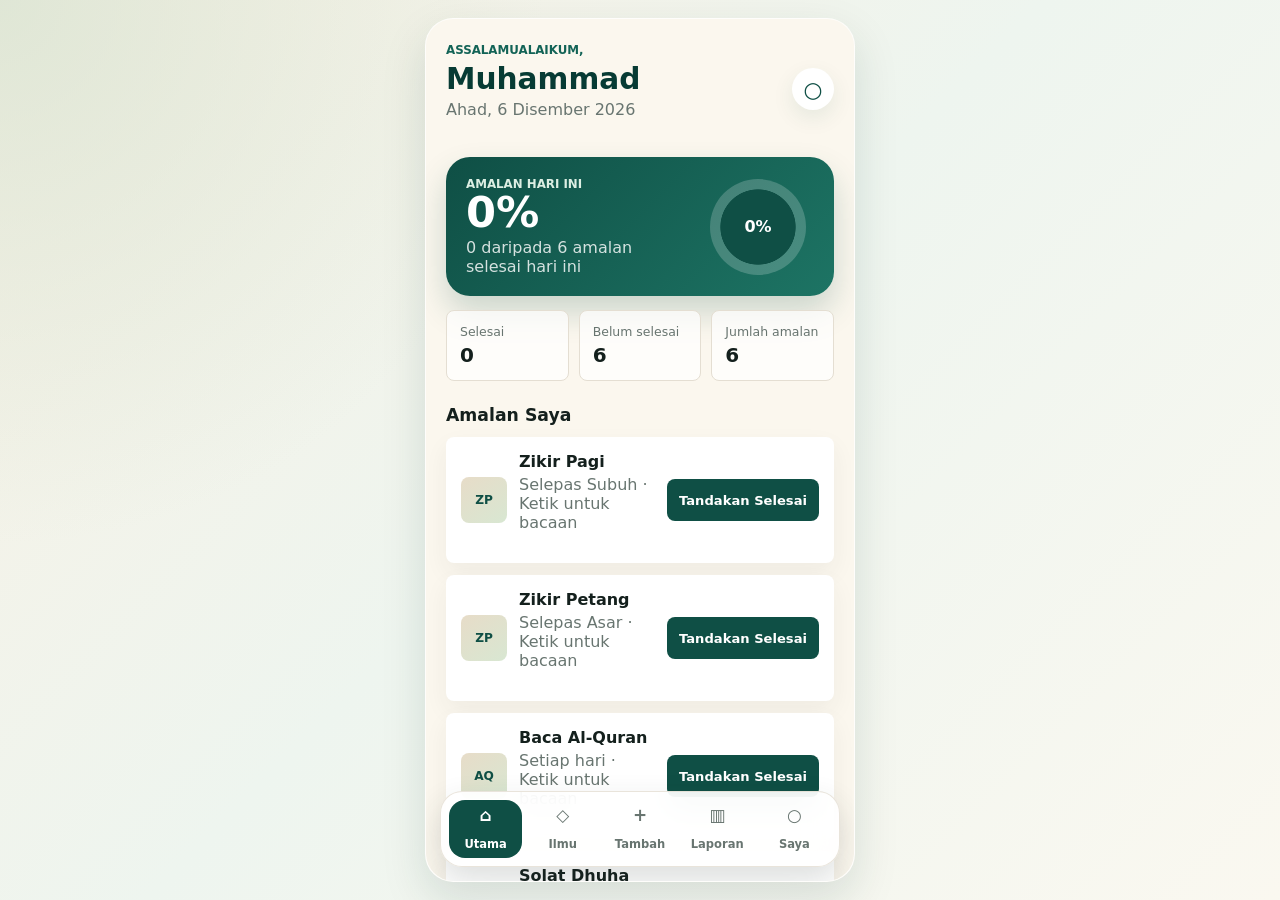
==== index.html @ bf1bd0c9 "Update index.html" ====
<!doctype html>
<html lang="ms">
  <head>
    <meta charset="UTF-8" />
    <meta name="viewport" content="width=device-width, initial-scale=1.0" />
    <meta name="theme-color" content="#0f4f45" />
    <title>Aplikasi Pusat Kajian</title>
    <style>
:root {
  color-scheme: light;
  --teal-950: #073b34;
  --teal-800: #0f4f45;
  --teal-700: #126356;
  --green-600: #6f8f63;
  --sage-200: #d7e3d1;
  --cream-100: #fbf7ee;
  --warm-100: #f3eadb;
  --white: #ffffff;
  --ink: #14201d;
  --muted: #687570;
  --line: #e4ded2;
  --shadow: 0 18px 45px rgba(12, 57, 50, 0.13);
  --radius: 8px;
  font-family:
    Inter, ui-sans-serif, system-ui, -apple-system, BlinkMacSystemFont, "Segoe UI", sans-serif;
}

* {
  box-sizing: border-box;
}

body {
  margin: 0;
  min-height: 100vh;
  background:
    radial-gradient(circle at top left, rgba(215, 227, 209, 0.75), transparent 34rem),
    linear-gradient(135deg, #f8f1e4 0%, #eef5ef 48%, #faf8f0 100%);
  color: var(--ink);
}

button {
  border: 0;
  font: inherit;
  color: inherit;
  cursor: pointer;
}

button:disabled {
  cursor: default;
}

.shell {
  min-height: 100vh;
  display: grid;
  place-items: center;
  padding: 18px;
}

.phone-frame {
  width: min(100%, 430px);
  min-height: min(880px, calc(100vh - 36px));
  max-height: calc(100vh - 36px);
  overflow: hidden;
  position: relative;
  background: var(--cream-100);
  border: 1px solid rgba(255, 255, 255, 0.75);
  border-radius: 28px;
  box-shadow: var(--shadow);
}

.screen {
  height: min(880px, calc(100vh - 36px));
  overflow-y: auto;
  padding: 24px 20px;
}

.screen.with-nav {
  padding-bottom: 104px;
}

.home-header,
.top-bar,
.back-bar,
.section-heading,
.profile-card,
.related-practice,
.manage-row,
.report-row,
.chart-row {
  display: flex;
  align-items: center;
}

.home-header {
  justify-content: space-between;
  gap: 16px;
  margin-bottom: 22px;
}

.eyebrow,
.section-kicker,
.category-label {
  margin: 0 0 6px;
  color: var(--teal-700);
  font-size: 0.74rem;
  font-weight: 800;
  letter-spacing: 0;
  text-transform: uppercase;
}

h1,
h2,
h3,
p {
  margin-top: 0;
}

h1 {
  margin-bottom: 4px;
  color: var(--teal-950);
  font-size: 1.85rem;
  line-height: 1.12;
}

h2 {
  margin-bottom: 0;
  font-size: 1.08rem;
}

h3 {
  margin-bottom: 4px;
  font-size: 1rem;
}

.muted,
.top-bar p,
.screen-copy,
.profile-card p,
.practice-row p,
.library-card p,
.article-preview small,
.article p,
.related-practice span {
  color: var(--muted);
}

.icon-button {
  width: 42px;
  height: 42px;
  flex: 0 0 auto;
  display: grid;
  place-items: center;
  border-radius: 999px;
  background: var(--white);
  color: var(--teal-800);
  box-shadow: 0 8px 22px rgba(15, 79, 69, 0.09);
  font-size: 1.35rem;
}

.progress-panel {
  display: grid;
  grid-template-columns: 1fr 104px;
  align-items: center;
  gap: 18px;
  padding: 20px;
  background: linear-gradient(135deg, var(--teal-800), #1d7464);
  color: var(--white);
  border-radius: 24px;
  box-shadow: 0 16px 32px rgba(15, 79, 69, 0.2);
}

.progress-panel p {
  margin-bottom: 0;
  color: rgba(255, 255, 255, 0.82);
}

.progress-panel strong {
  display: block;
  margin-bottom: 4px;
  font-size: 2.7rem;
  line-height: 1;
}

.progress-panel .section-kicker {
  color: #dceee3;
}

.progress-ring {
  width: 96px;
  aspect-ratio: 1;
  display: grid;
  place-items: center;
  border-radius: 50%;
  background:
    radial-gradient(circle, var(--teal-800) 0 55%, transparent 56%),
    conic-gradient(#e5d8ab calc(var(--value) * 1%), rgba(255, 255, 255, 0.2) 0);
}

.progress-ring span {
  font-weight: 800;
}

.count-grid {
  display: grid;
  grid-template-columns: repeat(3, 1fr);
  gap: 10px;
  margin: 14px 0 24px;
}

.count-grid div {
  padding: 13px;
  border: 1px solid var(--line);
  border-radius: var(--radius);
  background: rgba(255, 255, 255, 0.72);
}

.count-grid span {
  display: block;
  color: var(--muted);
  font-size: 0.78rem;
}

.count-grid strong {
  display: block;
  margin-top: 4px;
  font-size: 1.25rem;
}

.section-block {
  margin-top: 22px;
}

.section-heading {
  justify-content: space-between;
  margin-bottom: 12px;
}

.section-heading span {
  color: var(--muted);
  font-size: 0.85rem;
}

.practice-stack,
.card-list,
.article-list,
.settings-list,
.manage-list,
.report-list,
.chart-list {
  display: grid;
  gap: 12px;
}

.practice-row {
  display: grid;
  grid-template-columns: 46px 1fr auto;
  align-items: center;
  gap: 12px;
  padding: 14px;
  background: var(--white);
  border: 1px solid transparent;
  border-radius: var(--radius);
  box-shadow: 0 10px 24px rgba(44, 54, 49, 0.06);
  cursor: pointer;
}

.practice-row.is-complete {
  border-color: rgba(111, 143, 99, 0.36);
  background: #f7fbf5;
}

.practice-icon,
.visual-tile,
.knowledge-card span,
.avatar {
  display: grid;
  place-items: center;
  background: linear-gradient(145deg, #e7dcc8, #d8e7d2);
  color: var(--teal-800);
  font-weight: 900;
}

.practice-icon {
  width: 46px;
  height: 46px;
  border-radius: var(--radius);
  font-size: 0.76rem;
}

.practice-icon.large {
  width: 64px;
  height: 64px;
  font-size: 0.95rem;
}

.complete-button,
.primary-button,
.secondary-button,
.add-practice-button {
  min-height: 42px;
  border-radius: var(--radius);
  font-weight: 800;
}

.complete-button {
  padding: 0 12px;
  background: var(--teal-800);
  color: var(--white);
  font-size: 0.82rem;
  white-space: nowrap;
}

.complete-button.done,
.secondary-button.added {
  background: #eaf3e6;
  color: var(--green-600);
}

.add-practice-button {
  width: 100%;
  margin-top: 16px;
  display: flex;
  align-items: center;
  justify-content: center;
  gap: 9px;
  background: var(--ink);
  color: var(--white);
}

.add-practice-button span {
  font-size: 1.2rem;
  line-height: 1;
}

.top-bar {
  min-height: 92px;
  align-items: flex-end;
  margin-bottom: 18px;
}

.top-bar p {
  margin-bottom: 0;
}

.back-bar {
  gap: 12px;
  margin-bottom: 18px;
}

.back-bar h1 {
  margin: 0;
  font-size: 1.38rem;
}

.chip-row,
.tab-row {
  display: flex;
  gap: 8px;
  margin-bottom: 18px;
  overflow-x: auto;
  scrollbar-width: none;
}

.chip,
.tab {
  flex: 0 0 auto;
  min-height: 38px;
  padding: 0 14px;
  border: 1px solid var(--line);
  border-radius: 999px;
  background: rgba(255, 255, 255, 0.74);
  color: var(--muted);
  font-weight: 700;
}

.chip.active,
.tab.active {
  border-color: var(--teal-800);
  background: var(--teal-800);
  color: var(--white);
}

.library-card {
  display: grid;
  grid-template-columns: 88px 1fr;
  gap: 14px;
  padding: 12px;
  background: var(--white);
  border-radius: var(--radius);
  box-shadow: 0 12px 28px rgba(44, 54, 49, 0.06);
  cursor: pointer;
}

.visual-tile {
  min-height: 112px;
  border-radius: var(--radius);
  background:
    linear-gradient(145deg, rgba(15, 79, 69, 0.08), rgba(229, 216, 171, 0.5)),
    repeating-linear-gradient(45deg, rgba(15, 79, 69, 0.09) 0 1px, transparent 1px 9px);
}

.visual-tile span {
  width: 46px;
  height: 46px;
  display: grid;
  place-items: center;
  border-radius: 50%;
  background: rgba(255, 255, 255, 0.76);
}

.library-body {
  display: grid;
  gap: 12px;
}

.time-pill {
  display: inline-flex;
  margin-top: 8px;
  padding: 5px 9px;
  border-radius: 999px;
  background: var(--warm-100);
  color: var(--teal-800);
  font-size: 0.76rem;
  font-weight: 700;
}

.primary-button,
.secondary-button {
  width: 100%;
  padding: 0 14px;
  background: var(--teal-800);
  color: var(--white);
}

.primary-button.compact {
  width: fit-content;
}

.knowledge-grid {
  display: grid;
  grid-template-columns: repeat(2, minmax(0, 1fr));
  gap: 12px;
}

.knowledge-card {
  min-height: 158px;
  display: flex;
  flex-direction: column;
  align-items: flex-start;
  gap: 8px;
  padding: 15px;
  text-align: left;
  background: var(--white);
  border-radius: var(--radius);
  box-shadow: 0 10px 24px rgba(44, 54, 49, 0.06);
}

.knowledge-card span {
  width: 42px;
  height: 42px;
  border-radius: var(--radius);
  font-size: 0.78rem;
}

.knowledge-card small {
  color: var(--muted);
  line-height: 1.45;
}

.article-preview {
  display: grid;
  gap: 7px;
  padding: 16px;
  text-align: left;
  background: var(--white);
  border-radius: var(--radius);
  box-shadow: 0 10px 24px rgba(44, 54, 49, 0.06);
}

.article-preview span {
  color: var(--teal-700);
  font-size: 0.78rem;
  font-weight: 800;
}

.article {
  padding: 18px;
  background: var(--white);
  border-radius: var(--radius);
}

.article h1 {
  font-size: 1.8rem;
}

.article .lead {
  color: var(--teal-800);
  font-size: 1.02rem;
}

.article section {
  padding-top: 8px;
}

.article h2 {
  margin: 14px 0 6px;
  font-size: 1rem;
}

.article p {
  line-height: 1.68;
}

.related-practice {
  margin-top: 14px;
  padding: 16px;
  align-items: stretch;
  flex-direction: column;
  gap: 12px;
  background: #edf6ea;
  border: 1px solid rgba(111, 143, 99, 0.24);
  border-radius: var(--radius);
}

.practice-detail {
  display: grid;
  gap: 14px;
}

.guide-list {
  display: grid;
  gap: 14px;
}

.guide-step {
  display: grid;
  grid-template-columns: 34px 1fr;
  gap: 12px;
  padding: 16px;
  background: var(--white);
  border-radius: var(--radius);
  box-shadow: 0 12px 28px rgba(44, 54, 49, 0.06);
}

.step-number {
  width: 34px;
  height: 34px;
  display: grid;
  place-items: center;
  border-radius: 50%;
  background: var(--teal-800);
  color: var(--white);
  font-weight: 900;
}

.step-content h2 {
  margin-bottom: 8px;
  font-size: 1.02rem;
}

.step-instruction,
.meaning-text,
.step-evidence {
  color: var(--muted);
  line-height: 1.62;
}

.step-instruction {
  margin-bottom: 10px;
}

.meaning-text {
  margin: 12px 0 0;
}

.step-evidence {
  margin: 12px 0 0;
  padding-top: 10px;
  border-top: 1px solid var(--line);
  font-size: 0.92rem;
}

.practice-detail-header,
.recitation-card,
.meaning-card,
.evidence-card,
.note-card {
  padding: 18px;
  background: var(--white);
  border-radius: var(--radius);
  box-shadow: 0 12px 28px rgba(44, 54, 49, 0.06);
}

.practice-detail-header {
  display: grid;
  grid-template-columns: 64px 1fr;
  gap: 14px;
  align-items: start;
}

.practice-detail-header h1 {
  margin-bottom: 8px;
  font-size: 1.65rem;
}

.practice-detail-header p {
  margin-bottom: 8px;
  color: var(--muted);
}

.recitation-card {
  background: linear-gradient(145deg, #fffdf7, #eef7ec);
}

.arabic-text {
  margin: 14px 0 0;
  color: var(--teal-950);
  font-family: "Geeza Pro", "Noto Naskh Arabic", "Amiri", serif;
  font-size: 1.55rem;
  font-weight: 700;
  line-height: 2.1;
  text-align: right;
}

.meaning-card h2,
.evidence-card h2,
.note-card h2 {
  margin-bottom: 8px;
}

.meaning-card p,
.evidence-card p,
.note-card p {
  margin-bottom: 10px;
  color: var(--muted);
  line-height: 1.65;
}

.meaning-card p:last-child,
.evidence-card p:last-child,
.note-card p:last-child {
  margin-bottom: 0;
}

.note-card {
  background: #f8f1e4;
  border: 1px solid var(--line);
  box-shadow: none;
}

.detail-actions {
  padding: 4px 0 18px;
}

.report-panel {
  padding: 20px;
  margin-bottom: 14px;
  background: var(--white);
  border-radius: var(--radius);
  box-shadow: 0 12px 28px rgba(44, 54, 49, 0.06);
}

.report-panel strong {
  display: block;
  margin-bottom: 3px;
  color: var(--teal-800);
  font-size: 2.45rem;
  line-height: 1;
}

.report-panel p:last-child {
  margin-bottom: 0;
  color: var(--muted);
}

.report-row {
  gap: 10px;
  padding: 13px 14px;
  background: var(--white);
  border-radius: var(--radius);
}

.status {
  width: 26px;
  height: 26px;
  display: grid;
  place-items: center;
  border-radius: 50%;
  background: var(--warm-100);
  color: var(--muted);
  font-weight: 800;
}

.status.done {
  background: #eaf3e6;
  color: var(--green-600);
}

.chart-row {
  grid-template-columns: 64px 1fr 42px;
  gap: 10px;
  padding: 12px;
  background: var(--white);
  border-radius: var(--radius);
}

.bar {
  height: 10px;
  overflow: hidden;
  border-radius: 999px;
  background: var(--warm-100);
}

.bar i {
  display: block;
  height: 100%;
  border-radius: inherit;
  background: var(--teal-700);
}

.calendar-grid {
  display: grid;
  grid-template-columns: repeat(7, 1fr);
  gap: 7px;
  padding: 12px;
  background: var(--white);
  border-radius: var(--radius);
}

.calendar-day {
  min-height: 43px;
  display: grid;
  place-items: center;
  gap: 1px;
  border: 1px solid var(--line);
  border-radius: 6px;
  color: var(--muted);
  font-size: 0.74rem;
}

.calendar-day.consistent {
  border-color: rgba(111, 143, 99, 0.4);
  background: #edf6ea;
  color: var(--green-600);
}

.calendar-day.future {
  opacity: 0.35;
}

.profile-card {
  gap: 14px;
  padding: 18px;
  background: var(--white);
  border-radius: var(--radius);
  box-shadow: 0 12px 28px rgba(44, 54, 49, 0.06);
}

.avatar {
  width: 58px;
  height: 58px;
  border-radius: 50%;
  font-size: 1.4rem;
}

.profile-card h2,
.profile-card p {
  margin-bottom: 3px;
}

.manage-row {
  justify-content: space-between;
  gap: 12px;
  padding: 13px 14px;
  background: var(--white);
  border-radius: var(--radius);
}

.manage-row button,
.settings-list button {
  min-height: 38px;
  padding: 0 12px;
  border-radius: var(--radius);
  background: var(--warm-100);
  color: var(--teal-800);
  font-weight: 800;
}

.settings-list {
  margin-top: 16px;
}

.settings-list button {
  width: 100%;
  text-align: left;
  background: var(--white);
}

.empty-state {
  padding: 20px;
  text-align: center;
  background: var(--white);
  border-radius: var(--radius);
}

.bottom-nav {
  position: absolute;
  right: 14px;
  bottom: 14px;
  left: 14px;
  display: grid;
  grid-template-columns: repeat(5, 1fr);
  gap: 4px;
  padding: 8px;
  border: 1px solid rgba(228, 222, 210, 0.8);
  border-radius: 22px;
  background: rgba(255, 255, 255, 0.88);
  backdrop-filter: blur(16px);
  box-shadow: 0 14px 32px rgba(44, 54, 49, 0.16);
}

.bottom-nav button {
  min-width: 0;
  min-height: 58px;
  display: grid;
  place-items: center;
  gap: 2px;
  border-radius: 16px;
  background: transparent;
  color: var(--muted);
  font-size: 0.72rem;
  font-weight: 800;
}

.bottom-nav span {
  font-size: 1.06rem;
  line-height: 1;
}

.bottom-nav button.active {
  background: var(--teal-800);
  color: var(--white);
}

@media (max-width: 460px) {
  .shell {
    padding: 0;
  }

  .phone-frame {
    width: 100%;
    min-height: 100vh;
    max-height: 100vh;
    border: 0;
    border-radius: 0;
  }

  .screen {
    height: 100vh;
  }
}

@media (max-width: 365px) {
  .practice-row {
    grid-template-columns: 42px 1fr;
  }

  .complete-button {
    grid-column: 2;
    width: fit-content;
  }

  .library-card {
    grid-template-columns: 1fr;
  }

  .visual-tile {
    min-height: 86px;
  }
}

    </style>
  </head>
  <body>
    <div id="app"></div>
    <script>
const user = {
  id: "user_demo_001",
  name: "Muhammad",
  email: "muhammad@example.com",
  createdAt: "2026-09-27T00:00:00.000Z"
};

const practiceCategories = [
  { id: "zikir", name: "Zikir", icon: "Z", sortOrder: 1 },
  { id: "quran", name: "Al-Quran", icon: "Q", sortOrder: 2 },
  { id: "solat", name: "Solat", icon: "S", sortOrder: 3 },
  { id: "doa", name: "Doa", icon: "D", sortOrder: 4 },
  { id: "sedekah", name: "Sedekah", icon: "$", sortOrder: 5 },
  { id: "puasa", name: "Puasa", icon: "P", sortOrder: 6 },
  { id: "ibadah", name: "Ibadah lain", icon: "I", sortOrder: 7 }
];

const practices = [
  {
    id: "zikir-pagi",
    title: "Zikir Pagi",
    slug: "zikir-pagi",
    description: "Zikir dan doa pembuka hari untuk menguatkan hati.",
    categoryId: "zikir",
    icon: "ZP",
    recommendedTime: "Selepas Subuh",
    practiceGuide: {
      arabicTitle: "Bacaan zikir pagi",
      steps: [
        {
          title: "Ayat al-Kursi",
          instruction: "Bacaan: 1 kali pagi.",
          arabic: ["اللَّهُ لَا إِلَٰهَ إِلَّا هُوَ الْحَيُّ الْقَيُّومُ ۚ لَا تَأْخُذُهُ سِنَةٌ وَلَا نَوْمٌ ۚ لَهُ مَا فِي السَّمَاوَاتِ وَمَا فِي الْأَرْضِ ۗ مَنْ ذَا الَّذِي يَشْفَعُ عِنْدَهُ إِلَّا بِإِذْنِهِ ۚ يَعْلَمُ مَا بَيْنَ أَيْدِيهِمْ وَمَا خَلْفَهُمْ ۖ وَلَا يُحِيطُونَ بِشَيْءٍ مِنْ عِلْمِهِ إِلَّا بِمَا شَاءَ ۚ وَسِعَ كُرْسِيُّهُ السَّمَاوَاتِ وَالْأَرْضَ ۖ وَلَا يَئُودُهُ حِفْظُهُمَا ۚ وَهُوَ الْعَلِيُّ الْعَظِيمُ"],
          meaning: ["Allah, tiada Tuhan yang layak disembah melainkan Dia. Dialah Yang Maha Hidup, yang sentiasa mengurus seluruh makhluk-Nya. Dia tidak pernah mengantuk dan tidak pernah tidur. Milik-Nya segala yang ada di langit dan di bumi. Kursi-Nya meliputi langit dan bumi, dan Dia Maha Tinggi lagi Maha Agung."]
        },
        {
          title: "Surah al-Ikhlas",
          instruction: "Bacaan: 3 kali pagi.",
          arabic: ["قُلْ هُوَ اللَّهُ أَحَدٌ ۝ اللَّهُ الصَّمَدُ ۝ لَمْ يَلِدْ وَلَمْ يُولَدْ ۝ وَلَمْ يَكُنْ لَهُ كُفُوًا أَحَدٌ ۝"],
          meaning: ["Katakanlah: Dialah Allah Yang Maha Esa. Allah tempat seluruh makhluk bergantung dan berhajat kepada-Nya. Dia tidak beranak dan tidak diperanakkan. Tidak ada sesuatu pun yang setara dengan-Nya."]
        },
        {
          title: "Surah al-Falaq",
          instruction: "Bacaan: 3 kali pagi.",
          arabic: ["قُلْ أَعُوذُ بِرَبِّ الْفَلَقِ ۝ مِنْ شَرِّ مَا خَلَقَ ۝ وَمِنْ شَرِّ غَاسِقٍ إِذَا وَقَبَ ۝ وَمِنْ شَرِّ النَّفَّاثَاتِ فِي الْعُقَدِ ۝ وَمِنْ شَرِّ حَاسِدٍ إِذَا حَسَدَ ۝"],
          meaning: ["Katakanlah: Aku berlindung kepada Tuhan yang menguasai waktu Subuh, daripada kejahatan makhluk yang Dia ciptakan, daripada kejahatan malam apabila gelapnya datang, daripada kejahatan tukang sihir, dan daripada kejahatan orang yang dengki apabila dia dengki."]
        },
        {
          title: "Surah an-Nas",
          instruction: "Bacaan: 3 kali pagi.",
          arabic: ["قُلْ أَعُوذُ بِرَبِّ النَّاسِ ۝ مَلِكِ النَّاسِ ۝ إِلَٰهِ النَّاسِ ۝ مِنْ شَرِّ الْوَسْوَاسِ الْخَنَّاسِ ۝ الَّذِي يُوَسْوِسُ فِي صُدُورِ النَّاسِ ۝ مِنَ الْجِنَّةِ وَالنَّاسِ ۝"],
          meaning: ["Katakanlah: Aku berlindung kepada Tuhan manusia, Raja manusia, Tuhan yang disembah oleh manusia, daripada kejahatan pembisik yang datang menggoda lalu bersembunyi, sama ada daripada kalangan jin mahupun manusia."]
        },
        {
          title: "Sayyidul Istighfar",
          instruction: "Bacaan: 1 kali pagi.",
          arabic: ["اللَّهُمَّ أَنْتَ رَبِّي لَا إِلَٰهَ إِلَّا أَنْتَ، خَلَقْتَنِي وَأَنَا عَبْدُكَ، وَأَنَا عَلَى عَهْدِكَ وَوَعْدِكَ مَا اسْتَطَعْتُ، أَعُوذُ بِكَ مِنْ شَرِّ مَا صَنَعْتُ، أَبُوءُ لَكَ بِنِعْمَتِكَ عَلَيَّ، وَأَبُوءُ بِذَنْبِي، فَاغْفِرْ لِي، فَإِنَّهُ لَا يَغْفِرُ الذُّنُوبَ إِلَّا أَنْتَ"],
          meaning: ["Ya Allah, Engkaulah Tuhanku. Tiada Tuhan yang layak disembah melainkan Engkau. Engkau menciptakan aku dan aku hamba-Mu. Aku berlindung kepada-Mu daripada kejahatan perbuatanku, mengakui nikmat-Mu dan dosaku. Ampunilah aku, kerana tiada yang mengampunkan dosa melainkan Engkau."]
        },
        {
          title: "Reda Allah sebagai Tuhan",
          instruction: "Bacaan: 3 kali pagi.",
          arabic: ["رَضِيتُ بِاللَّهِ رَبًّا، وَبِالْإِسْلَامِ دِينًا، وَبِمُحَمَّدٍ ﷺ نَبِيًّا"],
          meaning: ["Aku reda Allah sebagai Tuhanku, Islam sebagai agamaku, dan Muhammad SAW sebagai Nabiku."]
        },
        {
          title: "Doa memohon kesihatan dan perlindungan",
          instruction: "Bacaan: 3 kali pagi.",
          arabic: ["اللَّهُمَّ عَافِنِي فِي بَدَنِي، اللَّهُمَّ عَافِنِي فِي سَمْعِي، اللَّهُمَّ عَافِنِي فِي بَصَرِي، لَا إِلَٰهَ إِلَّا أَنْتَ. اللَّهُمَّ إِنِّي أَعُوذُ بِكَ مِنَ الْكُفْرِ وَالْفَقْرِ، وَأَعُوذُ بِكَ مِنْ عَذَابِ الْقَبْرِ، لَا إِلَٰهَ إِلَّا أَنْتَ"],
          meaning: ["Ya Allah, peliharalah tubuhku, pendengaranku dan penglihatanku dengan keselamatan. Aku berlindung kepada-Mu daripada kekufuran, kefakiran dan azab kubur. Tiada Tuhan yang layak disembah melainkan Engkau."]
        },
        {
          title: "Doa memohon afiyah",
          instruction: "Bacaan: 1 kali pagi.",
          arabic: ["اللَّهُمَّ إِنِّي أَسْأَلُكَ الْعَفْوَ وَالْعَافِيَةَ فِي الدُّنْيَا وَالْآخِرَةِ، اللَّهُمَّ إِنِّي أَسْأَلُكَ الْعَفْوَ وَالْعَافِيَةَ فِي دِينِي وَدُنْيَايَ وَأَهْلِي وَمَالِي، اللَّهُمَّ اسْتُرْ عَوْرَاتِي وَآمِنْ رَوْعَاتِي، اللَّهُمَّ احْفَظْنِي مِنْ بَيْنِ يَدَيَّ وَمِنْ خَلْفِي وَعَنْ يَمِينِي وَعَنْ شِمَالِي وَمِنْ فَوْقِي، وَأَعُوذُ بِعَظَمَتِكَ أَنْ أُغْتَالَ مِنْ تَحْتِي"],
          meaning: ["Ya Allah, aku memohon keampunan, perlindungan dan kesejahteraan di dunia dan akhirat, pada agamaku, duniaku, keluargaku dan hartaku. Tutuplah keaibanku, tenangkan ketakutanku dan peliharalah aku dari semua arah."]
        },
        {
          title: "Perlindungan daripada diri, syaitan dan syirik",
          instruction: "Bacaan: 1 kali pagi.",
          arabic: ["اللَّهُمَّ عَالِمَ الْغَيْبِ وَالشَّهَادَةِ، فَاطِرَ السَّمَاوَاتِ وَالْأَرْضِ، رَبَّ كُلِّ شَيْءٍ وَمَلِيكَهُ، أَشْهَدُ أَنْ لَا إِلَٰهَ إِلَّا أَنْتَ، أَعُوذُ بِكَ مِنْ شَرِّ نَفْسِي، وَمِنْ شَرِّ الشَّيْطَانِ وَشِرْكِهِ، وَأَنْ أَقْتَرِفَ عَلَى نَفْسِي سُوءًا أَوْ أَجُرَّهُ إِلَى مُسْلِمٍ"],
          meaning: ["Ya Allah, Tuhan yang mengetahui yang ghaib dan nyata, Pencipta langit dan bumi, Tuhan dan Pemilik segala sesuatu. Aku berlindung kepada-Mu daripada kejahatan diriku, syaitan dan perangkap syiriknya, serta daripada melakukan keburukan terhadap diriku atau Muslim lain."]
        },
        {
          title: "Bismillahilladhi la yadurru",
          instruction: "Bacaan: 3 kali pagi.",
          arabic: ["بِسْمِ اللَّهِ الَّذِي لَا يَضُرُّ مَعَ اسْمِهِ شَيْءٌ فِي الْأَرْضِ وَلَا فِي السَّمَاءِ، وَهُوَ السَّمِيعُ الْعَلِيمُ"],
          meaning: ["Dengan nama Allah, yang dengan nama-Nya tidak ada sesuatu pun di bumi dan di langit mampu memberi mudarat. Dialah Yang Maha Mendengar lagi Maha Mengetahui."]
        },
        {
          title: "Hasbiyallahu la ilaha illa huwa",
          instruction: "Bacaan: 7 kali pagi.",
          arabic: ["حَسْبِيَ اللَّهُ لَا إِلَٰهَ إِلَّا هُوَ، عَلَيْهِ تَوَكَّلْتُ، وَهُوَ رَبُّ الْعَرْشِ الْعَظِيمِ"],
          meaning: ["Cukuplah Allah bagiku. Tiada Tuhan yang layak disembah melainkan Dia. Kepada-Nya aku bertawakal, dan Dialah Tuhan yang memiliki Arasy yang agung."]
        },
        {
          title: "Kami memasuki pagi atas fitrah Islam",
          instruction: "Bacaan: 1 kali pagi.",
          arabic: ["أَصْبَحْنَا عَلَى فِطْرَةِ الْإِسْلَامِ، وَعَلَى كَلِمَةِ الْإِخْلَاصِ، وَعَلَى دِينِ نَبِيِّنَا مُحَمَّدٍ ﷺ، وَعَلَى مِلَّةِ أَبِينَا إِبْرَاهِيمَ، حَنِيفًا مُسْلِمًا، وَمَا كَانَ مِنَ الْمُشْرِكِينَ"],
          meaning: ["Kami memasuki waktu pagi di atas fitrah Islam, kalimah tauhid, agama Nabi Muhammad SAW, dan ajaran Nabi Ibrahim yang lurus dan berserah diri kepada Allah."]
        },
        {
          title: "Dengan-Mu kami memasuki pagi",
          instruction: "Bacaan: 1 kali pagi.",
          arabic: ["اللَّهُمَّ بِكَ أَصْبَحْنَا، وَبِكَ أَمْسَيْنَا، وَبِكَ نَحْيَا، وَبِكَ نَمُوتُ، وَإِلَيْكَ النُّشُورُ"],
          meaning: ["Ya Allah, dengan pertolongan-Mu kami memasuki pagi dan petang. Dengan izin-Mu kami hidup dan mati, dan kepada-Mu kami akan dibangkitkan."]
        },
        {
          title: "Kami memasuki pagi dan kerajaan milik Allah",
          instruction: "Bacaan: 1 kali pagi.",
          arabic: ["أَصْبَحْنَا وَأَصْبَحَ الْمُلْكُ لِلَّهِ، وَالْحَمْدُ لِلَّهِ، لَا إِلَٰهَ إِلَّا اللَّهُ وَحْدَهُ لَا شَرِيكَ لَهُ، لَهُ الْمُلْكُ وَلَهُ الْحَمْدُ وَهُوَ عَلَى كُلِّ شَيْءٍ قَدِيرٌ، رَبِّ أَسْأَلُكَ خَيْرَ مَا فِي هَذَا الْيَوْمِ وَخَيْرَ مَا بَعْدَهُ، وَأَعُوذُ بِكَ مِنْ شَرِّ مَا فِي هَذَا الْيَوْمِ وَشَرِّ مَا بَعْدَهُ، رَبِّ أَعُوذُ بِكَ مِنَ الْكَسَلِ وَسُوءِ الْكِبَرِ، رَبِّ أَعُوذُ بِكَ مِنْ عَذَابٍ فِي النَّارِ وَعَذَابٍ فِي الْقَبْرِ"],
          meaning: ["Kami memasuki pagi dan seluruh kerajaan milik Allah. Aku memohon kebaikan hari ini dan selepasnya, serta berlindung daripada kejahatannya, sifat malas, kelemahan usia tua, azab neraka dan azab kubur."]
        },
        {
          title: "Perlindungan daripada resah dan tekanan",
          instruction: "Bacaan: 1 kali pagi.",
          arabic: ["اللَّهُمَّ إِنِّي أَعُوذُ بِكَ مِنَ الْهَمِّ وَالْحَزَنِ، وَالْعَجْزِ وَالْكَسَلِ، وَالْبُخْلِ وَالْجُبْنِ، وَضَلَعِ الدَّيْنِ وَغَلَبَةِ الرِّجَالِ"],
          meaning: ["Ya Allah, aku berlindung kepada-Mu daripada keresahan, kesedihan, kelemahan, kemalasan, bakhil, pengecut, beban hutang dan tekanan manusia."]
        },
        {
          title: "Nikmat daripada Allah semata-mata",
          instruction: "Bacaan: 1 kali pagi.",
          arabic: ["اللَّهُمَّ مَا أَصْبَحَ بِي مِنْ نِعْمَةٍ، أَوْ بِأَحَدٍ مِنْ خَلْقِكَ، فَمِنْكَ وَحْدَكَ لَا شَرِيكَ لَكَ، فَلَكَ الْحَمْدُ وَلَكَ الشُّكْرُ"],
          meaning: ["Ya Allah, apa sahaja nikmat yang ada padaku pada pagi ini atau pada makhluk-Mu, semuanya datang daripada-Mu semata-mata. Bagi-Mu segala pujian dan kesyukuran."]
        },
        {
          title: "Tasbih dan tahmid",
          instruction: "Bacaan: 100 kali pagi.",
          arabic: ["سُبْحَانَ اللَّهِ وَبِحَمْدِهِ"],
          meaning: ["Maha Suci Allah daripada segala kekurangan, dan segala pujian hanya layak bagi-Nya."]
        },
        {
          title: "Tahlil 100 kali",
          instruction: "Bacaan: 100 kali sehari; boleh dibaca pada waktu pagi.",
          arabic: ["لَا إِلَٰهَ إِلَّا اللَّهُ وَحْدَهُ لَا شَرِيكَ لَهُ، لَهُ الْمُلْكُ وَلَهُ الْحَمْدُ، وَهُوَ عَلَى كُلِّ شَيْءٍ قَدِيرٌ"],
          meaning: ["Tiada Tuhan yang layak disembah melainkan Allah semata-mata. Tiada sekutu bagi-Nya. Milik-Nya seluruh kerajaan, bagi-Nya segala pujian, dan Dia Maha Berkuasa atas segala sesuatu."]
        },
        {
          title: "Tahlil 10 kali",
          instruction: "Bacaan: 10 kali pagi.",
          arabic: ["لَا إِلَٰهَ إِلَّا اللَّهُ وَحْدَهُ لَا شَرِيكَ لَهُ، لَهُ الْمُلْكُ وَلَهُ الْحَمْدُ، يُحْيِي وَيُمِيتُ، وَهُوَ عَلَى كُلِّ شَيْءٍ قَدِيرٌ"],
          meaning: ["Tiada Tuhan yang layak disembah melainkan Allah semata-mata. Milik-Nya kerajaan dan pujian. Dia menghidupkan dan mematikan, dan Dia Maha Berkuasa atas segala sesuatu."]
        },
        {
          title: "Perlindungan daripada syirik",
          instruction: "Bacaan: sekurang-kurangnya 1 kali pagi.",
          arabic: ["اللَّهُمَّ إِنِّي أَعُوذُ بِكَ أَنْ أُشْرِكَ بِكَ وَأَنَا أَعْلَمُ، وَأَسْتَغْفِرُكَ لِمَا لَا أَعْلَمُ"],
          meaning: ["Ya Allah, aku berlindung kepada-Mu daripada mensyirikkan-Mu dalam keadaan aku sedar, dan aku memohon keampunan-Mu daripada syirik yang tidak aku sedari."]
        },
        {
          title: "Selawat ke atas Nabi SAW",
          instruction: "Bacaan: 10 kali pagi.",
          arabic: ["اللَّهُمَّ صَلِّ وَسَلِّمْ عَلَى نَبِيِّنَا مُحَمَّدٍ"],
          meaning: ["Ya Allah, limpahkanlah selawat, rahmat dan salam ke atas Nabi kami Muhammad SAW."]
        },
        {
          title: "Doa memohon ilmu, rezeki dan amalan diterima",
          instruction: "Bacaan: 1 kali pagi.",
          arabic: ["اللَّهُمَّ إِنِّي أَسْأَلُكَ عِلْمًا نَافِعًا، وَرِزْقًا طَيِّبًا، وَعَمَلًا مُتَقَبَّلًا"],
          meaning: ["Ya Allah, aku memohon kepada-Mu ilmu yang bermanfaat, rezeki yang baik lagi halal, dan amalan yang diterima di sisi-Mu."]
        }
      ],
      evidence: "Disusun daripada kandungan Zikir Nabi SAW Pagi dan Petang 2 yang diberikan. Waktu zikir pagi: selepas masuk Subuh hingga sebelum tergelincir matahari; waktu utama selepas Subuh hingga terbit matahari.",
      note: "Kandungan tambahan/pelengkap yang tidak diklasifikasikan sebagai zikir pagi utama tidak dicampurkan di sini."
    },
    knowledgeArticleId: "kepentingan-zikir-pagi",
    isActive: true,
    sortOrder: 1,
    createdAt: "2026-09-27T00:00:00.000Z",
    updatedAt: "2026-09-27T00:00:00.000Z"
  },
  {
    id: "zikir-petang",
    title: "Zikir Petang",
    slug: "zikir-petang",
    description: "Amalan zikir penutup hari sebelum malam tiba.",
    categoryId: "zikir",
    icon: "ZP",
    recommendedTime: "Selepas Asar",
    practiceGuide: {
      arabicTitle: "Bacaan zikir petang",
      steps: [
        {
          title: "Ayat al-Kursi",
          instruction: "Bacaan: 1 kali petang.",
          arabic: ["اللَّهُ لَا إِلَٰهَ إِلَّا هُوَ الْحَيُّ الْقَيُّومُ ۚ لَا تَأْخُذُهُ سِنَةٌ وَلَا نَوْمٌ ۚ لَهُ مَا فِي السَّمَاوَاتِ وَمَا فِي الْأَرْضِ ۗ مَنْ ذَا الَّذِي يَشْفَعُ عِنْدَهُ إِلَّا بِإِذْنِهِ ۚ يَعْلَمُ مَا بَيْنَ أَيْدِيهِمْ وَمَا خَلْفَهُمْ ۖ وَلَا يُحِيطُونَ بِشَيْءٍ مِنْ عِلْمِهِ إِلَّا بِمَا شَاءَ ۚ وَسِعَ كُرْسِيُّهُ السَّمَاوَاتِ وَالْأَرْضَ ۖ وَلَا يَئُودُهُ حِفْظُهُمَا ۚ وَهُوَ الْعَلِيُّ الْعَظِيمُ"],
          meaning: ["Allah, tiada Tuhan yang layak disembah melainkan Dia. Dialah Yang Maha Hidup dan sentiasa mengurus makhluk-Nya. Milik-Nya segala yang ada di langit dan bumi. Kursi-Nya meliputi langit dan bumi, dan Dia Maha Tinggi lagi Maha Agung."]
        },
        {
          title: "Surah al-Ikhlas",
          instruction: "Bacaan: 3 kali petang.",
          arabic: ["قُلْ هُوَ اللَّهُ أَحَدٌ ۝ اللَّهُ الصَّمَدُ ۝ لَمْ يَلِدْ وَلَمْ يُولَدْ ۝ وَلَمْ يَكُنْ لَهُ كُفُوًا أَحَدٌ ۝"],
          meaning: ["Katakanlah: Dialah Allah Yang Maha Esa. Allah tempat seluruh makhluk bergantung. Dia tidak beranak dan tidak diperanakkan. Tidak ada sesuatu pun yang setara dengan-Nya."]
        },
        {
          title: "Surah al-Falaq",
          instruction: "Bacaan: 3 kali petang.",
          arabic: ["قُلْ أَعُوذُ بِرَبِّ الْفَلَقِ ۝ مِنْ شَرِّ مَا خَلَقَ ۝ وَمِنْ شَرِّ غَاسِقٍ إِذَا وَقَبَ ۝ وَمِنْ شَرِّ النَّفَّاثَاتِ فِي الْعُقَدِ ۝ وَمِنْ شَرِّ حَاسِدٍ إِذَا حَسَدَ ۝"],
          meaning: ["Katakanlah: Aku berlindung kepada Tuhan yang menguasai waktu Subuh, daripada kejahatan makhluk, malam apabila gelap, tukang sihir, dan orang yang dengki apabila dia dengki."]
        },
        {
          title: "Surah an-Nas",
          instruction: "Bacaan: 3 kali petang.",
          arabic: ["قُلْ أَعُوذُ بِرَبِّ النَّاسِ ۝ مَلِكِ النَّاسِ ۝ إِلَٰهِ النَّاسِ ۝ مِنْ شَرِّ الْوَسْوَاسِ الْخَنَّاسِ ۝ الَّذِي يُوَسْوِسُ فِي صُدُورِ النَّاسِ ۝ مِنَ الْجِنَّةِ وَالنَّاسِ ۝"],
          meaning: ["Katakanlah: Aku berlindung kepada Tuhan manusia, Raja manusia dan Tuhan yang disembah oleh manusia, daripada kejahatan pembisik yang tersembunyi daripada kalangan jin dan manusia."]
        },
        {
          title: "Sayyidul Istighfar",
          instruction: "Bacaan: 1 kali petang.",
          arabic: ["اللَّهُمَّ أَنْتَ رَبِّي لَا إِلَٰهَ إِلَّا أَنْتَ، خَلَقْتَنِي وَأَنَا عَبْدُكَ، وَأَنَا عَلَى عَهْدِكَ وَوَعْدِكَ مَا اسْتَطَعْتُ، أَعُوذُ بِكَ مِنْ شَرِّ مَا صَنَعْتُ، أَبُوءُ لَكَ بِنِعْمَتِكَ عَلَيَّ، وَأَبُوءُ بِذَنْبِي، فَاغْفِرْ لِي، فَإِنَّهُ لَا يَغْفِرُ الذُّنُوبَ إِلَّا أَنْتَ"],
          meaning: ["Ya Allah, Engkaulah Tuhanku. Tiada Tuhan yang layak disembah melainkan Engkau. Aku berlindung kepada-Mu daripada kejahatan perbuatanku, mengakui nikmat-Mu dan dosaku. Ampunilah aku."]
        },
        {
          title: "Reda Allah sebagai Tuhan",
          instruction: "Bacaan: 3 kali petang.",
          arabic: ["رَضِيتُ بِاللَّهِ رَبًّا، وَبِالْإِسْلَامِ دِينًا، وَبِمُحَمَّدٍ ﷺ نَبِيًّا"],
          meaning: ["Aku reda Allah sebagai Tuhanku, Islam sebagai agamaku, dan Muhammad SAW sebagai Nabiku."]
        },
        {
          title: "Doa memohon kesihatan dan perlindungan",
          instruction: "Bacaan: 3 kali petang.",
          arabic: ["اللَّهُمَّ عَافِنِي فِي بَدَنِي، اللَّهُمَّ عَافِنِي فِي سَمْعِي، اللَّهُمَّ عَافِنِي فِي بَصَرِي، لَا إِلَٰهَ إِلَّا أَنْتَ. اللَّهُمَّ إِنِّي أَعُوذُ بِكَ مِنَ الْكُفْرِ وَالْفَقْرِ، وَأَعُوذُ بِكَ مِنْ عَذَابِ الْقَبْرِ، لَا إِلَٰهَ إِلَّا أَنْتَ"],
          meaning: ["Ya Allah, peliharalah tubuhku, pendengaranku dan penglihatanku. Aku berlindung kepada-Mu daripada kekufuran, kefakiran dan azab kubur."]
        },
        {
          title: "Doa memohon afiyah",
          instruction: "Bacaan: 1 kali petang.",
          arabic: ["اللَّهُمَّ إِنِّي أَسْأَلُكَ الْعَفْوَ وَالْعَافِيَةَ فِي الدُّنْيَا وَالْآخِرَةِ، اللَّهُمَّ إِنِّي أَسْأَلُكَ الْعَفْوَ وَالْعَافِيَةَ فِي دِينِي وَدُنْيَايَ وَأَهْلِي وَمَالِي، اللَّهُمَّ اسْتُرْ عَوْرَاتِي وَآمِنْ رَوْعَاتِي، اللَّهُمَّ احْفَظْنِي مِنْ بَيْنِ يَدَيَّ وَمِنْ خَلْفِي وَعَنْ يَمِينِي وَعَنْ شِمَالِي وَمِنْ فَوْقِي، وَأَعُوذُ بِعَظَمَتِكَ أَنْ أُغْتَالَ مِنْ تَحْتِي"],
          meaning: ["Ya Allah, aku memohon keampunan, perlindungan dan kesejahteraan di dunia dan akhirat, pada agamaku, duniaku, keluargaku dan hartaku. Peliharalah aku dari semua arah."]
        },
        {
          title: "Perlindungan daripada diri, syaitan dan syirik",
          instruction: "Bacaan: 1 kali petang.",
          arabic: ["اللَّهُمَّ عَالِمَ الْغَيْبِ وَالشَّهَادَةِ، فَاطِرَ السَّمَاوَاتِ وَالْأَرْضِ، رَبَّ كُلِّ شَيْءٍ وَمَلِيكَهُ، أَشْهَدُ أَنْ لَا إِلَٰهَ إِلَّا أَنْتَ، أَعُوذُ بِكَ مِنْ شَرِّ نَفْسِي، وَمِنْ شَرِّ الشَّيْطَانِ وَشِرْكِهِ، وَأَنْ أَقْتَرِفَ عَلَى نَفْسِي سُوءًا أَوْ أَجُرَّهُ إِلَى مُسْلِمٍ"],
          meaning: ["Ya Allah, aku berlindung kepada-Mu daripada kejahatan diriku, daripada kejahatan syaitan dan perangkap syiriknya, serta daripada melakukan keburukan terhadap diriku atau Muslim lain."]
        },
        {
          title: "Bismillahilladhi la yadurru",
          instruction: "Bacaan: 3 kali petang.",
          arabic: ["بِسْمِ اللَّهِ الَّذِي لَا يَضُرُّ مَعَ اسْمِهِ شَيْءٌ فِي الْأَرْضِ وَلَا فِي السَّمَاءِ، وَهُوَ السَّمِيعُ الْعَلِيمُ"],
          meaning: ["Dengan nama Allah, yang dengan nama-Nya tidak ada sesuatu pun di bumi dan di langit mampu memberi mudarat. Dialah Yang Maha Mendengar lagi Maha Mengetahui."]
        },
        {
          title: "Berlindung dengan kalimah Allah yang sempurna",
          instruction: "Bacaan: 3 kali petang.",
          arabic: ["أَعُوذُ بِكَلِمَاتِ اللَّهِ التَّامَّاتِ مِنْ شَرِّ مَا خَلَقَ"],
          meaning: ["Aku berlindung dengan kalimah-kalimah Allah yang sempurna daripada kejahatan segala sesuatu yang Dia ciptakan."]
        },
        {
          title: "Hasbiyallahu la ilaha illa huwa",
          instruction: "Bacaan: 7 kali petang.",
          arabic: ["حَسْبِيَ اللَّهُ لَا إِلَٰهَ إِلَّا هُوَ، عَلَيْهِ تَوَكَّلْتُ، وَهُوَ رَبُّ الْعَرْشِ الْعَظِيمِ"],
          meaning: ["Cukuplah Allah bagiku. Tiada Tuhan yang layak disembah melainkan Dia. Kepada-Nya aku bertawakal, dan Dialah Tuhan yang memiliki Arasy yang agung."]
        },
        {
          title: "Kami memasuki petang atas fitrah Islam",
          instruction: "Bacaan: 1 kali petang.",
          arabic: ["أَمْسَيْنَا عَلَى فِطْرَةِ الْإِسْلَامِ، وَعَلَى كَلِمَةِ الْإِخْلَاصِ، وَعَلَى دِينِ نَبِيِّنَا مُحَمَّدٍ ﷺ، وَعَلَى مِلَّةِ أَبِينَا إِبْرَاهِيمَ، حَنِيفًا مُسْلِمًا، وَمَا كَانَ مِنَ الْمُشْرِكِينَ"],
          meaning: ["Kami memasuki waktu petang di atas fitrah Islam, kalimah tauhid, agama Nabi Muhammad SAW, dan ajaran Nabi Ibrahim yang lurus dan berserah diri kepada Allah."]
        },
        {
          title: "Dengan-Mu kami memasuki petang",
          instruction: "Bacaan: 1 kali petang.",
          arabic: ["اللَّهُمَّ بِكَ أَمْسَيْنَا، وَبِكَ أَصْبَحْنَا، وَبِكَ نَحْيَا، وَبِكَ نَمُوتُ، وَإِلَيْكَ الْمَصِيرُ"],
          meaning: ["Ya Allah, dengan pertolongan-Mu kami memasuki petang dan pagi. Dengan izin-Mu kami hidup dan mati, dan kepada-Mu akhirnya kami kembali."]
        },
        {
          title: "Kami memasuki petang dan kerajaan milik Allah",
          instruction: "Bacaan: 1 kali petang.",
          arabic: ["أَمْسَيْنَا وَأَمْسَى الْمُلْكُ لِلَّهِ، وَالْحَمْدُ لِلَّهِ، لَا إِلَٰهَ إِلَّا اللَّهُ وَحْدَهُ لَا شَرِيكَ لَهُ، لَهُ الْمُلْكُ وَلَهُ الْحَمْدُ وَهُوَ عَلَى كُلِّ شَيْءٍ قَدِيرٌ، رَبِّ أَسْأَلُكَ خَيْرَ مَا فِي هَذِهِ اللَّيْلَةِ وَخَيْرَ مَا بَعْدَهَا، وَأَعُوذُ بِكَ مِنْ شَرِّ مَا فِي هَذِهِ اللَّيْلَةِ وَشَرِّ مَا بَعْدَهَا، رَبِّ أَعُوذُ بِكَ مِنَ الْكَسَلِ وَسُوءِ الْكِبَرِ، رَبِّ أَعُوذُ بِكَ مِنْ عَذَابٍ فِي النَّارِ وَعَذَابٍ فِي الْقَبْرِ"],
          meaning: ["Kami memasuki petang dan seluruh kerajaan milik Allah. Aku memohon kebaikan malam ini dan selepasnya, serta berlindung daripada kejahatannya, sifat malas, kelemahan usia tua, azab neraka dan azab kubur."]
        },
        {
          title: "Perlindungan daripada resah dan tekanan",
          instruction: "Bacaan: 1 kali petang.",
          arabic: ["اللَّهُمَّ إِنِّي أَعُوذُ بِكَ مِنَ الْهَمِّ وَالْحَزَنِ، وَالْعَجْزِ وَالْكَسَلِ، وَالْبُخْلِ وَالْجُبْنِ، وَضَلَعِ الدَّيْنِ وَغَلَبَةِ الرِّجَالِ"],
          meaning: ["Ya Allah, aku berlindung kepada-Mu daripada keresahan, kesedihan, kelemahan, kemalasan, bakhil, pengecut, beban hutang dan tekanan manusia."]
        },
        {
          title: "Nikmat daripada Allah semata-mata",
          instruction: "Bacaan: 1 kali petang.",
          arabic: ["اللَّهُمَّ مَا أَمْسَى بِي مِنْ نِعْمَةٍ، أَوْ بِأَحَدٍ مِنْ خَلْقِكَ، فَمِنْكَ وَحْدَكَ لَا شَرِيكَ لَكَ، فَلَكَ الْحَمْدُ وَلَكَ الشُّكْرُ"],
          meaning: ["Ya Allah, apa sahaja nikmat yang ada padaku pada petang ini atau pada makhluk-Mu, semuanya datang daripada-Mu semata-mata. Bagi-Mu segala pujian dan kesyukuran."]
        },
        {
          title: "Tasbih dan tahmid",
          instruction: "Bacaan: 100 kali petang.",
          arabic: ["سُبْحَانَ اللَّهِ وَبِحَمْدِهِ"],
          meaning: ["Maha Suci Allah dan segala puji bagi-Nya."]
        },
        {
          title: "Tahlil 10 kali",
          instruction: "Bacaan: 10 kali petang.",
          arabic: ["لَا إِلَٰهَ إِلَّا اللَّهُ وَحْدَهُ لَا شَرِيكَ لَهُ، لَهُ الْمُلْكُ وَلَهُ الْحَمْدُ، يُحْيِي وَيُمِيتُ، وَهُوَ عَلَى كُلِّ شَيْءٍ قَدِيرٌ"],
          meaning: ["Tiada Tuhan yang layak disembah melainkan Allah semata-mata. Milik-Nya kerajaan dan pujian. Dia menghidupkan dan mematikan, dan Dia Maha Berkuasa atas segala sesuatu."]
        },
        {
          title: "Perlindungan daripada syirik",
          instruction: "Bacaan: sekurang-kurangnya 1 kali petang.",
          arabic: ["اللَّهُمَّ إِنِّي أَعُوذُ بِكَ أَنْ أُشْرِكَ بِكَ وَأَنَا أَعْلَمُ، وَأَسْتَغْفِرُكَ لِمَا لَا أَعْلَمُ"],
          meaning: ["Ya Allah, aku berlindung kepada-Mu daripada mensyirikkan-Mu dalam keadaan aku sedar, dan aku memohon keampunan-Mu daripada syirik yang tidak aku sedari."]
        },
        {
          title: "Selawat ke atas Nabi SAW",
          instruction: "Bacaan: 10 kali petang.",
          arabic: ["اللَّهُمَّ صَلِّ وَسَلِّمْ عَلَى نَبِيِّنَا مُحَمَّدٍ"],
          meaning: ["Ya Allah, limpahkanlah selawat, rahmat dan salam ke atas Nabi kami Muhammad SAW."]
        }
      ],
      evidence: "Disusun daripada kandungan Zikir Nabi SAW Pagi dan Petang 2 yang diberikan. Waktu zikir petang: selepas Asar hingga malam; waktu utama selepas Asar hingga sebelum Maghrib.",
      note: "Zikir 1-10 ialah bacaan pagi dan petang. Item khusus petang dimasukkan bermula dengan perlindungan menggunakan kalimah Allah yang sempurna."
    },
    knowledgeArticleId: "kepentingan-zikir-pagi",
    isActive: true,
    sortOrder: 2,
    createdAt: "2026-09-27T00:00:00.000Z",
    updatedAt: "2026-09-27T00:00:00.000Z"
  },
  {
    id: "baca-quran",
    title: "Baca Al-Quran",
    slug: "baca-al-quran",
    description: "Membaca Al-Quran walaupun sedikit secara konsisten.",
    categoryId: "quran",
    icon: "AQ",
    recommendedTime: "Setiap hari",
    practiceGuide: {
      arabicTitle: "Contoh bacaan Al-Quran",
      arabicText: [
        "بِسْمِ اللّٰهِ الرَّحْمٰنِ الرَّحِيمِ",
        "الْحَمْدُ لِلّٰهِ رَبِّ الْعَالَمِينَ",
        "الرَّحْمٰنِ الرَّحِيمِ",
        "مَالِكِ يَوْمِ الدِّينِ",
        "إِيَّاكَ نَعْبُدُ وَإِيَّاكَ نَسْتَعِينُ",
        "اهْدِنَا الصِّرَاطَ الْمُسْتَقِيمَ",
        "صِرَاطَ الَّذِينَ أَنْعَمْتَ عَلَيْهِمْ غَيْرِ الْمَغْضُوبِ عَلَيْهِمْ وَلَا الضَّالِّينَ"
      ],
      meaning: [
        "Dengan nama Allah Yang Maha Pemurah lagi Maha Mengasihani.",
        "Segala puji bagi Allah, Tuhan sekalian alam.",
        "Yang Maha Pemurah lagi Maha Mengasihani.",
        "Yang Menguasai hari pembalasan.",
        "Hanya kepada-Mu kami menyembah dan hanya kepada-Mu kami memohon pertolongan.",
        "Tunjukkanlah kami jalan yang lurus.",
        "Iaitu jalan orang yang Engkau kurniakan nikmat kepada mereka, bukan jalan orang yang dimurkai dan bukan pula jalan orang yang sesat."
      ],
      evidence: "Allah memerintahkan supaya membaca apa yang mudah daripada Al-Quran. Rujukan: Surah al-Muzzammil 73:20.",
      note: "Contoh ini menggunakan Surah al-Fatihah. Pengguna boleh membaca mana-mana bahagian Al-Quran mengikut kemampuan."
    },
    knowledgeArticleId: "al-quran-sebagai-panduan",
    isActive: true,
    sortOrder: 3,
    createdAt: "2026-09-27T00:00:00.000Z",
    updatedAt: "2026-09-27T00:00:00.000Z"
  },
  {
    id: "solat-dhuha",
    title: "Solat Dhuha",
    slug: "solat-dhuha",
    description: "Solat sunat pagi sebagai tanda syukur dan pergantungan.",
    categoryId: "solat",
    icon: "SD",
    recommendedTime: "Waktu Dhuha",
    practiceGuide: {
      arabicTitle: "Niat dan bacaan ringkas Solat Dhuha",
      arabicText: [
        "أُصَلِّي سُنَّةَ الضُّحَى رَكْعَتَيْنِ لِلّٰهِ تَعَالَى",
        "اللَّهُمَّ إِنَّ الضُّحَاءَ ضُحَاؤُكَ، وَالْبَهَاءَ بَهَاؤُكَ، وَالْجَمَالَ جَمَالُكَ، وَالْقُوَّةَ قُوَّتُكَ، وَالْقُدْرَةَ قُدْرَتُكَ، وَالْعِصْمَةَ عِصْمَتُكَ"
      ],
      meaning: [
        "Sahaja aku solat sunat Dhuha dua rakaat kerana Allah Taala.",
        "Ya Allah, sesungguhnya waktu Dhuha itu waktu Dhuha-Mu, kemuliaan itu kemuliaan-Mu, keindahan itu keindahan-Mu, kekuatan itu kekuatan-Mu, kekuasaan itu kekuasaan-Mu dan perlindungan itu perlindungan-Mu."
      ],
      evidence: "Rasulullah SAW menyebut bahawa dua rakaat Dhuha mencukupi sebagai sedekah bagi anggota tubuh. Rujukan: Sahih Muslim, hadis berkenaan solat Dhuha.",
      note: "Lafaz niat membantu pengguna baharu, namun tempat niat ialah di dalam hati. Doa selepas Dhuha boleh disesuaikan mengikut panduan Pusat Kajian."
    },
    knowledgeArticleId: "kepentingan-solat-dhuha",
    isActive: true,
    sortOrder: 4,
    createdAt: "2026-09-27T00:00:00.000Z",
    updatedAt: "2026-09-27T00:00:00.000Z"
  },
  {
    id: "solat-tahajjud",
    title: "Solat Tahajjud",
    slug: "solat-tahajjud",
    description: "Bangun malam untuk mendekatkan diri kepada Allah.",
    categoryId: "solat",
    icon: "ST",
    recommendedTime: "Akhir malam",
    practiceGuide: {
      arabicTitle: "Niat dan doa ringkas Tahajjud",
      arabicText: [
        "أُصَلِّي سُنَّةَ التَّهَجُّدِ رَكْعَتَيْنِ لِلّٰهِ تَعَالَى",
        "رَبَّنَا آتِنَا فِي الدُّنْيَا حَسَنَةً وَفِي الْآخِرَةِ حَسَنَةً وَقِنَا عَذَابَ النَّارِ"
      ],
      meaning: [
        "Sahaja aku solat sunat Tahajjud dua rakaat kerana Allah Taala.",
        "Wahai Tuhan kami, berilah kami kebaikan di dunia dan kebaikan di akhirat, serta peliharalah kami daripada azab neraka."
      ],
      evidence: "Allah menyebut kelebihan bangun malam sebagai amalan tambahan yang membawa kepada kedudukan terpuji. Rujukan: Surah al-Isra' 17:79.",
      note: "Doa selepas Tahajjud boleh dibaca dengan doa yang difahami, termasuk doa dalam Bahasa Melayu."
    },
    knowledgeArticleId: "ibadah-dan-konsistensi",
    isActive: true,
    sortOrder: 5,
    createdAt: "2026-09-27T00:00:00.000Z",
    updatedAt: "2026-09-27T00:00:00.000Z"
  },
  {
    id: "sedekah",
    title: "Sedekah",
    slug: "sedekah",
    description: "Memberi dengan ikhlas mengikut kemampuan.",
    categoryId: "sedekah",
    icon: "SK",
    recommendedTime: "Pada bila-bila masa",
    practiceGuide: {
      arabicTitle: "Doa ketika bersedekah",
      arabicText: [
        "اللَّهُمَّ تَقَبَّلْ مِنِّي",
        "رَبَّنَا تَقَبَّلْ مِنَّا إِنَّكَ أَنْتَ السَّمِيعُ الْعَلِيمُ"
      ],
      meaning: [
        "Ya Allah, terimalah amalan ini daripadaku.",
        "Wahai Tuhan kami, terimalah daripada kami. Sesungguhnya Engkau Maha Mendengar lagi Maha Mengetahui."
      ],
      evidence: "Allah mengumpamakan orang yang membelanjakan harta pada jalan-Nya seperti sebutir benih yang menumbuhkan tujuh tangkai. Rujukan: Surah al-Baqarah 2:261.",
      note: "Sedekah tidak terikat dengan satu lafaz khusus. Yang utama ialah niat ikhlas dan manfaat kepada penerima."
    },
    knowledgeArticleId: "akhlak-memberi",
    isActive: true,
    sortOrder: 6,
    createdAt: "2026-09-27T00:00:00.000Z",
    updatedAt: "2026-09-27T00:00:00.000Z"
  },
  {
    id: "istighfar",
    title: "Istighfar",
    slug: "istighfar",
    description: "Memohon keampunan dan membersihkan hati.",
    categoryId: "zikir",
    icon: "IG",
    recommendedTime: "Setiap hari",
    practiceGuide: {
      arabicTitle: "Bacaan istighfar",
      arabicText: [
        "أَسْتَغْفِرُ اللهَ الْعَظِيمَ وَأَتُوبُ إِلَيْهِ",
        "رَبِّ اغْفِرْ لِي وَتُبْ عَلَيَّ إِنَّكَ أَنْتَ التَّوَّابُ الرَّحِيمُ"
      ],
      meaning: [
        "Aku memohon keampunan kepada Allah Yang Maha Agung dan aku bertaubat kepada-Nya.",
        "Wahai Tuhanku, ampunilah aku dan terimalah taubatku. Sesungguhnya Engkau Maha Penerima taubat lagi Maha Mengasihani."
      ],
      evidence: "Allah menyebut bahawa istighfar menjadi sebab turunnya rahmat dan keluasan rezeki. Rujukan: Surah Nuh 71:10-12.",
      note: "Istighfar boleh dibaca pada bila-bila masa, terutama selepas sedar melakukan kesilapan."
    },
    knowledgeArticleId: "hati-yang-kembali",
    isActive: true,
    sortOrder: 7,
    createdAt: "2026-09-27T00:00:00.000Z",
    updatedAt: "2026-09-27T00:00:00.000Z"
  },
  {
    id: "selawat",
    title: "Selawat",
    slug: "selawat",
    description: "Membasahkan lidah dengan selawat ke atas Rasulullah.",
    categoryId: "zikir",
    icon: "SW",
    recommendedTime: "Setiap hari",
    practiceGuide: {
      arabicTitle: "Bacaan selawat",
      arabicText: [
        "اللَّهُمَّ صَلِّ عَلَى مُحَمَّدٍ وَعَلَى آلِ مُحَمَّدٍ",
        "اللَّهُمَّ صَلِّ وَسَلِّمْ عَلَى نَبِيِّنَا مُحَمَّدٍ"
      ],
      meaning: [
        "Ya Allah, limpahkanlah selawat ke atas Nabi Muhammad dan keluarga Nabi Muhammad.",
        "Ya Allah, limpahkanlah selawat dan salam ke atas Nabi kami, Muhammad."
      ],
      evidence: "Allah dan para malaikat berselawat ke atas Nabi, dan orang beriman diperintahkan berselawat serta memberi salam kepada Baginda. Rujukan: Surah al-Ahzab 33:56.",
      note: "Pengguna boleh memilih lafaz selawat yang sahih dan mudah diamalkan secara konsisten."
    },
    knowledgeArticleId: "ibadah-dan-konsistensi",
    isActive: true,
    sortOrder: 8,
    createdAt: "2026-09-27T00:00:00.000Z",
    updatedAt: "2026-09-27T00:00:00.000Z"
  },
  {
    id: "puasa-isnin-khamis",
    title: "Puasa Isnin dan Khamis",
    slug: "puasa-isnin-khamis",
    description: "Latihan rohani mingguan melalui puasa sunat.",
    categoryId: "puasa",
    icon: "PK",
    recommendedTime: "Isnin dan Khamis",
    practiceGuide: {
      arabicTitle: "Niat puasa sunat",
      arabicText: [
        "نَوَيْتُ صَوْمَ غَدٍ لِلّٰهِ تَعَالَى",
        "اللَّهُمَّ لَكَ صُمْتُ وَبِكَ آمَنْتُ وَعَلَى رِزْقِكَ أَفْطَرْتُ"
      ],
      meaning: [
        "Sahaja aku berpuasa esok hari kerana Allah Taala.",
        "Ya Allah, kerana-Mu aku berpuasa, kepada-Mu aku beriman, dan dengan rezeki-Mu aku berbuka."
      ],
      evidence: "Amalan manusia dibentangkan pada hari Isnin dan Khamis, lalu Rasulullah SAW suka amalannya dibentangkan ketika Baginda berpuasa. Rujukan: hadis riwayat al-Tirmizi.",
      note: "Lafaz niat ialah panduan. Niat sebenar ialah kehendak hati untuk berpuasa kerana Allah."
    },
    knowledgeArticleId: "puasa-dan-disiplin",
    isActive: true,
    sortOrder: 9,
    createdAt: "2026-09-27T00:00:00.000Z",
    updatedAt: "2026-09-27T00:00:00.000Z"
  },
  {
    id: "zikir-doa-tidur",
    title: "Zikir dan Doa Tidur",
    slug: "zikir-dan-doa-tidur",
    description: "Amalan sebelum tidur menurut sunnah sebagai penutup hari dengan ingatan kepada Allah.",
    categoryId: "doa",
    icon: "ZT",
    recommendedTime: "Sebelum tidur",
    practiceGuide: {
      arabicTitle: "Bacaan zikir dan doa sebelum tidur",
      steps: [
        {
          title: "Berwuduk sebelum tidur dan mengiring ke kanan",
          instruction: "Apabila hendak tidur, berwuduklah seperti wuduk untuk solat kemudian mengiring ke sebelah kanan.",
          arabic: [
            "إِذَا أَتَيْتَ مَضْجَعَكَ فَتَوَضَّأْ وُضُوءَكَ لِلصَّلَاةِ، ثُمَّ اضْطَجِعْ عَلَى شِقِّكَ الْأَيْمَنِ"
          ],
          meaning: [
            "Apabila engkau datang ke tempat tidurmu, maka berwuduklah seperti wudukmu untuk solat, kemudian berbaringlah di atas sebelah kananmu."
          ],
          evidence: "Daripada al-Bara' bin 'Azib r.a. Rujukan: H.R al-Bukhari dan Muslim."
        },
        {
          title: "Mengibas tempat tidur",
          instruction: "Sebelum berbaring, kibaskan tempat tidur sambil menyebut nama Allah.",
          arabic: [
            "إِذَا أَوَى أَحَدُكُمْ إِلَى فِرَاشِهِ فَلْيَأْخُذْ دَاخِلَةَ إِزَارِهِ فَلْيَنْفُضْ بِهَا فِرَاشَهُ، وَلْيُسَمِّ اللَّهَ، فَإِنَّهُ لَا يَعْلَمُ مَا خَلَفَهُ بَعْدَهُ عَلَى فِرَاشِهِ"
          ],
          meaning: [
            "Apabila seseorang daripada kamu menuju ke tempat tidurnya, hendaklah dia mengambil bahagian dalam kainnya lalu mengibaskan tempat tidurnya dengannya dan menyebut nama Allah, kerana dia tidak mengetahui apa yang berada di tempat tidurnya selepas dia meninggalkannya."
          ],
          evidence: "Daripada Abu Hurairah r.a. Rujukan: H.R al-Bukhari dan Muslim."
        },
        {
          title: "Membaca Surah al-Kafirun",
          arabic: [
            "قُلْ يَا أَيُّهَا الْكَافِرُونَ ۝ لَا أَعْبُدُ مَا تَعْبُدُونَ ۝ وَلَا أَنْتُمْ عَابِدُونَ مَا أَعْبُدُ ۝ وَلَا أَنَا عَابِدٌ مَا عَبَدْتُمْ ۝ وَلَا أَنْتُمْ عَابِدُونَ مَا أَعْبُدُ ۝ لَكُمْ دِينُكُمْ وَلِيَ دِينِ ۝",
            "اقْرَأْ قُلْ يَا أَيُّهَا الْكَافِرُونَ، ثُمَّ نَمْ عَلَى خَاتِمَتِهَا، فَإِنَّهَا بَرَاءَةٌ مِنَ الشِّرْكِ"
          ],
          meaning: [
            "Katakanlah: Wahai orang-orang kafir! Aku tidak menyembah apa yang kamu sembah. Dan kamu bukan penyembah apa yang aku sembah. Dan aku tidak akan menjadi penyembah apa yang kamu sembah. Dan kamu tidak akan menjadi penyembah apa yang aku sembah. Bagi kamu agama kamu, dan bagiku agamaku.",
            "Bacalah Qul ya ayyuhal-kafirun, kemudian tidurlah setelah mengakhirinya, kerana sesungguhnya ia merupakan pelepasan diri daripada syirik."
          ],
          evidence: "Daripada Naufal al-Ashja'i r.a. Rujukan: H.R Abu Dawud dan al-Tirmidhi."
        },
        {
          title: "Membaca al-Ikhlas, al-Falaq dan al-Nas",
          instruction: "Himpunkan kedua-dua tapak tangan, tiup ringan padanya, baca tiga surah ini, kemudian sapukan kedua-dua tangan pada bahagian tubuh yang mampu dicapai. Lakukan sebanyak tiga kali.",
          arabic: [
            "قُلْ هُوَ اللَّهُ أَحَدٌ ۝ اللَّهُ الصَّمَدُ ۝ لَمْ يَلِدْ وَلَمْ يُولَدْ ۝ وَلَمْ يَكُنْ لَهُ كُفُوًا أَحَدٌ ۝",
            "قُلْ أَعُوذُ بِرَبِّ الْفَلَقِ ۝ مِنْ شَرِّ مَا خَلَقَ ۝ وَمِنْ شَرِّ غَاسِقٍ إِذَا وَقَبَ ۝ وَمِنْ شَرِّ النَّفَّاثَاتِ فِي الْعُقَدِ ۝ وَمِنْ شَرِّ حَاسِدٍ إِذَا حَسَدَ ۝",
            "قُلْ أَعُوذُ بِرَبِّ النَّاسِ ۝ مَلِكِ النَّاسِ ۝ إِلَهِ النَّاسِ ۝ مِنْ شَرِّ الْوَسْوَاسِ الْخَنَّاسِ ۝ الَّذِي يُوَسْوِسُ فِي صُدُورِ النَّاسِ ۝ مِنَ الْجِنَّةِ وَالنَّاسِ ۝",
            "كَانَ رَسُولُ اللَّهِ ﷺ إِذَا أَوَى إِلَى فِرَاشِهِ كُلَّ لَيْلَةٍ جَمَعَ كَفَّيْهِ، ثُمَّ نَفَثَ فِيهِمَا فَقَرَأَ فِيهِمَا: قُلْ هُوَ اللَّهُ أَحَدٌ، وَقُلْ أَعُوذُ بِرَبِّ الْفَلَقِ، وَقُلْ أَعُوذُ بِرَبِّ النَّاسِ، ثُمَّ يَمْسَحُ بِهِمَا مَا اسْتَطَاعَ مِنْ جَسَدِهِ، يَبْدَأُ بِهِمَا عَلَى رَأْسِهِ وَوَجْهِهِ وَمَا أَقْبَلَ مِنْ جَسَدِهِ، يَفْعَلُ ذَلِكَ ثَلَاثَ مَرَّاتٍ"
          ],
          meaning: [
            "Surah al-Ikhlas: Katakanlah, Dialah Allah Yang Maha Esa. Allah tempat bergantung segala sesuatu. Dia tidak beranak dan tidak pula diperanakkan. Dan tidak ada sesuatu pun yang setara dengan-Nya.",
            "Rasulullah SAW apabila menuju ke tempat tidurnya setiap malam, Baginda menghimpunkan kedua tapak tangannya, kemudian meniup padanya dan membaca Surah al-Ikhlas, Surah al-Falaq dan Surah al-Nas. Kemudian Baginda menyapu dengan kedua-duanya bahagian tubuh yang mampu dicapai, bermula dengan kepala, wajah dan bahagian hadapan tubuhnya. Baginda melakukannya sebanyak tiga kali."
          ],
          evidence: "Daripada 'Aishah r.a. Rujukan: H.R al-Bukhari."
        },
        {
          title: "Membaca Ayat al-Kursi",
          arabic: [
            "اللَّهُ لَا إِلَهَ إِلَّا هُوَ الْحَيُّ الْقَيُّومُ ۚ لَا تَأْخُذُهُ سِنَةٌ وَلَا نَوْمٌ ۚ لَهُ مَا فِي السَّمَاوَاتِ وَمَا فِي الْأَرْضِ ۗ مَنْ ذَا الَّذِي يَشْفَعُ عِنْدَهُ إِلَّا بِإِذْنِهِ ۚ يَعْلَمُ مَا بَيْنَ أَيْدِيهِمْ وَمَا خَلْفَهُمْ ۖ وَلَا يُحِيطُونَ بِشَيْءٍ مِنْ عِلْمِهِ إِلَّا بِمَا شَاءَ ۚ وَسِعَ كُرْسِيُّهُ السَّمَاوَاتِ وَالْأَرْضَ ۖ وَلَا يَئُودُهُ حِفْظُهُمَا ۚ وَهُوَ الْعَلِيُّ الْعَظِيمُ",
            "إِذَا أَوَيْتَ إِلَى فِرَاشِكَ فَاقْرَأْ آيَةَ الْكُرْسِيِّ: اللَّهُ لَا إِلَهَ إِلَّا هُوَ الْحَيُّ الْقَيُّومُ، حَتَّى تَخْتِمَ الْآيَةَ، فَإِنَّكَ لَنْ يَزَالَ عَلَيْكَ مِنَ اللَّهِ حَافِظٌ، وَلَا يَقْرَبَنَّكَ شَيْطَانٌ حَتَّى تُصْبِحَ"
          ],
          meaning: [
            "Allah, tiada sembahan yang berhak disembah melainkan Dia, Yang Maha Hidup lagi Maha Berdiri Sendiri serta terus-menerus mengurus seluruh makhluk. Dia tidak ditimpa rasa mengantuk dan tidak pula tidur. Milik-Nya segala yang ada di langit dan segala yang ada di bumi. Siapakah yang dapat memberi syafaat di sisi-Nya kecuali dengan izin-Nya? Dia mengetahui apa yang ada di hadapan mereka dan apa yang ada di belakang mereka. Mereka tidak dapat meliputi sesuatu pun daripada ilmu-Nya kecuali apa yang Dia kehendaki. Kursi-Nya meliputi langit dan bumi. Dan tidak memberatkan-Nya memelihara kedua-duanya. Dan Dia Maha Tinggi lagi Maha Agung.",
            "Apabila engkau menuju ke tempat tidurmu, bacalah Ayat al-Kursi sehingga selesai ayat tersebut. Sesungguhnya akan sentiasa ada penjaga daripada Allah untukmu dan syaitan tidak akan mendekatimu sehingga pagi."
          ],
          evidence: "Hadis Abu Hurairah r.a. Rujukan: H.R al-Bukhari."
        },
        {
          title: "Membaca dua ayat terakhir Surah al-Baqarah",
          instruction: "Hadis menyebut bacaan ini pada suatu malam dan tidak mengkhususkan tepat ketika hendak tidur.",
          arabic: [
            "آمَنَ الرَّسُولُ بِمَا أُنْزِلَ إِلَيْهِ مِنْ رَبِّهِ وَالْمُؤْمِنُونَ ۚ كُلٌّ آمَنَ بِاللَّهِ وَمَلَائِكَتِهِ وَكُتُبِهِ وَرُسُلِهِ لَا نُفَرِّقُ بَيْنَ أَحَدٍ مِنْ رُسُلِهِ ۚ وَقَالُوا سَمِعْنَا وَأَطَعْنَا ۖ غُفْرَانَكَ رَبَّنَا وَإِلَيْكَ الْمَصِيرُ ۝",
            "لَا يُكَلِّفُ اللَّهُ نَفْسًا إِلَّا وُسْعَهَا ۚ لَهَا مَا كَسَبَتْ وَعَلَيْهَا مَا اكْتَسَبَتْ ۗ رَبَّنَا لَا تُؤَاخِذْنَا إِنْ نَسِينَا أَوْ أَخْطَأْنَا ۚ رَبَّنَا وَلَا تَحْمِلْ عَلَيْنَا إِصْرًا كَمَا حَمَلْتَهُ عَلَى الَّذِينَ مِنْ قَبْلِنَا ۚ رَبَّنَا وَلَا تُحَمِّلْنَا مَا لَا طَاقَةَ لَنَا بِهِ ۖ وَاعْفُ عَنَّا وَاغْفِرْ لَنَا وَارْحَمْنَا ۚ أَنْتَ مَوْلَانَا فَانْصُرْنَا عَلَى الْقَوْمِ الْكَافِرِينَ ۝",
            "مَنْ قَرَأَ بِالْآيَتَيْنِ مِنْ آخِرِ سُورَةِ الْبَقَرَةِ فِي لَيْلَةٍ كَفَتَاهُ"
          ],
          meaning: [
            "Sesiapa membaca dua ayat daripada penghujung Surah al-Baqarah pada suatu malam, maka kedua-duanya mencukupinya."
          ],
          evidence: "Daripada Abu Mas'ud al-Badri r.a. Rujukan: H.R al-Bukhari dan Muslim."
        },
        {
          title: "Tasbih Fatimah",
          instruction: "Baca Subhanallah 33 kali, Alhamdulillah 33 kali dan Allahu Akbar 34 kali.",
          arabic: [
            "سُبْحَانَ اللَّهِ",
            "الْحَمْدُ لِلَّهِ",
            "اللَّهُ أَكْبَرُ",
            "أَلَا أَدُلُّكُمَا عَلَى خَيْرٍ مِمَّا سَأَلْتُمَا؟ إِذَا أَخَذْتُمَا مَضَاجِعَكُمَا فَكَبِّرَا اللَّهَ أَرْبَعًا وَثَلَاثِينَ، وَاحْمَدَا ثَلَاثًا وَثَلَاثِينَ، وَسَبِّحَا ثَلَاثًا وَثَلَاثِينَ، فَإِنَّ ذَلِكَ خَيْرٌ لَكُمَا مِمَّا سَأَلْتُمَا"
          ],
          meaning: [
            "Mahukah aku tunjukkan kepada kamu berdua sesuatu yang lebih baik daripada apa yang kamu minta? Apabila kamu berdua menuju ke tempat tidur, bertakbirlah kepada Allah 34 kali, bertahmid 33 kali dan bertasbih 33 kali. Sesungguhnya itu lebih baik bagi kamu berdua daripada apa yang kamu minta."
          ],
          evidence: "Diajarkan kepada Fatimah r.a. dan 'Ali r.a. Rujukan: H.R al-Bukhari dan Muslim."
        },
        {
          title: "Doa ketika meletakkan tubuh di pembaringan",
          arabic: [
            "بِاسْمِكَ رَبِّي وَضَعْتُ جَنْبِي، وَبِكَ أَرْفَعُهُ، إِنْ أَمْسَكْتَ نَفْسِي فَارْحَمْهَا، وَإِنْ أَرْسَلْتَهَا فَاحْفَظْهَا بِمَا تَحْفَظُ بِهِ عِبَادَكَ الصَّالِحِينَ"
          ],
          meaning: [
            "Dengan nama-Mu wahai Rabbku, aku meletakkan tubuhku, dan dengan-Mu aku mengangkatnya. Jika Engkau menahan jiwaku, maka rahmatilah ia. Jika Engkau melepaskannya, maka peliharalah ia sebagaimana Engkau memelihara hamba-hamba-Mu yang soleh."
          ],
          evidence: "Daripada Abu Hurairah r.a. Rujukan: H.R al-Bukhari dan Muslim."
        },
        {
          title: "Doa memohon perlindungan daripada azab Allah",
          instruction: "Dibaca tiga kali.",
          arabic: [
            "اللَّهُمَّ قِنِي عَذَابَكَ يَوْمَ تَبْعَثُ عِبَادَكَ"
          ],
          meaning: [
            "Ya Allah, lindungilah aku daripada azab-Mu pada hari Engkau membangkitkan hamba-hamba-Mu."
          ],
          evidence: "Daripada Hafsah r.a. Rujukan: H.R Abu Dawud dan Ahmad."
        },
        {
          title: "Doa ringkas sebelum tidur",
          arabic: [
            "بِاسْمِكَ اللَّهُمَّ أَمُوتُ وَأَحْيَا",
            "الْحَمْدُ لِلَّهِ الَّذِي أَحْيَانَا بَعْدَ مَا أَمَاتَنَا وَإِلَيْهِ النُّشُورُ"
          ],
          meaning: [
            "Dengan nama-Mu ya Allah, aku mati dan aku hidup.",
            "Apabila bangun: Segala puji bagi Allah yang menghidupkan kami setelah mematikan kami, dan kepada-Nya kebangkitan."
          ],
          evidence: "Daripada Hudhayfah r.a. Rujukan: H.R al-Bukhari."
        },
        {
          title: "Doa Rabb langit dan bumi",
          arabic: [
            "اللَّهُمَّ رَبَّ السَّمَاوَاتِ السَّبْعِ، وَرَبَّ الْعَرْشِ الْعَظِيمِ، رَبَّنَا وَرَبَّ كُلِّ شَيْءٍ، فَالِقَ الْحَبِّ وَالنَّوَى، وَمُنْزِلَ التَّوْرَاةِ وَالْإِنْجِيلِ وَالْفُرْقَانِ، أَعُوذُ بِكَ مِنْ شَرِّ كُلِّ شَيْءٍ أَنْتَ آخِذٌ بِنَاصِيَتِهِ، اللَّهُمَّ أَنْتَ الْأَوَّلُ فَلَيْسَ قَبْلَكَ شَيْءٌ، وَأَنْتَ الْآخِرُ فَلَيْسَ بَعْدَكَ شَيْءٌ، وَأَنْتَ الظَّاهِرُ فَلَيْسَ فَوْقَكَ شَيْءٌ، وَأَنْتَ الْبَاطِنُ فَلَيْسَ دُونَكَ شَيْءٌ، اقْضِ عَنَّا الدَّيْنَ، وَأَغْنِنَا مِنَ الْفَقْرِ"
          ],
          meaning: [
            "Ya Allah, Rabb tujuh langit dan Rabb 'Arasy yang agung, Rabb kami dan Rabb segala sesuatu, Yang membelah biji-bijian dan benih, Yang menurunkan Taurat, Injil dan al-Furqan. Aku berlindung dengan-Mu daripada kejahatan segala sesuatu yang ubun-ubunnya berada dalam kekuasaan-Mu. Ya Allah, Engkaulah Yang Awal, tiada sesuatu pun sebelum-Mu. Engkaulah Yang Akhir, tiada sesuatu pun selepas-Mu. Engkaulah Yang Zahir, tiada sesuatu pun di atas-Mu. Engkaulah Yang Batin, tiada sesuatu pun di bawah-Mu. Lunaskanlah hutang kami dan cukupkanlah kami daripada kefakiran."
          ],
          evidence: "Daripada Suhail, daripada bapanya, daripada Abu Hurairah r.a. Rujukan: H.R Muslim."
        },
        {
          title: "Doa penyerahan diri kepada Allah",
          instruction: "Jadikan doa ini sebagai ucapan terakhir sebelum tidur.",
          arabic: [
            "اللَّهُمَّ أَسْلَمْتُ نَفْسِي إِلَيْكَ، وَوَجَّهْتُ وَجْهِي إِلَيْكَ، وَفَوَّضْتُ أَمْرِي إِلَيْكَ، وَأَلْجَأْتُ ظَهْرِي إِلَيْكَ، رَغْبَةً وَرَهْبَةً إِلَيْكَ، لَا مَلْجَأَ وَلَا مَنْجَا مِنْكَ إِلَّا إِلَيْكَ، آمَنْتُ بِكِتَابِكَ الَّذِي أَنْزَلْتَ، وَبِنَبِيِّكَ الَّذِي أَرْسَلْتَ"
          ],
          meaning: [
            "Ya Allah, aku menyerahkan diriku kepada-Mu, aku menghadapkan wajahku kepada-Mu, aku menyerahkan segala urusanku kepada-Mu dan aku menyandarkan belakangku kepada-Mu; dengan penuh harap dan takut kepada-Mu. Tiada tempat berlindung dan tiada tempat menyelamatkan diri daripada-Mu melainkan kepada-Mu. Aku beriman kepada Kitab-Mu yang Engkau turunkan dan kepada Nabi-Mu yang Engkau utus."
          ],
          evidence: "Daripada al-Bara' bin 'Azib r.a. Jika meninggal pada malam itu, dia meninggal di atas fitrah. Rujukan: H.R al-Bukhari dan Muslim."
        },
        {
          title: "Doa apabila terkejut atau ketakutan dalam tidur",
          arabic: [
            "أَعُوذُ بِكَلِمَاتِ اللَّهِ التَّامَّةِ، مِنْ غَضَبِهِ وَعِقَابِهِ، وَشَرِّ عِبَادِهِ، وَمِنْ هَمَزَاتِ الشَّيَاطِينِ وَأَنْ يَحْضُرُونِ"
          ],
          meaning: [
            "Aku berlindung dengan kalimah-kalimah Allah yang sempurna daripada kemurkaan-Nya, azab-Nya, kejahatan hamba-hamba-Nya, daripada gangguan syaitan dan daripada kehadiran mereka."
          ],
          evidence: "Rujukan: H.R al-Tirmidhi."
        },
        {
          title: "Zikir apabila terjaga pada waktu malam",
          arabic: [
            "لَا إِلَهَ إِلَّا اللَّهُ وَحْدَهُ لَا شَرِيكَ لَهُ، لَهُ الْمُلْكُ وَلَهُ الْحَمْدُ، وَهُوَ عَلَى كُلِّ شَيْءٍ قَدِيرٌ، الْحَمْدُ لِلَّهِ، وَسُبْحَانَ اللَّهِ، وَلَا إِلَهَ إِلَّا اللَّهُ، وَاللَّهُ أَكْبَرُ، وَلَا حَوْلَ وَلَا قُوَّةَ إِلَّا بِاللَّهِ",
            "اللَّهُمَّ اغْفِرْ لِي"
          ],
          meaning: [
            "Tiada Tuhan yang berhak disembah melainkan Allah semata-mata, tiada sekutu bagi-Nya. Milik-Nya segala kerajaan dan bagi-Nya segala pujian, dan Dia Maha Berkuasa atas segala sesuatu. Segala puji bagi Allah, Maha Suci Allah, tiada Tuhan yang berhak disembah melainkan Allah, Allah Maha Besar, dan tiada daya serta kekuatan melainkan dengan Allah.",
            "Ya Allah, ampunilah aku."
          ],
          evidence: "Sesiapa terjaga pada waktu malam lalu membaca zikir ini kemudian berdoa, doanya diperkenankan. Rujukan: H.R al-Bukhari."
        }
      ],
      evidence: "Semua amalan ini dihimpunkan daripada beberapa hadis sahih sebagaimana dinyatakan dalam teks rujukan. Doa penyerahan diri kepada Allah dijadikan ucapan terakhir sebelum tidur.",
      note: "Kandungan disusun daripada teks Zikir dan Doa Tidur Menurut Sunnah yang diberikan. Untuk penerbitan rasmi, semak semula teks Arab secara karakter demi karakter dengan panel agama/admin."
    },
    knowledgeArticleId: "ibadah-dan-konsistensi",
    isActive: true,
    sortOrder: 10,
    createdAt: "2026-09-28T00:00:00.000Z",
    updatedAt: "2026-09-28T00:00:00.000Z"
  },
  {
    id: "istiazah",
    title: "Isti'azah",
    slug: "istiazah",
    description: "Berlindung kepada Allah daripada syaitan dalam keadaan yang diajarkan oleh al-Quran dan Sunnah.",
    categoryId: "doa",
    icon: "IA",
    recommendedTime: "Apabila perlu",
    practiceGuide: {
      arabicTitle: "Lafaz isti'azah",
      steps: [
        {
          title: "Memahami maksud isti'azah",
          instruction: "Isti'azah ialah pengakuan kelemahan diri dan permohonan perlindungan kepada Allah daripada syaitan.",
          arabic: [
            "أَعُوذُ بِاللَّهِ",
            "أَعُوذُ بِاللَّهِ مِنَ الشَّيْطَانِ الرَّجِيمِ"
          ],
          meaning: [
            "Aku berlindung kepada Allah.",
            "Aku berlindung kepada Allah daripada syaitan yang direjam."
          ],
          evidence: "Syaitan ialah musuh manusia. Rujukan: Surah Fatir 35:6, Surah al-A'raf 7:27 dan Surah al-A'raf 7:16."
        },
        {
          title: "Isti'azah ketika membaca al-Quran",
          instruction: "Dibaca ketika hendak memulakan bacaan al-Quran.",
          arabic: [
            "أَعُوذُ بِاللَّهِ مِنَ الشَّيْطَانِ الرَّجِيمِ",
            "فَإِذَا قَرَأْتَ الْقُرْآنَ فَاسْتَعِذْ بِاللَّهِ مِنَ الشَّيْطَانِ الرَّجِيمِ"
          ],
          meaning: [
            "Aku berlindung kepada Allah daripada syaitan yang direjam.",
            "Apabila engkau membaca al-Quran, maka berlindunglah kepada Allah daripada syaitan yang direjam."
          ],
          evidence: "Rujukan: Surah al-Nahl 16:98."
        },
        {
          title: "Isti'azah daripada bisikan syaitan",
          instruction: "Baca Surah al-Nas sebagai perlindungan daripada bisikan yang tersembunyi.",
          arabic: [
            "قُلْ أَعُوذُ بِرَبِّ النَّاسِ ۝ مَلِكِ النَّاسِ ۝ إِلَهِ النَّاسِ ۝ مِنْ شَرِّ الْوَسْوَاسِ الْخَنَّاسِ ۝ الَّذِي يُوَسْوِسُ فِي صُدُورِ النَّاسِ ۝ مِنَ الْجِنَّةِ وَالنَّاسِ ۝"
          ],
          meaning: [
            "Katakanlah: Aku berlindung kepada Rabb manusia, Raja manusia, Tuhan yang disembah oleh manusia, daripada kejahatan pembisik yang bersembunyi, yang membisik-bisik ke dalam dada manusia, daripada kalangan jin dan manusia."
          ],
          evidence: "Rujukan: Surah al-Nas 114:1-6."
        },
        {
          title: "Memohon perlindungan untuk anak",
          instruction: "Dibaca sebagai doa memohon perlindungan Allah untuk anak dan keturunan.",
          arabic: [
            "إِنِّي أُعِيذُهَا بِكَ وَذُرِّيَّتَهَا مِنَ الشَّيْطَانِ الرَّجِيمِ"
          ],
          meaning: [
            "Sesungguhnya aku memohon perlindungan-Mu untuknya dan keturunannya daripada syaitan yang direjam."
          ],
          evidence: "Doa isteri 'Imran untuk Maryam dan keturunannya. Rujukan: Surah Ali 'Imran 3:36."
        },
        {
          title: "Memohon perlindungan untuk anak daripada setiap syaitan",
          instruction: "Dibaca untuk memohon perlindungan Allah bagi anak.",
          arabic: [
            "أُعِيذُكُمَا بِكَلِمَاتِ اللَّهِ التَّامَّةِ مِنْ كُلِّ شَيْطَانٍ وَهَامَّةٍ، وَمِنْ كُلِّ عَيْنٍ لَامَّةٍ"
          ],
          meaning: [
            "Aku memohon perlindungan untuk kamu berdua dengan kalimah-kalimah Allah yang sempurna daripada setiap syaitan, setiap makhluk yang berbahaya dan setiap pandangan mata yang mendatangkan keburukan."
          ],
          evidence: "Rasulullah SAW membacanya untuk al-Hasan dan al-Husayn r.a. Rujukan: H.R al-Bukhari."
        },
        {
          title: "Isti'azah apabila terkejut atau ketakutan ketika tidur",
          instruction: "Dibaca apabila seseorang mengalami ketakutan atau terkejut ketika tidur.",
          arabic: [
            "أَعُوذُ بِكَلِمَاتِ اللَّهِ التَّامَّاتِ مِنْ غَضَبِهِ وَعِقَابِهِ، وَشَرِّ عِبَادِهِ، وَمِنْ هَمَزَاتِ الشَّيَاطِينِ وَأَنْ يَحْضُرُونِ"
          ],
          meaning: [
            "Aku berlindung dengan kalimah-kalimah Allah yang sempurna daripada kemurkaan-Nya, daripada azab-Nya, daripada kejahatan hamba-hamba-Nya, daripada gangguan syaitan-syaitan dan daripada kehadiran mereka."
          ],
          evidence: "Diriwayatkan daripada 'Abdullah bin 'Amr r.a. Rujukan: H.R Abu Dawud dan al-Tirmidhi."
        },
        {
          title: "Isti'azah ketika marah",
          instruction: "Dibaca apabila kemarahan mula menguasai diri.",
          arabic: [
            "أَعُوذُ بِاللَّهِ مِنَ الشَّيْطَانِ الرَّجِيمِ"
          ],
          meaning: [
            "Aku berlindung kepada Allah daripada syaitan yang direjam."
          ],
          evidence: "Rasulullah SAW mengajarkan kalimah ini ketika seseorang sedang marah. Rujukan: H.R al-Bukhari dan Muslim."
        },
        {
          title: "Isti'azah apabila syaitan mengganggu solat",
          instruction: "Berlindung kepada Allah, kemudian lakukan nafl atau tiupan ringan ke sebelah kiri sebanyak tiga kali.",
          arabic: [
            "أَعُوذُ بِاللَّهِ مِنَ الشَّيْطَانِ",
            "فَإِذَا أَحْسَسْتَهُ فَتَعَوَّذْ بِاللَّهِ مِنْهُ، وَاتْفِلْ عَلَى يَسَارِكَ ثَلَاثًا"
          ],
          meaning: [
            "Aku berlindung kepada Allah daripada syaitan.",
            "Apabila engkau merasakan gangguannya, maka berlindunglah kepada Allah daripadanya dan ludahlah ringan ke sebelah kirimu sebanyak tiga kali."
          ],
          evidence: "Panduan Rasulullah SAW kepada 'Uthman bin Abi al-'As r.a. berkenaan gangguan Khinzab. Rujukan: H.R Muslim."
        },
        {
          title: "Isti'azah apabila datang waswas tentang Allah dan iman",
          instruction: "Berlindung kepada Allah, berhenti melayan waswas tersebut, kemudian teguhkan iman kepada Allah.",
          arabic: [
            "أَعُوذُ بِاللَّهِ مِنَ الشَّيْطَانِ",
            "فَإِذَا بَلَغَهُ فَلْيَسْتَعِذْ بِاللَّهِ وَلْيَنْتَهِ",
            "آمَنْتُ بِاللَّهِ"
          ],
          meaning: [
            "Aku berlindung kepada Allah daripada syaitan.",
            "Apabila sampai kepadanya perkara itu, maka hendaklah dia berlindung kepada Allah dan berhenti.",
            "Aku beriman kepada Allah."
          ],
          evidence: "Panduan Rasulullah SAW tentang waswas berkaitan penciptaan dan iman. Rujukan: H.R al-Bukhari dan Muslim."
        },
        {
          title: "Isti'azah sebelum membaca dalam solat",
          instruction: "Dibaca selepas doa pembukaan solat dan sebelum memulakan bacaan al-Quran.",
          arabic: [
            "أَعُوذُ بِاللَّهِ مِنَ الشَّيْطَانِ، مِنْ هَمْزِهِ وَنَفْخِهِ وَنَفْثِهِ",
            "أَعُوذُ بِاللَّهِ السَّمِيعِ الْعَلِيمِ مِنَ الشَّيْطَانِ الرَّجِيمِ، مِنْ هَمْزِهِ وَنَفْخِهِ وَنَفْثِهِ"
          ],
          meaning: [
            "Aku berlindung kepada Allah daripada syaitan, daripada gangguannya, tiupannya dan hembusannya.",
            "Aku berlindung kepada Allah Yang Maha Mendengar lagi Maha Mengetahui daripada syaitan yang direjam, daripada gangguannya, tiupannya dan hembusannya."
          ],
          evidence: "Antara lafaz yang diriwayatkan. Rujukan: Abu Dawud dan Ahmad."
        },
        {
          title: "Isti'azah apabila Iblis datang mengganggu",
          instruction: "Dalam kejadian khusus ini, Rasulullah SAW membaca lafaz perlindungan sebanyak tiga kali.",
          arabic: [
            "أَعُوذُ بِاللَّهِ مِنْكَ",
            "أَلْعَنُكَ بِلَعْنَةِ اللَّهِ"
          ],
          meaning: [
            "Aku berlindung kepada Allah daripadamu.",
            "Aku melaknatmu dengan laknat Allah."
          ],
          evidence: "Kisah Abu al-Darda' r.a. ketika Iblis datang membawa nyalaan api kepada Rasulullah SAW. Rujukan: H.R Muslim."
        },
        {
          title: "Isti'azah apabila mendapat mimpi buruk",
          instruction: "Berlindung kepada Allah daripada syaitan tiga kali, tiup ringan ke kiri tiga kali, dan berpindah sisi berbaring.",
          arabic: [
            "أَعُوذُ بِاللَّهِ مِنَ الشَّيْطَانِ",
            "فَلْيَنْفُثْ عَنْ يَسَارِهِ ثَلَاثًا، وَلْيَسْتَعِذْ بِاللَّهِ مِنَ الشَّيْطَانِ ثَلَاثًا، وَلْيَتَحَوَّلْ عَنْ جَنْبِهِ الَّذِي كَانَ عَلَيْهِ"
          ],
          meaning: [
            "Aku berlindung kepada Allah daripada syaitan.",
            "Hendaklah dia meniup ringan ke sebelah kirinya tiga kali, berlindung kepada Allah daripada syaitan tiga kali, dan berpindah daripada sisi tempat dia sedang berbaring."
          ],
          evidence: "Panduan apabila melihat mimpi yang tidak disukai. Rujukan: H.R Muslim."
        },
        {
          title: "Isti'azah apabila mendengar salakan anjing pada waktu malam",
          instruction: "Apabila terdengar salakan anjing atau ringkikan keldai pada waktu malam, berlindunglah kepada Allah.",
          arabic: [
            "أَعُوذُ بِاللَّهِ",
            "إِذَا سَمِعْتُمْ نُبَاحَ الْكِلَابِ وَنَهِيقَ الْحَمِيرِ بِاللَّيْلِ فَتَعَوَّذُوا بِاللَّهِ مِنْهُنَّ فَإِنَّهُنَّ يَرَيْنَ مَا لَا تَرَوْنَ"
          ],
          meaning: [
            "Aku berlindung kepada Allah.",
            "Apabila kamu mendengar salakan anjing dan ringkikan keldai pada waktu malam, maka berlindunglah kepada Allah, kerana sesungguhnya haiwan-haiwan itu melihat apa yang tidak kamu lihat."
          ],
          evidence: "Daripada Jabir bin 'Abdillah r.a. Rujukan: H.R Abu Dawud."
        }
      ],
      evidence: "Kandungan dihimpunkan daripada teks Isti'azah: Berlindung Kepada Allah daripada Syaitan yang diberikan, berdasarkan ayat al-Quran dan hadis yang dinyatakan pada setiap bahagian.",
      note: "Isti'azah bukan sekadar lafaz di lidah. Ia perlu disertai hati yang sedar bahawa perlindungan sebenar hanya datang daripada Allah."
    },
    knowledgeArticleId: "ibadah-dan-konsistensi",
    isActive: true,
    sortOrder: 11,
    createdAt: "2026-09-28T00:00:00.000Z",
    updatedAt: "2026-09-28T00:00:00.000Z"
  }
];

const knowledgeCategories = [
  { id: "dasar", title: "Aqidah", description: "Asas keimanan, tauhid dan pegangan hidup", icon: "AK", sortOrder: 1, isActive: true },
  { id: "quran", title: "Al-Quran", description: "Tadabbur, tafsir dan pengajaran", icon: "AQ", sortOrder: 2, isActive: true },
  { id: "ibadah", title: "Ibadah", description: "Solat, puasa, zikir, doa dan lain-lain", icon: "IB", sortOrder: 3, isActive: true },
  { id: "hati", title: "Hati dan Akhlak", description: "Taqwa, sabar, syukur, ikhlas, amanah", icon: "HA", sortOrder: 4, isActive: true },
  { id: "kehidupan", title: "Kehidupan", description: "Keluarga, masyarakat, hubungan dan kehidupan", icon: "KH", sortOrder: 5, isActive: true },
  { id: "kerjaya", title: "Kerjaya dan Kepimpinan", description: "Majikan, pekerja, amanah dan kepimpinan", icon: "KK", sortOrder: 6, isActive: true },
  { id: "ilmu-amal", title: "Ilmu kepada Amal", description: "Menghubungkan ilmu kepada tindakan", icon: "IA", sortOrder: 7, isActive: true }
];

const knowledgeArticles = [
  {
    id: "kepentingan-solat-dhuha",
    categoryId: "ibadah",
    title: "Kepentingan Solat Dhuha",
    slug: "kepentingan-solat-dhuha",
    excerpt: "Memahami Solat Dhuha sebagai latihan syukur dalam keluasan rezeki.",
    relatedPracticeId: "solat-dhuha",
    isPublished: true,
    publishedAt: "2026-09-27T00:00:00.000Z",
    sections: [
      ["Pengenalan", "Solat Dhuha mengajar seorang hamba membuka hari dengan rasa cukup, syukur dan pergantungan kepada Allah."],
      ["Dalil dan Sumber", "Antara pengajaran utama Dhuha ialah menjadikan waktu lapang pagi sebagai ruang mengingati Allah, bukan semata-mata mengejar urusan dunia."],
      ["Penjelasan", "Amalan kecil yang konsisten lebih mendidik jiwa berbanding semangat besar yang cepat putus."],
      ["Pengajaran", "Syukur perlu diterjemahkan melalui tindakan. Dhuha menjadi latihan harian untuk menundukkan hati."],
      ["Aplikasi dalam Kehidupan", "Pilih waktu yang realistik, contohnya sebelum memulakan kerja, kemudian rekodkan sebagai muhasabah diri."]
    ]
  },
  {
    id: "al-quran-sebagai-panduan",
    categoryId: "quran",
    title: "Al-Quran sebagai Panduan",
    slug: "al-quran-sebagai-panduan",
    excerpt: "Membaca Al-Quran sebagai sumber arah, bukan sekadar rutin.",
    relatedPracticeId: "baca-quran",
    isPublished: true,
    publishedAt: "2026-09-27T00:00:00.000Z",
    sections: [
      ["Pengenalan", "Al-Quran membina cara melihat hidup, membuat keputusan dan menilai diri."],
      ["Penjelasan", "Bacaan yang sedikit tetapi hadir dengan tadabbur boleh meninggalkan kesan mendalam pada hati."],
      ["Pengajaran", "Hubungan dengan Al-Quran perlu dibina secara lembut, tetap dan berterusan."],
      ["Aplikasi dalam Kehidupan", "Tetapkan masa ringkas setiap hari dan mulakan dengan bacaan yang mampu dijaga."]
    ]
  },
  {
    id: "kepentingan-zikir-pagi",
    categoryId: "ibadah",
    title: "Zikir Pagi dan Petang",
    slug: "zikir-pagi-dan-petang",
    excerpt: "Mengikat permulaan dan penutup hari dengan ingatan kepada Allah.",
    relatedPracticeId: "zikir-pagi",
    isPublished: true,
    publishedAt: "2026-09-27T00:00:00.000Z",
    sections: [
      ["Pengenalan", "Zikir pagi dan petang membantu hati kembali tenang dalam perubahan urusan harian."],
      ["Penjelasan", "Ia membentuk ritma rohani: memulakan hari dengan ingatan dan menutup hari dengan penyerahan."],
      ["Pengajaran", "Kekuatan hati dibina melalui pengulangan yang sedar."],
      ["Aplikasi dalam Kehidupan", "Letakkan zikir selepas solat atau sebelum mula kerja supaya ia menjadi rutin yang mudah diingati."]
    ]
  },
  {
    id: "hati-yang-kembali",
    categoryId: "hati",
    title: "Hati yang Kembali",
    slug: "hati-yang-kembali",
    excerpt: "Istighfar sebagai latihan merendahkan diri dan memperbaharui niat.",
    relatedPracticeId: "istighfar",
    isPublished: true,
    publishedAt: "2026-09-27T00:00:00.000Z",
    sections: [
      ["Pengenalan", "Istighfar mengingatkan manusia bahawa perjalanan rohani sentiasa memerlukan pembetulan."],
      ["Penjelasan", "Memohon keampunan bukan tanda lemah, tetapi tanda hati masih hidup."],
      ["Pengajaran", "Muhasabah yang baik membawa kepada harapan, bukan putus asa."],
      ["Aplikasi dalam Kehidupan", "Jadikan istighfar sebagai amalan ringkas ketika berpindah antara kerja atau sebelum tidur."]
    ]
  },
  {
    id: "akhlak-memberi",
    categoryId: "kehidupan",
    title: "Akhlak Memberi",
    slug: "akhlak-memberi",
    excerpt: "Sedekah mendidik hati untuk tidak terlalu berpaut pada milik sendiri.",
    relatedPracticeId: "sedekah",
    isPublished: true,
    publishedAt: "2026-09-27T00:00:00.000Z",
    sections: [
      ["Pengenalan", "Memberi ialah latihan membebaskan hati daripada sempitnya kepentingan diri."],
      ["Penjelasan", "Sedekah tidak semestinya besar. Yang penting ialah ikhlas, konsisten dan memberi manfaat."],
      ["Pengajaran", "Rezeki yang disyukuri akan menggerakkan seseorang untuk berkongsi."],
      ["Aplikasi dalam Kehidupan", "Mulakan dengan jumlah kecil atau bantuan praktikal kepada orang terdekat."]
    ]
  },
  {
    id: "puasa-dan-disiplin",
    categoryId: "ibadah",
    title: "Puasa dan Disiplin Diri",
    slug: "puasa-dan-disiplin-diri",
    excerpt: "Puasa sebagai latihan mengurus keinginan dan memperhalus hati.",
    relatedPracticeId: "puasa-isnin-khamis",
    isPublished: true,
    publishedAt: "2026-09-27T00:00:00.000Z",
    sections: [
      ["Pengenalan", "Puasa mendidik manusia menangguhkan kehendak demi ketaatan."],
      ["Penjelasan", "Disiplin rohani lahir apabila seseorang belajar mengawal diri dalam perkara yang halal sekalipun."],
      ["Pengajaran", "Ibadah membentuk keupayaan memilih yang benar walaupun tidak mudah."],
      ["Aplikasi dalam Kehidupan", "Pilih hari yang sesuai, rancang sahur, dan jadikan puasa sebagai ruang membaiki akhlak."]
    ]
  },
  {
    id: "ibadah-dan-konsistensi",
    categoryId: "ilmu-amal",
    title: "Ibadah dan Konsistensi",
    slug: "ibadah-dan-konsistensi",
    excerpt: "Mengubah ilmu menjadi amalan yang mampu dijaga.",
    relatedPracticeId: "selawat",
    isPublished: true,
    publishedAt: "2026-09-27T00:00:00.000Z",
    sections: [
      ["Pengenalan", "Ilmu yang baik sepatutnya melahirkan tindakan yang jelas dan mampu diamalkan."],
      ["Penjelasan", "Konsistensi memerlukan pilihan amalan yang realistik, bukan beban yang terlalu berat."],
      ["Pengajaran", "Muhasabah bukan pertandingan. Ia cermin untuk melihat arah dan memperbaiki diri."],
      ["Aplikasi dalam Kehidupan", "Pilih satu amalan, rekodkan setiap hari, dan semak corak mingguan dengan tenang."]
    ]
  }
];


const STORAGE_KEY = "pusat_kajian_mvp_state";

const todayIds = ["zikir-pagi", "zikir-petang", "baca-quran", "solat-dhuha", "zikir-doa-tidur", "istiazah"];

const historicalCompletions = [
  ["zikir-pagi", -1],
  ["zikir-petang", -1],
  ["baca-quran", -1],
  ["zikir-pagi", -2],
  ["baca-quran", -2],
  ["solat-dhuha", -2],
  ["zikir-pagi", -3],
  ["zikir-petang", -3],
  ["baca-quran", -3],
  ["solat-dhuha", -3],
  ["zikir-pagi", -4],
  ["baca-quran", -4],
  ["zikir-pagi", -5],
  ["zikir-petang", -5],
  ["baca-quran", -5],
  ["zikir-pagi", -6],
  ["zikir-petang", -6],
  ["solat-dhuha", -6]
];

function getLocalDate(offsetDays = 0) {
  const date = new Date();
  date.setDate(date.getDate() + offsetDays);
  const year = date.getFullYear();
  const month = String(date.getMonth() + 1).padStart(2, "0");
  const day = String(date.getDate()).padStart(2, "0");
  return `${year}-${month}-${day}`;
}

function createInitialState() {
  const now = new Date().toISOString();
  const userPractices = todayIds.map((practiceId, index) => ({
    id: `up_${practiceId}`,
    userId: user.id,
    practiceId,
    isActive: true,
    addedAt: new Date(Date.now() - (index + 8) * 86400000).toISOString(),
    removedAt: null
  }));

  const completions = historicalCompletions.map(([practiceId, offsetDays]) => {
    const completionDate = getLocalDate(offsetDays);
    return {
      id: `pc_${practiceId}_${completionDate}`,
      userId: user.id,
      practiceId,
      completionDate,
      status: "completed",
      completedAt: new Date(Date.now() + offsetDays * 86400000 + 3600000).toISOString()
    };
  });

  return {
    user,
    userPractices,
    completions,
    createdAt: now,
    updatedAt: now
  };
}

function loadState() {
  const stored = localStorage.getItem(STORAGE_KEY);
  if (!stored) {
    const initialState = createInitialState();
    saveState(initialState);
    return initialState;
  }

  try {
    const parsedState = JSON.parse(stored);
    ensureSeedPractices(parsedState);
    saveState(parsedState);
    return parsedState;
  } catch {
    const initialState = createInitialState();
    saveState(initialState);
    return initialState;
  }
}

function ensureSeedPractices(state) {
  todayIds.forEach((practiceId) => {
    const existing = state.userPractices.find((item) => item.practiceId === practiceId);
    if (existing) return;

    state.userPractices.push({
      id: `up_${practiceId}`,
      userId: state.user.id,
      practiceId,
      isActive: true,
      addedAt: new Date().toISOString(),
      removedAt: null
    });
  });
}

function saveState(state) {
  localStorage.setItem(
    STORAGE_KEY,
    JSON.stringify({
      ...state,
      updatedAt: new Date().toISOString()
    })
  );
}

function resetState() {
  const initialState = createInitialState();
  saveState(initialState);
  return initialState;
}

function getActiveUserPractices(state) {
  return state.userPractices
    .filter((item) => item.isActive)
    .map((item) => ({
      ...item,
      practice: practices.find((practice) => practice.id === item.practiceId)
    }))
    .filter((item) => item.practice)
    .sort((a, b) => a.practice.sortOrder - b.practice.sortOrder);
}

function isPracticeAdded(state, practiceId) {
  return state.userPractices.some((item) => item.practiceId === practiceId && item.isActive);
}

function addPractice(state, practiceId) {
  const existing = state.userPractices.find((item) => item.practiceId === practiceId);
  if (existing) {
    existing.isActive = true;
    existing.removedAt = null;
  } else {
    state.userPractices.push({
      id: `up_${practiceId}_${Date.now()}`,
      userId: state.user.id,
      practiceId,
      isActive: true,
      addedAt: new Date().toISOString(),
      removedAt: null
    });
  }
  saveState(state);
}

function removePractice(state, practiceId) {
  const existing = state.userPractices.find((item) => item.practiceId === practiceId && item.isActive);
  if (!existing) return;

  existing.isActive = false;
  existing.removedAt = new Date().toISOString();
  saveState(state);
}

function completePractice(state, practiceId, completionDate = getLocalDate()) {
  const existing = state.completions.find(
    (item) => item.practiceId === practiceId && item.userId === state.user.id && item.completionDate === completionDate
  );

  if (existing) {
    existing.status = "completed";
    existing.completedAt = new Date().toISOString();
  } else {
    state.completions.push({
      id: `pc_${practiceId}_${completionDate}`,
      userId: state.user.id,
      practiceId,
      completionDate,
      status: "completed",
      completedAt: new Date().toISOString()
    });
  }

  saveState(state);
}

function getCompletedPracticeIds(state, completionDate = getLocalDate()) {
  return new Set(
    state.completions
      .filter((item) => item.completionDate === completionDate && item.status === "completed")
      .map((item) => item.practiceId)
  );
}

function getDailySummary(state, completionDate = getLocalDate()) {
  const activePractices = getActiveUserPractices(state);
  const completedIds = getCompletedPracticeIds(state, completionDate);
  const completed = activePractices.filter((item) => completedIds.has(item.practiceId)).length;
  const total = activePractices.length;
  const pending = Math.max(total - completed, 0);
  const percentage = total > 0 ? Math.round((completed / total) * 100) : 0;

  return {
    completionDate,
    total,
    completed,
    pending,
    percentage,
    activePractices,
    completedIds
  };
}

function getWeekDates() {
  return Array.from({ length: 7 }, (_, index) => getLocalDate(index - 6));
}

function getWeeklyReport(state) {
  const dayNames = ["Ahad", "Isnin", "Selasa", "Rabu", "Khamis", "Jumaat", "Sabtu"];
  const activePractices = getActiveUserPractices(state);
  const days = getWeekDates().map((dateString) => {
    const date = new Date(`${dateString}T00:00:00`);
    const completedIds = getCompletedPracticeIds(state, dateString);
    const completed = activePractices.filter((item) => completedIds.has(item.practiceId)).length;
    const total = activePractices.length;
    const percentage = total > 0 ? Math.round((completed / total) * 100) : 0;
    return {
      date: dateString,
      label: dayNames[date.getDay()],
      completed,
      total,
      percentage
    };
  });

  const average = days.length > 0 ? Math.round(days.reduce((sum, day) => sum + day.percentage, 0) / days.length) : 0;
  const mostConsistent = activePractices
    .map((item) => {
      const count = days.filter((day) => getCompletedPracticeIds(state, day.date).has(item.practiceId)).length;
      return { title: item.practice.title, count };
    })
    .sort((a, b) => b.count - a.count)[0] || { title: "-", count: 0 };

  return { days, average, mostConsistent };
}

function getMonthlyReport(state) {
  const now = new Date();
  const year = now.getFullYear();
  const month = now.getMonth();
  const daysInMonth = new Date(year, month + 1, 0).getDate();
  const today = now.getDate();
  const activePractices = getActiveUserPractices(state);

  const days = Array.from({ length: daysInMonth }, (_, index) => {
    const day = index + 1;
    const dateString = `${year}-${String(month + 1).padStart(2, "0")}-${String(day).padStart(2, "0")}`;
    const completedIds = getCompletedPracticeIds(state, dateString);
    const completed = activePractices.filter((item) => completedIds.has(item.practiceId)).length;
    const total = activePractices.length;
    const percentage = total > 0 ? Math.round((completed / total) * 100) : 0;

    return {
      day,
      date: dateString,
      isFuture: day > today,
      completed,
      total,
      percentage,
      isConsistent: total > 0 && completed === total
    };
  });

  const elapsedDays = days.filter((day) => !day.isFuture);
  const average =
    elapsedDays.length > 0 ? Math.round(elapsedDays.reduce((sum, day) => sum + day.percentage, 0) / elapsedDays.length) : 0;
  const consistentDays = elapsedDays.filter((day) => day.isConsistent).length;
  const totalCompleted = elapsedDays.reduce((sum, day) => sum + day.completed, 0);

  return {
    days,
    average,
    consistentDays,
    elapsedDays: elapsedDays.length,
    totalCompleted
  };
}


let state = loadState();
let route = parseRoute();
let selectedPracticeCategory = "semua";
let reportTab = "today";

const navItems = [
  { route: "/home", label: "Utama", icon: "⌂" },
  { route: "/knowledge", label: "Ilmu", icon: "◇" },
  { route: "/practices", label: "Tambah", icon: "+" },
  { route: "/reports", label: "Laporan", icon: "▥" },
  { route: "/profile", label: "Saya", icon: "○" }
];

const app = document.querySelector("#app");

window.addEventListener("hashchange", () => {
  route = parseRoute();
  render();
});

document.addEventListener("click", (event) => {
  const actionElement = event.target.closest("[data-action]");
  if (!actionElement) return;

  const { action, id, route: nextRoute, category, tab } = actionElement.dataset;

  if (action === "navigate") navigate(nextRoute);
  if (action === "select-practice-category") {
    selectedPracticeCategory = category;
    render();
  }
  if (action === "add-practice") {
    addPractice(state, id);
    state = loadState();
    render();
  }
  if (action === "remove-practice") {
    removePractice(state, id);
    state = loadState();
    render();
  }
  if (action === "complete-practice") {
    completePractice(state, id);
    state = loadState();
    render();
  }
  if (action === "report-tab") {
    reportTab = tab;
    render();
  }
  if (action === "reset-demo") {
    state = resetState();
    render();
  }
});

function parseRoute() {
  const hash = window.location.hash.replace(/^#/, "");
  return hash || "/home";
}

function navigate(nextRoute) {
  window.location.hash = nextRoute;
}

function render() {
  const page = renderRoute();
  app.innerHTML = `
    <main class="shell">
      <section class="phone-frame">
        ${page}
        ${renderBottomNav()}
      </section>
    </main>
  `;
}

function renderRoute() {
  if (route.startsWith("/practice/")) {
    return renderPracticeDetail(route.replace("/practice/", ""));
  }
  if (route.startsWith("/knowledge/article/")) {
    return renderArticle(route.replace("/knowledge/article/", ""));
  }
  if (route.startsWith("/knowledge/category/")) {
    return renderKnowledgeCategory(route.replace("/knowledge/category/", ""));
  }

  const routes = {
    "/home": renderHome,
    "/knowledge": renderKnowledge,
    "/practices": renderPractices,
    "/reports": renderReports,
    "/profile": renderProfile
  };

  return (routes[route] || renderHome)();
}

function renderHome() {
  const summary = getDailySummary(state);
  const dateLabel = formatDate(summary.completionDate);
  const practicesMarkup =
    summary.activePractices.length > 0
      ? summary.activePractices.map((item) => renderHomePractice(item, summary.completedIds)).join("")
      : `<div class="empty-state">
          <p>Belum ada amalan aktif.</p>
          <button class="primary-button" data-action="navigate" data-route="/practices">Tambah Amalan</button>
        </div>`;

  return `
    <div class="screen with-nav">
      <header class="home-header">
        <div>
          <p class="eyebrow">Assalamualaikum,</p>
          <h1>${state.user.name}</h1>
          <p class="muted">${dateLabel}</p>
        </div>
        <button class="icon-button" aria-label="Profil" data-action="navigate" data-route="/profile">○</button>
      </header>

      <section class="progress-panel">
        <div>
          <p class="section-kicker">Amalan hari ini</p>
          <strong>${summary.percentage}%</strong>
          <p>${summary.completed} daripada ${summary.total} amalan selesai hari ini</p>
        </div>
        <div class="progress-ring" style="--value: ${summary.percentage}">
          <span>${summary.percentage}%</span>
        </div>
      </section>

      <section class="count-grid" aria-label="Ringkasan harian">
        <div><span>Selesai</span><strong>${summary.completed}</strong></div>
        <div><span>Belum selesai</span><strong>${summary.pending}</strong></div>
        <div><span>Jumlah amalan</span><strong>${summary.total}</strong></div>
      </section>

      <section class="section-block">
        <div class="section-heading">
          <h2>Amalan Saya</h2>
        </div>
        <div class="practice-stack">${practicesMarkup}</div>
      </section>

      <button class="add-practice-button" data-action="navigate" data-route="/practices">
        <span>+</span>
        Tambah Amalan
      </button>
    </div>
  `;
}

function renderHomePractice(item, completedIds) {
  const completed = completedIds.has(item.practiceId);
  return `
    <article
      class="practice-row ${completed ? "is-complete" : ""}"
      data-action="navigate"
      data-route="/practice/${item.practice.slug}"
    >
      <div class="practice-icon">${item.practice.icon}</div>
      <div>
        <h3>${item.practice.title}</h3>
        <p>${item.practice.recommendedTime} · Ketik untuk bacaan</p>
      </div>
      <button
        class="${completed ? "complete-button done" : "complete-button"}"
        data-action="complete-practice"
        data-id="${item.practiceId}"
      >
        ${completed ? "✓ Selesai" : "Tandakan Selesai"}
      </button>
    </article>
  `;
}

function renderPractices() {
  const categories = [
    { id: "semua", name: "Semua" },
    ...practiceCategories.sort((a, b) => a.sortOrder - b.sortOrder)
  ];
  const filteredPractices =
    selectedPracticeCategory === "semua"
      ? practices
      : practices.filter((practice) => practice.categoryId === selectedPracticeCategory);

  return `
    <div class="screen with-nav">
      ${renderTopBar("Tambah Amalan", "Senarai amalan rasmi yang disediakan oleh Pusat Kajian.")}
      <div class="chip-row">
        ${categories
          .map(
            (category) => `
              <button
                class="chip ${selectedPracticeCategory === category.id ? "active" : ""}"
                data-action="select-practice-category"
                data-category="${category.id}"
              >
                ${category.name}
              </button>
            `
          )
          .join("")}
      </div>
      <section class="card-list">
        ${filteredPractices.map(renderPracticeCard).join("")}
      </section>
    </div>
  `;
}

function renderPracticeCard(practice) {
  const added = isPracticeAdded(state, practice.id);
  const category = practiceCategories.find((item) => item.id === practice.categoryId);
  return `
    <article
      class="library-card"
      data-action="navigate"
      data-route="/practice/${practice.slug}"
    >
      <div class="visual-tile">
        <span>${practice.icon}</span>
      </div>
      <div class="library-body">
        <div>
          <p class="category-label">${category?.name || "Amalan"}</p>
          <h3>${practice.title}</h3>
          <p>${practice.description}</p>
          <span class="time-pill">${practice.recommendedTime}</span>
        </div>
        <button
          class="${added ? "secondary-button added" : "primary-button compact"}"
          data-action="add-practice"
          data-id="${practice.id}"
          ${added ? "disabled" : ""}
        >
          ${added ? "✓ Telah ditambah" : "+ Tambah"}
        </button>
      </div>
    </article>
  `;
}

function renderPracticeDetail(slug) {
  const practice = practices.find((item) => item.slug === slug);
  if (!practice) {
    return `
      <div class="screen with-nav">
        ${renderBackBar("Amalan", "/home")}
        <div class="empty-state"><p>Amalan tidak ditemui.</p></div>
      </div>
    `;
  }

  const category = practiceCategories.find((item) => item.id === practice.categoryId);
  const added = isPracticeAdded(state, practice.id);
  const summary = getDailySummary(state);
  const completed = summary.completedIds.has(practice.id);
  const guide = practice.practiceGuide;

  return `
    <div class="screen with-nav">
      ${renderBackBar("Perincian Amalan", added ? "/home" : "/practices")}
      <article class="practice-detail">
        <div class="practice-detail-header">
          <div class="practice-icon large">${practice.icon}</div>
          <div>
            <p class="category-label">${category?.name || "Amalan"}</p>
            <h1>${practice.title}</h1>
            <p>${practice.description}</p>
            <span class="time-pill">${practice.recommendedTime}</span>
          </div>
        </div>

        ${renderPracticeGuide(guide)}

        <section class="evidence-card">
          <h2>Dalil dan Sumber</h2>
          <p>${guide?.evidence || "Dalil akan dikemas kini oleh pihak admin."}</p>
        </section>

        ${
          guide?.note
            ? `<section class="note-card">
                <h2>Nota Amalan</h2>
                <p>${guide.note}</p>
              </section>`
            : ""
        }

        <div class="detail-actions">
          ${
            added
              ? `<button
                  class="${completed ? "secondary-button added" : "primary-button"}"
                  data-action="complete-practice"
                  data-id="${practice.id}"
                >
                  ${completed ? "✓ Selesai hari ini" : "Tandakan Selesai"}
                </button>`
              : `<button class="primary-button" data-action="add-practice" data-id="${practice.id}">
                  + Tambah ke Amalan Saya
                </button>`
          }
        </div>
      </article>
    </div>
  `;
}

function renderPracticeGuide(guide) {
  if (guide?.steps?.length) {
    return `
      <section class="guide-list">
        ${guide.steps
          .map(
            (step, index) => `
              <article class="guide-step">
                <div class="step-number">${index + 1}</div>
                <div class="step-content">
                  <h2>${step.title}</h2>
                  ${step.instruction ? `<p class="step-instruction">${step.instruction}</p>` : ""}
                  ${(step.arabic || []).map((text) => `<p class="arabic-text" dir="rtl" lang="ar">${text}</p>`).join("")}
                  ${(step.meaning || []).map((text) => `<p class="meaning-text">${text}</p>`).join("")}
                  ${step.evidence ? `<p class="step-evidence">${step.evidence}</p>` : ""}
                </div>
              </article>
            `
          )
          .join("")}
      </section>
    `;
  }

  return `
    <section class="recitation-card">
      <p class="section-kicker">${guide?.arabicTitle || "Bacaan amalan"}</p>
      ${(guide?.arabicText || []).map((text) => `<p class="arabic-text" dir="rtl" lang="ar">${text}</p>`).join("")}
    </section>

    <section class="meaning-card">
      <h2>Maksud dalam Bahasa Melayu</h2>
      ${(guide?.meaning || []).map((text) => `<p>${text}</p>`).join("")}
    </section>
  `;
}

function renderKnowledge() {
  return `
    <div class="screen with-nav">
      ${renderTopBar("Ilmu", "Kandungan pendidikan daripada Pusat Kajian.")}
      <section class="knowledge-grid">
        ${knowledgeCategories
          .sort((a, b) => a.sortOrder - b.sortOrder)
          .map(
            (category) => `
              <button class="knowledge-card" data-action="navigate" data-route="/knowledge/category/${category.id}">
                <span>${category.icon}</span>
                <strong>${category.title}</strong>
                <small>${category.description}</small>
              </button>
            `
          )
          .join("")}
      </section>
    </div>
  `;
}

function renderKnowledgeCategory(categoryId) {
  const category = knowledgeCategories.find((item) => item.id === categoryId);
  const articles = knowledgeArticles.filter((article) => article.categoryId === categoryId && article.isPublished);

  return `
    <div class="screen with-nav">
      ${renderBackBar(category?.title || "Ilmu", "/knowledge")}
      <p class="screen-copy">${category?.description || ""}</p>
      <section class="article-list">
        ${
          articles.length
            ? articles.map(renderArticlePreview).join("")
            : `<div class="empty-state"><p>Kandungan kategori ini akan ditambah.</p></div>`
        }
      </section>
    </div>
  `;
}

function renderArticlePreview(article) {
  return `
    <button class="article-preview" data-action="navigate" data-route="/knowledge/article/${article.slug}">
      <span>Baca</span>
      <strong>${article.title}</strong>
      <small>${article.excerpt}</small>
    </button>
  `;
}

function renderArticle(slug) {
  const article = knowledgeArticles.find((item) => item.slug === slug);
  if (!article) {
    return `
      <div class="screen with-nav">
        ${renderBackBar("Artikel", "/knowledge")}
        <div class="empty-state"><p>Artikel tidak ditemui.</p></div>
      </div>
    `;
  }

  const relatedPractice = practices.find((practice) => practice.id === article.relatedPracticeId);
  const added = relatedPractice ? isPracticeAdded(state, relatedPractice.id) : false;

  return `
    <div class="screen with-nav">
      ${renderBackBar("Artikel", `/knowledge/category/${article.categoryId}`)}
      <article class="article">
        <p class="category-label">${getKnowledgeCategoryTitle(article.categoryId)}</p>
        <h1>${article.title}</h1>
        <p class="lead">${article.excerpt}</p>
        ${article.sections
          .map(
            ([heading, content]) => `
              <section>
                <h2>${heading}</h2>
                <p>${content}</p>
              </section>
            `
          )
          .join("")}
      </article>
      ${
        relatedPractice
          ? `<section class="related-practice">
              <p class="section-kicker">Amalan berkaitan</p>
              <div>
                <strong>${relatedPractice.title}</strong>
                <span>${relatedPractice.recommendedTime}</span>
              </div>
              <button
                class="${added ? "secondary-button added" : "primary-button"}"
                data-action="add-practice"
                data-id="${relatedPractice.id}"
                ${added ? "disabled" : ""}
              >
                ${added ? "✓ Sudah dalam Amalan Saya" : "+ Jadikan Amalan Saya"}
              </button>
            </section>`
          : ""
      }
    </div>
  `;
}

function renderReports() {
  const tabs = [
    ["today", "Hari Ini"],
    ["yesterday", "Semalam"],
    ["weekly", "Mingguan"],
    ["monthly", "Bulanan"]
  ];

  return `
    <div class="screen with-nav">
      ${renderTopBar("Laporan", "Ruang muhasabah terhadap konsistensi amalan.")}
      <div class="tab-row">
        ${tabs
          .map(
            ([id, label]) => `
              <button class="tab ${reportTab === id ? "active" : ""}" data-action="report-tab" data-tab="${id}">
                ${label}
              </button>
            `
          )
          .join("")}
      </div>
      ${renderReportContent()}
    </div>
  `;
}

function renderReportContent() {
  if (reportTab === "weekly") return renderWeeklyReport();
  if (reportTab === "monthly") return renderMonthlyReport();
  return renderDailyReport(reportTab === "yesterday" ? getLocalDate(-1) : getLocalDate());
}

function renderDailyReport(dateString) {
  const summary = getDailySummary(state, dateString);
  return `
    <section class="report-panel">
      <p class="section-kicker">${formatDate(dateString)}</p>
      <strong>${summary.percentage}%</strong>
      <p>${summary.completed} daripada ${summary.total} amalan telah diselesaikan</p>
    </section>
    <section class="report-list">
      ${summary.activePractices
        .map((item) => {
          const completed = summary.completedIds.has(item.practiceId);
          return `
            <div class="report-row">
              <span class="${completed ? "status done" : "status"}">${completed ? "✓" : "○"}</span>
              <span>${item.practice.title}</span>
            </div>
          `;
        })
        .join("")}
    </section>
  `;
}

function renderWeeklyReport() {
  const report = getWeeklyReport(state);
  return `
    <section class="report-panel">
      <p class="section-kicker">Purata mingguan</p>
      <strong>${report.average}%</strong>
      <p>Amalan paling konsisten: ${report.mostConsistent.title} (${report.mostConsistent.count} daripada 7 hari)</p>
    </section>
    <section class="chart-list">
      ${report.days
        .map(
          (day) => `
            <div class="chart-row">
              <span>${day.label}</span>
              <div class="bar"><i style="width: ${day.percentage}%"></i></div>
              <strong>${day.percentage}%</strong>
            </div>
          `
        )
        .join("")}
    </section>
  `;
}

function renderMonthlyReport() {
  const report = getMonthlyReport(state);
  return `
    <section class="report-panel">
      <p class="section-kicker">Purata bulanan</p>
      <strong>${report.average}%</strong>
      <p>Hari konsisten: ${report.consistentDays} daripada ${report.elapsedDays}</p>
    </section>
    <section class="calendar-grid">
      ${report.days
        .map(
          (day) => `
            <div class="calendar-day ${day.isFuture ? "future" : ""} ${day.isConsistent ? "consistent" : ""}">
              <span>${day.day}</span>
              <strong>${day.isFuture ? "" : day.isConsistent ? "✓" : "○"}</strong>
            </div>
          `
        )
        .join("")}
    </section>
    <section class="count-grid soft">
      <div><span>Hari konsisten</span><strong>${report.consistentDays}</strong></div>
      <div><span>Jumlah selesai</span><strong>${report.totalCompleted}</strong></div>
    </section>
  `;
}

function renderProfile() {
  const activePractices = getActiveUserPractices(state);
  return `
    <div class="screen with-nav">
      ${renderTopBar("Saya", "Profil dan pengurusan amalan.")}
      <section class="profile-card">
        <div class="avatar">${state.user.name.slice(0, 1)}</div>
        <div>
          <h2>${state.user.name}</h2>
          <p>${state.user.email}</p>
        </div>
      </section>
      <section class="section-block">
        <div class="section-heading">
          <h2>Amalan Saya</h2>
          <span>${activePractices.length} amalan aktif</span>
        </div>
        <div class="manage-list">
          ${activePractices
            .map(
              (item) => `
                <div class="manage-row">
                  <span>${item.practice.title}</span>
                  <button data-action="remove-practice" data-id="${item.practiceId}">Keluarkan</button>
                </div>
              `
            )
            .join("")}
        </div>
      </section>
      <section class="settings-list">
        <button>Pemberitahuan</button>
        <button>Peringatan</button>
        <button>Paparan</button>
        <button>Privasi</button>
        <button>Tentang Pusat Kajian</button>
        <button data-action="reset-demo">Tetapkan Semula Data Contoh</button>
      </section>
    </div>
  `;
}

function renderBottomNav() {
  return `
    <nav class="bottom-nav" aria-label="Navigasi utama">
      ${navItems
        .map(
          (item) => `
            <button
              class="${isNavActive(item.route) ? "active" : ""}"
              data-action="navigate"
              data-route="${item.route}"
            >
              <span>${item.icon}</span>
              ${item.label}
            </button>
          `
        )
        .join("")}
    </nav>
  `;
}

function renderTopBar(title, subtitle) {
  return `
    <header class="top-bar">
      <div>
        <h1>${title}</h1>
        <p>${subtitle}</p>
      </div>
    </header>
  `;
}

function renderBackBar(title, backRoute) {
  return `
    <header class="back-bar">
      <button class="icon-button" data-action="navigate" data-route="${backRoute}" aria-label="Kembali">‹</button>
      <h1>${title}</h1>
    </header>
  `;
}

function isNavActive(navRoute) {
  if (navRoute === "/home" && route.startsWith("/practice/")) return true;
  if (navRoute === "/knowledge" && route.startsWith("/knowledge")) return true;
  return route === navRoute;
}

function getKnowledgeCategoryTitle(categoryId) {
  return knowledgeCategories.find((category) => category.id === categoryId)?.title || "Ilmu";
}

function formatDate(dateString) {
  return new Intl.DateTimeFormat("ms-MY", {
    weekday: "long",
    day: "numeric",
    month: "long",
    year: "numeric"
  }).format(new Date(`${dateString}T00:00:00`));
}

if (!window.location.hash) {
  window.location.hash = "/home";
} else {
  render();
}

    </script>
  </body>
</html>
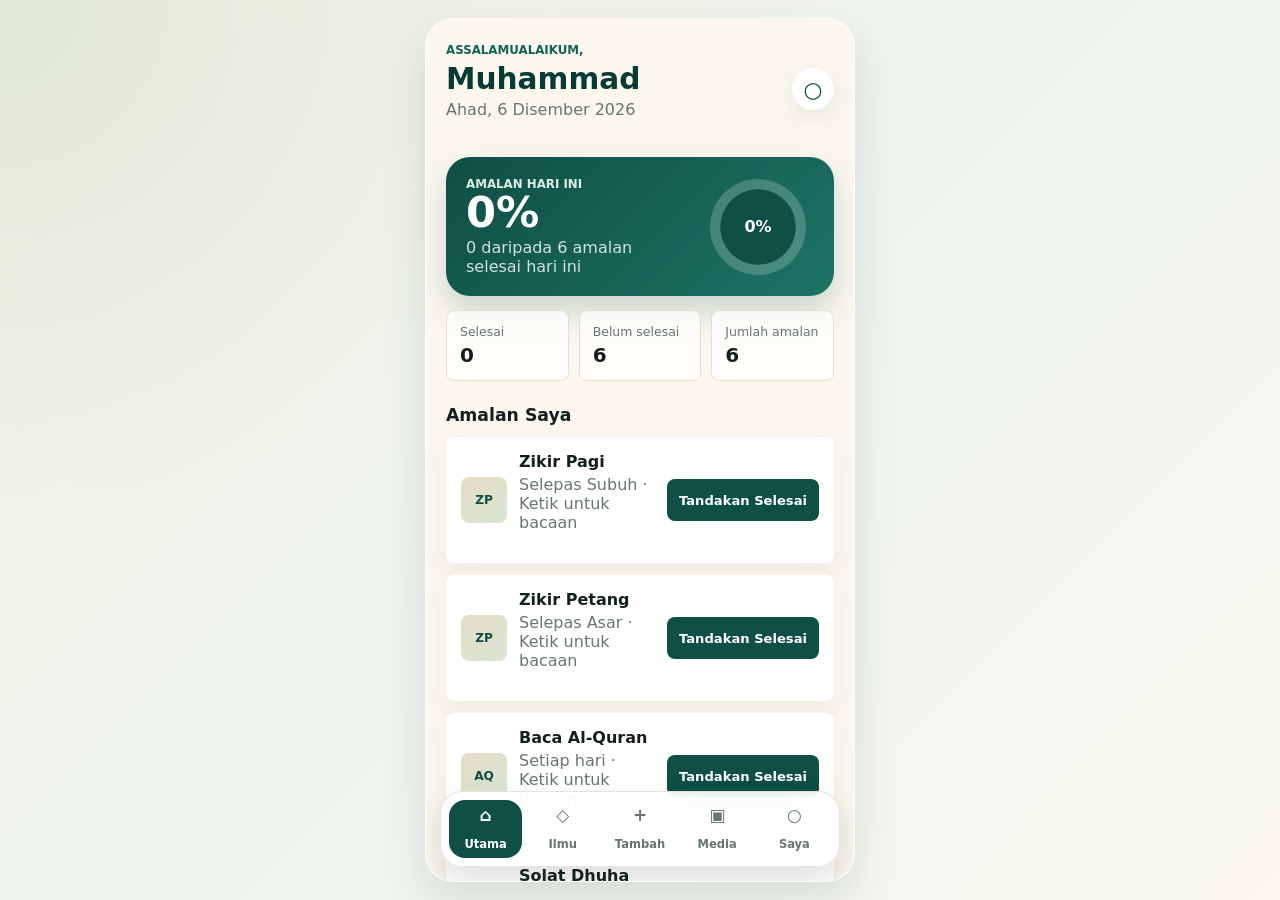
==== commit f57946df: "Enhance media feature styles and rendering logic Added styles and functionality for media features i" ====
--- a/index.html
+++ b/index.html
@@ -436,6 +436,12 @@
   width: fit-content;
 }
 
+.secondary-button.compact {
+  width: fit-content;
+  background: var(--warm-100);
+  color: var(--teal-800);
+}
+
 .knowledge-grid {
   display: grid;
   grid-template-columns: repeat(2, minmax(0, 1fr));
@@ -520,6 +526,97 @@
   background: #edf6ea;
   border: 1px solid rgba(111, 143, 99, 0.24);
   border-radius: var(--radius);
+}
+
+.media-feature {
+  overflow: hidden;
+  margin-bottom: 14px;
+  background: var(--white);
+  border-radius: var(--radius);
+  box-shadow: 0 12px 28px rgba(44, 54, 49, 0.06);
+}
+
+.media-poster {
+  min-height: 178px;
+  display: flex;
+  flex-direction: column;
+  justify-content: space-between;
+  padding: 20px;
+  background:
+    radial-gradient(circle at 82% 18%, rgba(255, 255, 255, 0.28), transparent 34%),
+    linear-gradient(135deg, var(--teal-800), #6f8f63);
+  color: var(--white);
+}
+
+.media-poster span {
+  color: rgba(255, 255, 255, 0.84);
+  font-size: 0.74rem;
+  font-weight: 800;
+  text-transform: uppercase;
+}
+
+.media-poster strong {
+  max-width: 280px;
+  font-size: 1.55rem;
+  line-height: 1.12;
+}
+
+.media-feature-body {
+  padding: 15px;
+}
+
+.media-feature-body p:last-child,
+.media-card-body p {
+  margin-bottom: 0;
+  color: var(--muted);
+  line-height: 1.45;
+}
+
+.media-list {
+  display: grid;
+  gap: 12px;
+}
+
+.media-card {
+  display: grid;
+  grid-template-columns: 58px 1fr;
+  gap: 12px;
+  padding: 14px;
+  background: var(--white);
+  border-radius: var(--radius);
+  box-shadow: 0 10px 24px rgba(44, 54, 49, 0.06);
+}
+
+.media-thumb {
+  width: 58px;
+  height: 58px;
+  display: grid;
+  place-items: center;
+  border-radius: var(--radius);
+  background: linear-gradient(145deg, #e7dcc8, #d8e7d2);
+  color: var(--teal-800);
+  font-size: 0.78rem;
+  font-weight: 900;
+}
+
+.media-card.video .media-thumb {
+  background: #ffe8df;
+  color: #9c331c;
+}
+
+.media-card.podcast .media-thumb {
+  background: #e5edf7;
+  color: #24537d;
+}
+
+.media-card.article .media-thumb {
+  background: #edf6ea;
+  color: var(--green-600);
+}
+
+.media-card .secondary-button {
+  grid-column: 2;
+  min-height: 38px;
 }
 
 .practice-detail {
@@ -1896,6 +1993,57 @@
   }
 ];
 
+const mediaItems = [
+  {
+    id: "poster-nasihat-harian",
+    type: "poster",
+    title: "Nasihat Harian",
+    subtitle: "Poster pilihan hari ini",
+    description: "Mulakan hari dengan satu peringatan ringkas untuk membina hati yang lebih tenang.",
+    label: "Poster Harian",
+    meta: "Dikemas kini setiap hari",
+    imageText: "Hidupkan hari dengan zikir dan syukur",
+    actionLabel: "Lihat Poster",
+    url: "#"
+  },
+  {
+    id: "live-kuliah-malam",
+    type: "video",
+    title: "Kuliah Live YouTube",
+    subtitle: "Siaran langsung",
+    description: "Ruang tontonan kuliah dan sesi ilmu secara langsung daripada Pusat Kajian.",
+    label: "YouTube Live",
+    meta: "Malam ini · 9:00 malam",
+    imageText: "LIVE",
+    actionLabel: "Tonton Live",
+    url: "#"
+  },
+  {
+    id: "podcast-tadabbur-ringkas",
+    type: "podcast",
+    title: "Podcast Tadabbur Ringkas",
+    subtitle: "Audio pilihan",
+    description: "Episod audio pendek untuk didengar ketika perjalanan, rehat atau sebelum tidur.",
+    label: "Podcast",
+    meta: "12 minit",
+    imageText: "AUDIO",
+    actionLabel: "Dengar Audio",
+    url: "#"
+  },
+  {
+    id: "artikel-muhasabah-diri",
+    type: "article",
+    title: "Muhasabah Diri dan Amalan",
+    subtitle: "Artikel penulisan",
+    description: "Penulisan ringkas tentang membina amalan yang konsisten dan tidak membebankan.",
+    label: "Artikel",
+    meta: "Bacaan 4 minit",
+    imageText: "BACA",
+    actionLabel: "Baca Artikel",
+    url: "#"
+  }
+];
+
 
 const STORAGE_KEY = "pusat_kajian_mvp_state";
 
@@ -2185,13 +2333,14 @@
 let state = loadState();
 let route = parseRoute();
 let selectedPracticeCategory = "semua";
+let selectedMediaType = "semua";
 let reportTab = "today";
 
 const navItems = [
   { route: "/home", label: "Utama", icon: "⌂" },
   { route: "/knowledge", label: "Ilmu", icon: "◇" },
   { route: "/practices", label: "Tambah", icon: "+" },
-  { route: "/reports", label: "Laporan", icon: "▥" },
+  { route: "/media", label: "Media", icon: "▣" },
   { route: "/profile", label: "Saya", icon: "○" }
 ];
 
@@ -2211,6 +2360,10 @@
   if (action === "navigate") navigate(nextRoute);
   if (action === "select-practice-category") {
     selectedPracticeCategory = category;
+    render();
+  }
+  if (action === "select-media-type") {
+    selectedMediaType = category;
     render();
   }
   if (action === "add-practice") {
@@ -2274,6 +2427,7 @@
     "/home": renderHome,
     "/knowledge": renderKnowledge,
     "/practices": renderPractices,
+    "/media": renderMedia,
     "/reports": renderReports,
     "/profile": renderProfile
   };
@@ -2371,7 +2525,7 @@
 
   return `
     <div class="screen with-nav">
-      ${renderTopBar("Tambah Amalan", "Senarai amalan rasmi yang disediakan oleh Pusat Kajian.")}
+      ${renderTopBar("Tambah Amalan", "Tambah atau keluarkan amalan daripada senarai harian anda.")}
       <div class="chip-row">
         ${categories
           .map(
@@ -2414,12 +2568,11 @@
           <span class="time-pill">${practice.recommendedTime}</span>
         </div>
         <button
-          class="${added ? "secondary-button added" : "primary-button compact"}"
-          data-action="add-practice"
+          class="${added ? "secondary-button compact" : "primary-button compact"}"
+          data-action="${added ? "remove-practice" : "add-practice"}"
           data-id="${practice.id}"
-          ${added ? "disabled" : ""}
         >
-          ${added ? "✓ Telah ditambah" : "+ Tambah"}
+          ${added ? "Keluarkan" : "+ Tambah"}
         </button>
       </div>
     </article>
@@ -2636,6 +2789,77 @@
   `;
 }
 
+function renderMedia() {
+  const mediaTypes = [
+    { id: "semua", name: "Semua" },
+    { id: "poster", name: "Poster" },
+    { id: "video", name: "Live" },
+    { id: "podcast", name: "Podcast" },
+    { id: "article", name: "Artikel" }
+  ];
+  const featured = mediaItems[0];
+  const filteredItems =
+    selectedMediaType === "semua"
+      ? mediaItems
+      : mediaItems.filter((item) => item.type === selectedMediaType);
+
+  return `
+    <div class="screen with-nav">
+      ${renderTopBar("Media", "Poster harian, video live, podcast audio dan artikel penulisan.")}
+      ${featured ? renderFeaturedMedia(featured) : ""}
+      <div class="chip-row">
+        ${mediaTypes
+          .map(
+            (type) => `
+              <button
+                class="chip ${selectedMediaType === type.id ? "active" : ""}"
+                data-action="select-media-type"
+                data-category="${type.id}"
+              >
+                ${type.name}
+              </button>
+            `
+          )
+          .join("")}
+      </div>
+      <section class="media-list">
+        ${filteredItems.map(renderMediaCard).join("")}
+      </section>
+    </div>
+  `;
+}
+
+function renderFeaturedMedia(item) {
+  return `
+    <section class="media-feature">
+      <div class="media-poster">
+        <span>${item.label}</span>
+        <strong>${item.imageText}</strong>
+      </div>
+      <div class="media-feature-body">
+        <p class="section-kicker">${item.subtitle}</p>
+        <h2>${item.title}</h2>
+        <p>${item.description}</p>
+      </div>
+    </section>
+  `;
+}
+
+function renderMediaCard(item) {
+  return `
+    <article class="media-card ${item.type}">
+      <div class="media-thumb">${getMediaIcon(item.type)}</div>
+      <div class="media-card-body">
+        <p class="category-label">${item.label}</p>
+        <h3>${item.title}</h3>
+        <p>${item.description}</p>
+        <span class="time-pill">${item.meta}</span>
+      </div>
+      <button class="secondary-button compact">${item.actionLabel}</button>
+    </article>
+  `;
+}
+
 function renderReports() {
   const tabs = [
     ["today", "Hari Ini"],
@@ -2745,10 +2969,9 @@
 }
 
 function renderProfile() {
-  const activePractices = getActiveUserPractices(state);
   return `
     <div class="screen with-nav">
-      ${renderTopBar("Saya", "Profil dan pengurusan amalan.")}
+      ${renderTopBar("Saya", "Profil dan tetapan akaun.")}
       <section class="profile-card">
         <div class="avatar">${state.user.name.slice(0, 1)}</div>
         <div>
@@ -2756,25 +2979,8 @@
           <p>${state.user.email}</p>
         </div>
       </section>
-      <section class="section-block">
-        <div class="section-heading">
-          <h2>Amalan Saya</h2>
-          <span>${activePractices.length} amalan aktif</span>
-        </div>
-        <div class="manage-list">
-          ${activePractices
-            .map(
-              (item) => `
-                <div class="manage-row">
-                  <span>${item.practice.title}</span>
-                  <button data-action="remove-practice" data-id="${item.practiceId}">Keluarkan</button>
-                </div>
-              `
-            )
-            .join("")}
-        </div>
-      </section>
       <section class="settings-list">
+        <button data-action="navigate" data-route="/reports">Laporan Amalan</button>
         <button>Pemberitahuan</button>
         <button>Peringatan</button>
         <button>Paparan</button>
@@ -2837,6 +3043,16 @@
   return knowledgeCategories.find((category) => category.id === categoryId)?.title || "Ilmu";
 }
 
+function getMediaIcon(type) {
+  const icons = {
+    poster: "PH",
+    video: "YT",
+    podcast: "AU",
+    article: "AR"
+  };
+  return icons[type] || "MD";
+}
+
 function formatDate(dateString) {
   return new Intl.DateTimeFormat("ms-MY", {
     weekday: "long",
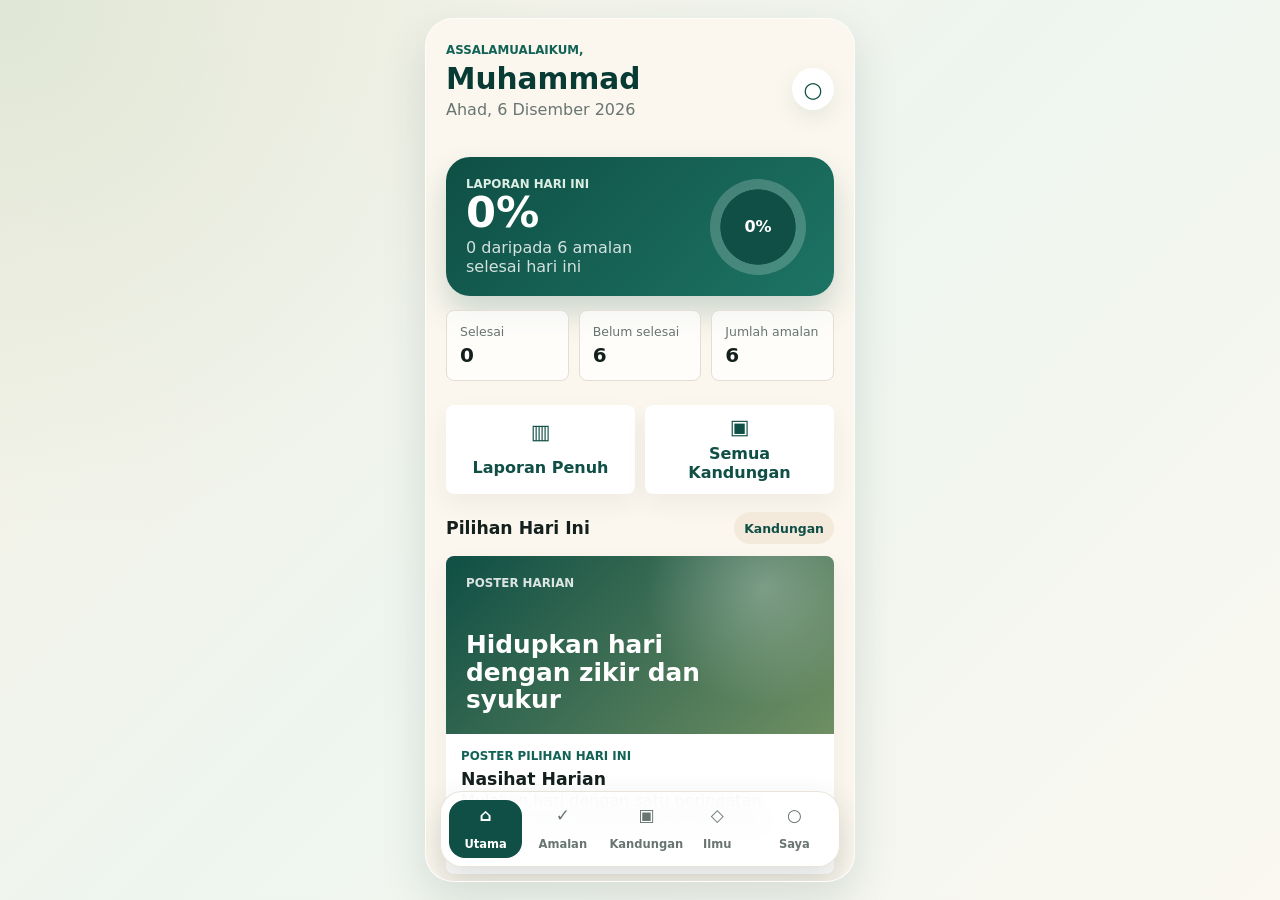
==== commit c0dab6e2: "Refactor HTML structure and update labels" ====
--- a/index.html
+++ b/index.html
@@ -230,6 +230,10 @@
   margin-top: 22px;
 }
 
+.section-block.first-section {
+  margin-top: 0;
+}
+
 .section-heading {
   justify-content: space-between;
   margin-bottom: 12px;
@@ -332,6 +336,42 @@
   line-height: 1;
 }
 
+.home-action-grid {
+  display: grid;
+  grid-template-columns: repeat(2, minmax(0, 1fr));
+  gap: 10px;
+  margin-bottom: 18px;
+}
+
+.home-action-grid button {
+  min-height: 72px;
+  display: grid;
+  place-items: center;
+  gap: 6px;
+  padding: 12px;
+  border-radius: var(--radius);
+  background: var(--white);
+  color: var(--teal-800);
+  font-weight: 800;
+  box-shadow: 0 10px 24px rgba(44, 54, 49, 0.06);
+}
+
+.home-action-grid span {
+  font-size: 1.3rem;
+  line-height: 1;
+}
+
+.text-button {
+  min-height: 32px;
+  padding: 0 10px;
+  border-radius: 999px;
+  background: var(--warm-100);
+  color: var(--teal-800);
+  font-size: 0.78rem;
+  font-weight: 800;
+  white-space: nowrap;
+}
+
 .top-bar {
   min-height: 92px;
   align-items: flex-end;
@@ -575,6 +615,10 @@
 .media-list {
   display: grid;
   gap: 12px;
+}
+
+.media-list.compact-list .media-card {
+  box-shadow: 0 8px 18px rgba(44, 54, 49, 0.05);
 }
 
 .media-card {
@@ -2034,12 +2078,12 @@
     id: "artikel-muhasabah-diri",
     type: "article",
     title: "Muhasabah Diri dan Amalan",
-    subtitle: "Artikel penulisan",
-    description: "Penulisan ringkas tentang membina amalan yang konsisten dan tidak membebankan.",
-    label: "Artikel",
+    subtitle: "Penulisan ringan",
+    description: "Catatan ringkas tentang membina amalan yang konsisten dan tidak membebankan.",
+    label: "Penulisan",
     meta: "Bacaan 4 minit",
     imageText: "BACA",
-    actionLabel: "Baca Artikel",
+    actionLabel: "Baca Penulisan",
     url: "#"
   }
 ];
@@ -2338,9 +2382,9 @@
 
 const navItems = [
   { route: "/home", label: "Utama", icon: "⌂" },
+  { route: "/practices", label: "Amalan", icon: "✓" },
+  { route: "/media", label: "Kandungan", icon: "▣" },
   { route: "/knowledge", label: "Ilmu", icon: "◇" },
-  { route: "/practices", label: "Tambah", icon: "+" },
-  { route: "/media", label: "Media", icon: "▣" },
   { route: "/profile", label: "Saya", icon: "○" }
 ];
 
@@ -2438,13 +2482,7 @@
 function renderHome() {
   const summary = getDailySummary(state);
   const dateLabel = formatDate(summary.completionDate);
-  const practicesMarkup =
-    summary.activePractices.length > 0
-      ? summary.activePractices.map((item) => renderHomePractice(item, summary.completedIds)).join("")
-      : `<div class="empty-state">
-          <p>Belum ada amalan aktif.</p>
-          <button class="primary-button" data-action="navigate" data-route="/practices">Tambah Amalan</button>
-        </div>`;
+  const latestMedia = mediaItems.slice(1, 4);
 
   return `
     <div class="screen with-nav">
@@ -2459,7 +2497,7 @@
 
       <section class="progress-panel">
         <div>
-          <p class="section-kicker">Amalan hari ini</p>
+          <p class="section-kicker">Laporan hari ini</p>
           <strong>${summary.percentage}%</strong>
           <p>${summary.completed} daripada ${summary.total} amalan selesai hari ini</p>
         </div>
@@ -2474,17 +2512,34 @@
         <div><span>Jumlah amalan</span><strong>${summary.total}</strong></div>
       </section>
 
+      <section class="home-action-grid" aria-label="Akses pantas">
+        <button data-action="navigate" data-route="/reports">
+          <span>▥</span>
+          Laporan Penuh
+        </button>
+        <button data-action="navigate" data-route="/media">
+          <span>▣</span>
+          Semua Kandungan
+        </button>
+      </section>
+
+      <section class="section-block first-section">
+        <div class="section-heading">
+          <h2>Pilihan Hari Ini</h2>
+          <button class="text-button" data-action="navigate" data-route="/media">Kandungan</button>
+        </div>
+        ${mediaItems[0] ? renderFeaturedMedia(mediaItems[0]) : ""}
+      </section>
+
       <section class="section-block">
         <div class="section-heading">
-          <h2>Amalan Saya</h2>
+          <h2>Kandungan Terkini</h2>
+          <button class="text-button" data-action="navigate" data-route="/media">Lihat semua</button>
         </div>
-        <div class="practice-stack">${practicesMarkup}</div>
+        <div class="media-list compact-list">
+          ${latestMedia.map(renderMediaCard).join("")}
+        </div>
       </section>
-
-      <button class="add-practice-button" data-action="navigate" data-route="/practices">
-        <span>+</span>
-        Tambah Amalan
-      </button>
     </div>
   `;
 }
@@ -2514,6 +2569,14 @@
 }
 
 function renderPractices() {
+  const summary = getDailySummary(state);
+  const practicesMarkup =
+    summary.activePractices.length > 0
+      ? summary.activePractices.map((item) => renderHomePractice(item, summary.completedIds)).join("")
+      : `<div class="empty-state">
+          <p>Belum ada amalan aktif.</p>
+          <p>Pilih amalan daripada senarai di bawah untuk mula membina rutin harian.</p>
+        </div>`;
   const categories = [
     { id: "semua", name: "Semua" },
     ...practiceCategories.sort((a, b) => a.sortOrder - b.sortOrder)
@@ -2525,7 +2588,22 @@
 
   return `
     <div class="screen with-nav">
-      ${renderTopBar("Tambah Amalan", "Tambah atau keluarkan amalan daripada senarai harian anda.")}
+      ${renderTopBar("Amalan", "Semua amalan harian dikumpulkan di sini.")}
+
+      <section class="section-block first-section">
+        <div class="section-heading">
+          <h2>Amalan Hari Ini</h2>
+          <span>${summary.completed}/${summary.total} selesai</span>
+        </div>
+        <div class="practice-stack">${practicesMarkup}</div>
+      </section>
+
+      <section class="section-block">
+        <div class="section-heading">
+          <h2>Senarai Amalan</h2>
+          <span>Tambah atau keluarkan</span>
+        </div>
+      </section>
       <div class="chip-row">
         ${categories
           .map(
@@ -2598,7 +2676,7 @@
 
   return `
     <div class="screen with-nav">
-      ${renderBackBar("Perincian Amalan", added ? "/home" : "/practices")}
+      ${renderBackBar("Perincian Amalan", "/practices")}
       <article class="practice-detail">
         <div class="practice-detail-header">
           <div class="practice-icon large">${practice.icon}</div>
@@ -2795,7 +2873,7 @@
     { id: "poster", name: "Poster" },
     { id: "video", name: "Live" },
     { id: "podcast", name: "Podcast" },
-    { id: "article", name: "Artikel" }
+    { id: "article", name: "Penulisan" }
   ];
   const featured = mediaItems[0];
   const filteredItems =
@@ -2805,7 +2883,7 @@
 
   return `
     <div class="screen with-nav">
-      ${renderTopBar("Media", "Poster harian, video live, podcast audio dan artikel penulisan.")}
+      ${renderTopBar("Kandungan", "Poster harian, video live, podcast audio dan penulisan ringan.")}
       ${featured ? renderFeaturedMedia(featured) : ""}
       <div class="chip-row">
         ${mediaTypes
@@ -3034,7 +3112,7 @@
 }
 
 function isNavActive(navRoute) {
-  if (navRoute === "/home" && route.startsWith("/practice/")) return true;
+  if (navRoute === "/practices" && route.startsWith("/practice/")) return true;
   if (navRoute === "/knowledge" && route.startsWith("/knowledge")) return true;
   return route === navRoute;
 }
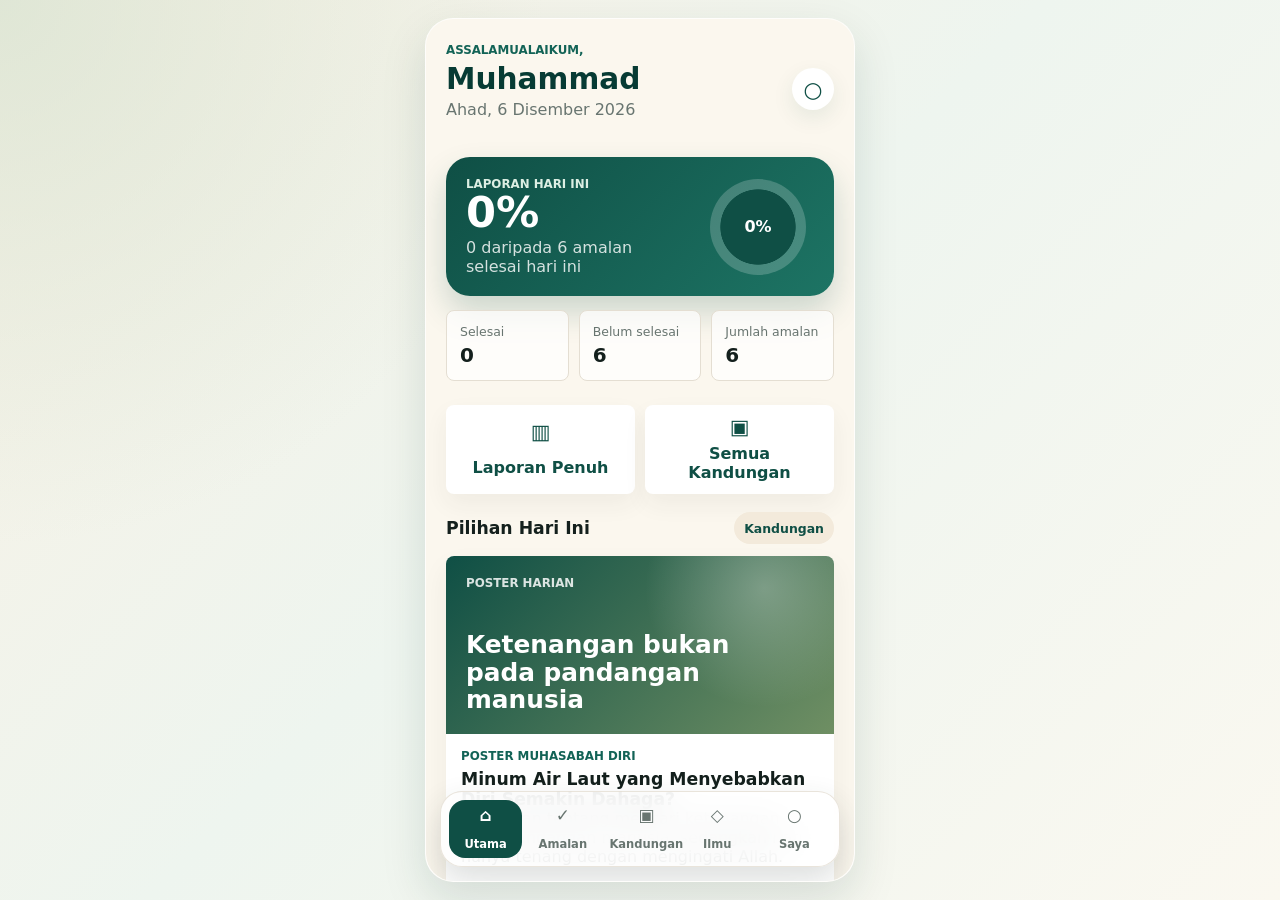
==== commit 99e9c53f: "Add media detail layout and update media items" ====
--- a/index.html
+++ b/index.html
@@ -605,6 +605,10 @@
   padding: 15px;
 }
 
+.media-feature-body .secondary-button {
+  margin-top: 12px;
+}
+
 .media-feature-body p:last-child,
 .media-card-body p {
   margin-bottom: 0;
@@ -661,6 +665,52 @@
 .media-card .secondary-button {
   grid-column: 2;
   min-height: 38px;
+}
+
+.media-detail {
+  display: grid;
+  gap: 14px;
+  padding: 18px;
+  background: var(--white);
+  border-radius: var(--radius);
+  box-shadow: 0 12px 28px rgba(44, 54, 49, 0.06);
+}
+
+.detail-poster {
+  min-height: 210px;
+  border-radius: var(--radius);
+}
+
+.media-detail h1 {
+  margin-bottom: 0;
+  font-size: 1.72rem;
+}
+
+.media-detail .lead {
+  color: var(--teal-800);
+  font-size: 1.02rem;
+  line-height: 1.55;
+}
+
+.media-detail section {
+  padding-top: 4px;
+}
+
+.media-detail h2 {
+  margin-bottom: 7px;
+  font-size: 1rem;
+}
+
+.media-detail p {
+  margin-bottom: 0;
+  color: var(--muted);
+  line-height: 1.68;
+}
+
+.media-author {
+  padding-top: 8px;
+  color: var(--teal-800) !important;
+  font-weight: 800;
 }
 
 .practice-detail {
@@ -1554,6 +1604,31 @@
       arabicTitle: "Bacaan zikir dan doa sebelum tidur",
       steps: [
         {
+          title: "Muqaddimah: menyerahkan diri kepada Allah",
+          instruction: "Baca sebagai penghayatan sebelum memulakan susunan zikir dan doa tidur.",
+          arabic: [
+            "الْحَمْدُ لِلَّهِ رَبِّ الْعَالَمِينَ",
+            "اللَّهُ يَتَوَفَّى الْأَنْفُسَ حِينَ مَوْتِهَا وَالَّتِي لَمْ تَمُتْ فِي مَنَامِهَا فَيُمْسِكُ الَّتِي قَضَىٰ عَلَيْهَا الْمَوْتَ وَيُرْسِلُ الْأُخْرَىٰ إِلَىٰ أَجَلٍ مُسَمًّى ۚ إِنَّ فِي ذَٰلِكَ لَآيَاتٍ لِقَوْمٍ يَتَفَكَّرُونَ",
+            "اللَّهُمَّ بِاسْمِكَ أَمُوتُ وَأَحْيَا"
+          ],
+          meaning: [
+            "Segala puji bagi Allah, Rabb sekalian alam. Tidur bukan sekadar rehat tubuh, tetapi tanda bahawa jiwa seorang hamba berada dalam kekuasaan Allah.",
+            "Allah mengambil jiwa ketika matinya, dan mengambil jiwa yang belum mati ketika tidurnya. Kemudian Dia menahan jiwa yang telah Dia tetapkan kematiannya dan melepaskan yang lain sehingga sampai waktu yang ditentukan.",
+            "Ya Allah, dengan nama-Mu aku mati dan aku hidup."
+          ],
+          evidence: "Surah al-Zumar 39:42 dan doa sebelum tidur yang diajarkan oleh Rasulullah SAW."
+        },
+        {
+          title: "Surah al-Sajdah dan Surah al-Mulk",
+          instruction: "Disarankan membacanya setiap malam atau pada waktu yang sesuai sebelum tidur.",
+          arabic: [],
+          meaning: [
+            "Surah al-Sajdah menguatkan iman kepada kebesaran Allah, mengingatkan tentang hari kebangkitan, hisab dan balasan, serta mendidik hati untuk tunduk kepada Allah.",
+            "Surah al-Mulk mengajak kita merenung kekuasaan, ciptaan dan aturan Allah. Ia juga disebut sebagai surah yang memberi perlindungan dan syafaat dengan izin Allah."
+          ],
+          evidence: "Kandungan disusun daripada bahagian Surah al-Sajdah dan Surah al-Mulk dalam teks yang diberikan."
+        },
+        {
           title: "Berwuduk sebelum tidur dan mengiring ke kanan",
           instruction: "Apabila hendak tidur, berwuduklah seperti wuduk untuk solat kemudian mengiring ke sebelah kanan.",
           arabic: [
@@ -1685,6 +1760,76 @@
           evidence: "Daripada Suhail, daripada bapanya, daripada Abu Hurairah r.a. Rujukan: H.R Muslim."
         },
         {
+          title: "Doa syukur atas makanan, minuman dan perlindungan",
+          arabic: [
+            "الْحَمْدُ لِلَّهِ الَّذِي أَطْعَمَنَا وَسَقَانَا، وَكَفَانَا وَآوَانَا، فَكَمْ مِمَّنْ لَا كَافِيَ لَهُ وَلَا مُؤْوِيَ"
+          ],
+          meaning: [
+            "Segala puji bagi Allah yang telah memberi kami makan dan minum, mencukupkan keperluan kami serta memberikan tempat perlindungan kepada kami. Betapa ramai orang yang tidak mempunyai sesiapa yang mencukupkan keperluannya dan tidak mempunyai tempat berlindung."
+          ],
+          evidence: "Zikir dan doa sebelum tidur."
+        },
+        {
+          title: "Doa perlindungan daripada diri dan syaitan",
+          arabic: [
+            "اللَّهُمَّ فَاطِرَ السَّمَاوَاتِ وَالْأَرْضِ، عَالِمَ الْغَيْبِ وَالشَّهَادَةِ، رَبَّ كُلِّ شَيْءٍ وَمَلِيكَهُ، أَشْهَدُ أَنْ لَا إِلَهَ إِلَّا أَنْتَ، أَعُوذُ بِكَ مِنْ شَرِّ نَفْسِي، وَمِنْ شَرِّ الشَّيْطَانِ وَشِرْكِهِ، وَأَنْ أَقْتَرِفَ عَلَى نَفْسِي سُوءًا أَوْ أَجُرَّهُ إِلَى مُسْلِمٍ"
+          ],
+          meaning: [
+            "Ya Allah, Pencipta langit dan bumi, Yang Mengetahui perkara ghaib dan nyata, Rabb bagi segala sesuatu dan Penguasanya. Aku berlindung kepada-Mu daripada kejahatan diriku, kejahatan syaitan dan kesyirikannya, serta daripada melakukan keburukan terhadap diriku atau membawa keburukan kepada seorang Muslim."
+          ],
+          evidence: "Zikir dan doa sebelum tidur."
+        },
+        {
+          title: "Doa berlindung dengan wajah Allah dan kalimah-Nya",
+          arabic: [
+            "اللَّهُمَّ إِنِّي أَعُوذُ بِوَجْهِكَ الْكَرِيمِ، وَكَلِمَاتِكَ التَّامَّةِ مِنْ شَرِّ مَا أَنْتَ آخِذٌ بِنَاصِيَتِهِ، اللَّهُمَّ أَنْتَ تَكْشِفُ الْمَغْرَمَ وَالْمَأْثَمَ، اللَّهُمَّ لَا يُهْزَمُ جُنْدُكَ، وَلَا يُخْلَفُ وَعْدُكَ، وَلَا يَنْفَعُ ذَا الْجَدِّ مِنْكَ الْجَدُّ، سُبْحَانَكَ وَبِحَمْدِكَ"
+          ],
+          meaning: [
+            "Ya Allah, aku berlindung dengan wajah-Mu Yang Maha Mulia dan kalimah-kalimah-Mu yang sempurna daripada kejahatan segala sesuatu yang berada dalam kekuasaan-Mu. Tentera-Mu tidak akan dikalahkan, janji-Mu tidak akan dimungkiri, dan kekayaan serta kedudukan seseorang tidak dapat memberi manfaat kepadanya di hadapan-Mu. Maha Suci Engkau dan segala puji bagi-Mu."
+          ],
+          evidence: "Zikir dan doa sebelum tidur."
+        },
+        {
+          title: "Doa jiwa dalam genggaman Allah",
+          arabic: [
+            "اللَّهُمَّ إِنَّكَ خَلَقْتَ نَفْسِي وَأَنْتَ تَوَفَّاهَا، لَكَ مَمَاتُهَا وَمَحْيَاهَا، إِنْ أَحْيَيْتَهَا فَاحْفَظْهَا، وَإِنْ أَمَتَّهَا فَاغْفِرْ لَهَا، اللَّهُمَّ إِنِّي أَسْأَلُكَ الْعَافِيَةَ"
+          ],
+          meaning: [
+            "Ya Allah, sesungguhnya Engkaulah yang menciptakan diriku dan Engkaulah yang mematikannya. Milik-Mu kematian dan kehidupannya. Jika Engkau menghidupkannya, maka peliharalah ia. Jika Engkau mematikannya, maka ampunilah ia. Ya Allah, sesungguhnya aku memohon kepada-Mu keselamatan dan kesejahteraan."
+          ],
+          evidence: "Zikir dan doa sebelum tidur."
+        },
+        {
+          title: "Doa ampunan sebelum tidur",
+          arabic: [
+            "بِسْمِ اللَّهِ وَضَعْتُ جَنْبِي، اللَّهُمَّ اغْفِرْ لِي ذَنْبِي، وَأَخْسِئْ شَيْطَانِي، وَفُكَّ رِهَانِي، وَاجْعَلْنِي فِي النَّدِيِّ الْأَعْلَى"
+          ],
+          meaning: [
+            "Dengan nama Allah, aku membaringkan tubuhku. Ya Allah, ampunilah dosaku, jauhkanlah syaitanku daripadaku, bebaskanlah diriku daripada segala ikatan dan tanggungan, serta tempatkanlah aku dalam kalangan penghuni majlis yang tertinggi."
+          ],
+          evidence: "Zikir dan doa sebelum tidur."
+        },
+        {
+          title: "Doa memohon selamat daripada api neraka",
+          arabic: [
+            "الْحَمْدُ لِلَّهِ الَّذِي كَفَانِي وَآوَانِي، الْحَمْدُ لِلَّهِ الَّذِي أَطْعَمَنِي وَسَقَانِي، الْحَمْدُ لِلَّهِ الَّذِي مَنَّ عَلَيَّ فَأَفْضَلَ، اللَّهُمَّ إِنِّي أَسْأَلُكَ بِعِزَّتِكَ أَنْ تُنَجِّيَنِي مِنَ النَّارِ"
+          ],
+          meaning: [
+            "Segala puji bagi Allah yang telah mencukupkan keperluanku dan memberikan tempat perlindungan kepadaku. Segala puji bagi Allah yang telah memberiku makan dan minum. Segala puji bagi Allah yang telah mengurniakan nikmat kepadaku dan melimpahkan kurnia-Nya. Ya Allah, aku memohon kepada-Mu dengan kemuliaan dan kekuasaan-Mu agar Engkau menyelamatkanku daripada api neraka."
+          ],
+          evidence: "Zikir dan doa sebelum tidur."
+        },
+        {
+          title: "Zikir tauhid dan pujian",
+          arabic: [
+            "لَا إِلَهَ إِلَّا اللَّهُ وَحْدَهُ لَا شَرِيكَ لَهُ، لَهُ الْمُلْكُ وَلَهُ الْحَمْدُ وَهُوَ عَلَى كُلِّ شَيْءٍ قَدِيرٌ، لَا حَوْلَ وَلَا قُوَّةَ إِلَّا بِاللَّهِ، سُبْحَانَ اللَّهِ وَالْحَمْدُ لِلَّهِ وَلَا إِلَهَ إِلَّا اللَّهُ وَاللَّهُ أَكْبَرُ"
+          ],
+          meaning: [
+            "Tiada Tuhan yang berhak disembah melainkan Allah semata-mata, tiada sekutu bagi-Nya. Milik-Nya segala kerajaan dan bagi-Nya segala pujian. Dia Maha Berkuasa atas setiap sesuatu. Tiada daya dan tiada kekuatan melainkan dengan pertolongan Allah. Maha Suci Allah, segala puji bagi Allah, tiada Tuhan yang berhak disembah melainkan Allah, dan Allah Maha Besar."
+          ],
+          evidence: "Zikir dan doa sebelum tidur."
+        },
+        {
           title: "Doa penyerahan diri kepada Allah",
           instruction: "Jadikan doa ini sebagai ucapan terakhir sebelum tidur.",
           arabic: [
@@ -1718,8 +1863,8 @@
           evidence: "Sesiapa terjaga pada waktu malam lalu membaca zikir ini kemudian berdoa, doanya diperkenankan. Rujukan: H.R al-Bukhari."
         }
       ],
-      evidence: "Semua amalan ini dihimpunkan daripada beberapa hadis sahih sebagaimana dinyatakan dalam teks rujukan. Doa penyerahan diri kepada Allah dijadikan ucapan terakhir sebelum tidur.",
-      note: "Kandungan disusun daripada teks Zikir dan Doa Tidur Menurut Sunnah yang diberikan. Untuk penerbitan rasmi, semak semula teks Arab secara karakter demi karakter dengan panel agama/admin."
+      evidence: "Kandungan disusun daripada teks Zikir dan Doa Tidur Menurut Sunnah yang diberikan, merangkumi muqaddimah, bacaan al-Quran, zikir, doa dan panduan amalan sebelum tidur.",
+      note: "Doa penyerahan diri kepada Allah dikekalkan sebagai penutup. Untuk penerbitan rasmi, semak semula teks Arab secara karakter demi karakter dengan panel agama/admin."
     },
     knowledgeArticleId: "ibadah-dan-konsistensi",
     isActive: true,
@@ -2039,6 +2184,49 @@
 
 const mediaItems = [
   {
+    id: "poster-minum-air-laut",
+    type: "poster",
+    title: "Minum Air Laut yang Menyebabkan Diri Semakin Dahaga?",
+    subtitle: "Poster muhasabah diri",
+    description: "Renungan tentang mencari ketenangan pada pandangan manusia, sedangkan hati hanya tenang dengan mengingati Allah.",
+    label: "Poster Harian",
+    meta: "Muhasabah · Qana'ah",
+    imageText: "Ketenangan bukan pada pandangan manusia",
+    actionLabel: "Lihat Poster",
+    url: "#",
+    sections: [
+      [
+        "Kita mencari pada dunia",
+        "Ramai orang sebenarnya sedang mencari ketenangan. Tetapi tanpa sedar, apa yang dilakukan setiap hari bertentangan dengan ketenangan yang sedang dicari. Kita mahu dilihat kaya, berjaya, hebat, berilmu, baik, soleh, bahkan mahu dilihat tawaduk."
+      ],
+      [
+        "Pandangan manusia tidak memberi ketenangan",
+        "Media sosial menjadikan perkara ini semakin mudah. Kita posting sesuatu, kemudian menunggu siapa melihat, siapa suka, siapa komen dan siapa kongsi. Tidak salah untuk berkongsi manfaat, tetapi hati perlu bertanya: aku mahu mesej ini dilihat, atau sebenarnya aku mahu diriku dilihat?"
+      ],
+      [
+        "Ketenangan dengan mengingati Allah",
+        "Allah berfirman: أَلَا بِذِكْرِ اللَّهِ تَطْمَئِنُّ الْقُلُوبُ. Maksudnya: Ketahuilah, dengan mengingati Allah hati menjadi tenang. Rujukan: Surah al-Ra'd 13:28."
+      ],
+      [
+        "Apabila berpaling daripada peringatan Allah",
+        "Allah berfirman: وَمَنْ أَعْرَضَ عَنْ ذِكْرِي فَإِنَّ لَهُ مَعِيشَةً ضَنْكًا. Maksudnya: Dan sesiapa yang berpaling daripada peringatan-Ku, maka sesungguhnya baginya kehidupan yang sempit. Rujukan: Surah Taha 20:124."
+      ],
+      [
+        "Amaran Rasulullah SAW",
+        "Rasulullah SAW mengingatkan bahawa sesiapa yang menjadikan dunia sebagai kepentingan utamanya, Allah akan mencerai-beraikan urusannya dan menjadikan kefakiran berada di antara kedua-dua matanya. Sesiapa yang menjadikan akhirat sebagai niatnya, Allah akan menghimpunkan urusannya, menjadikan kekayaan di dalam hatinya, dan dunia datang kepadanya dalam keadaan tunduk."
+      ],
+      [
+        "Muhasabah diri",
+        "Sebelum melakukan sesuatu, tanyalah hati: kalau tidak ada seorang manusia pun yang tahu apa yang aku lakukan ini, adakah aku masih mahu melakukannya? Dan sebelum terlalu memikirkan apa manusia akan kata, belajarlah bertanya: bagaimana kedudukanku di sisi Allah?"
+      ],
+      [
+        "Apa yang perlu dilakukan",
+        "Perbanyakkan zikir mengingati Allah. Kembalikan niat kepada Allah. Kurangkan kebergantungan kepada pandangan manusia. Latih hati dengan qana'ah. Jadikan media sosial sebagai medan manfaat, bukan medan mencari pujian."
+      ]
+    ],
+    author: "Abdullah al-Hadi al-Hasani al-Mahmudi"
+  },
+  {
     id: "poster-nasihat-harian",
     type: "poster",
     title: "Nasihat Harian",
@@ -2466,6 +2654,9 @@
   if (route.startsWith("/knowledge/category/")) {
     return renderKnowledgeCategory(route.replace("/knowledge/category/", ""));
   }
+  if (route.startsWith("/media/item/")) {
+    return renderMediaDetail(route.replace("/media/item/", ""));
+  }
 
   const routes = {
     "/home": renderHome,
@@ -2918,6 +3109,9 @@
         <p class="section-kicker">${item.subtitle}</p>
         <h2>${item.title}</h2>
         <p>${item.description}</p>
+        <button class="secondary-button compact" data-action="navigate" data-route="/media/item/${item.id}">
+          ${item.actionLabel}
+        </button>
       </div>
     </section>
   `;
@@ -2933,8 +3127,48 @@
         <p>${item.description}</p>
         <span class="time-pill">${item.meta}</span>
       </div>
-      <button class="secondary-button compact">${item.actionLabel}</button>
+      <button class="secondary-button compact" data-action="navigate" data-route="/media/item/${item.id}">
+        ${item.actionLabel}
+      </button>
     </article>
+  `;
+}
+
+function renderMediaDetail(id) {
+  const item = mediaItems.find((media) => media.id === id);
+  if (!item) {
+    return `
+      <div class="screen with-nav">
+        ${renderBackBar("Kandungan", "/media")}
+        <div class="empty-state"><p>Kandungan tidak ditemui.</p></div>
+      </div>
+    `;
+  }
+
+  return `
+    <div class="screen with-nav">
+      ${renderBackBar(item.label, "/media")}
+      <article class="media-detail">
+        <div class="media-poster detail-poster">
+          <span>${item.subtitle}</span>
+          <strong>${item.imageText}</strong>
+        </div>
+        <p class="category-label">${item.meta}</p>
+        <h1>${item.title}</h1>
+        <p class="lead">${item.description}</p>
+        ${(item.sections || [])
+          .map(
+            ([heading, content]) => `
+              <section>
+                <h2>${heading}</h2>
+                <p>${content}</p>
+              </section>
+            `
+          )
+          .join("")}
+        ${item.author ? `<p class="media-author">${item.author}</p>` : ""}
+      </article>
+    </div>
   `;
 }
 
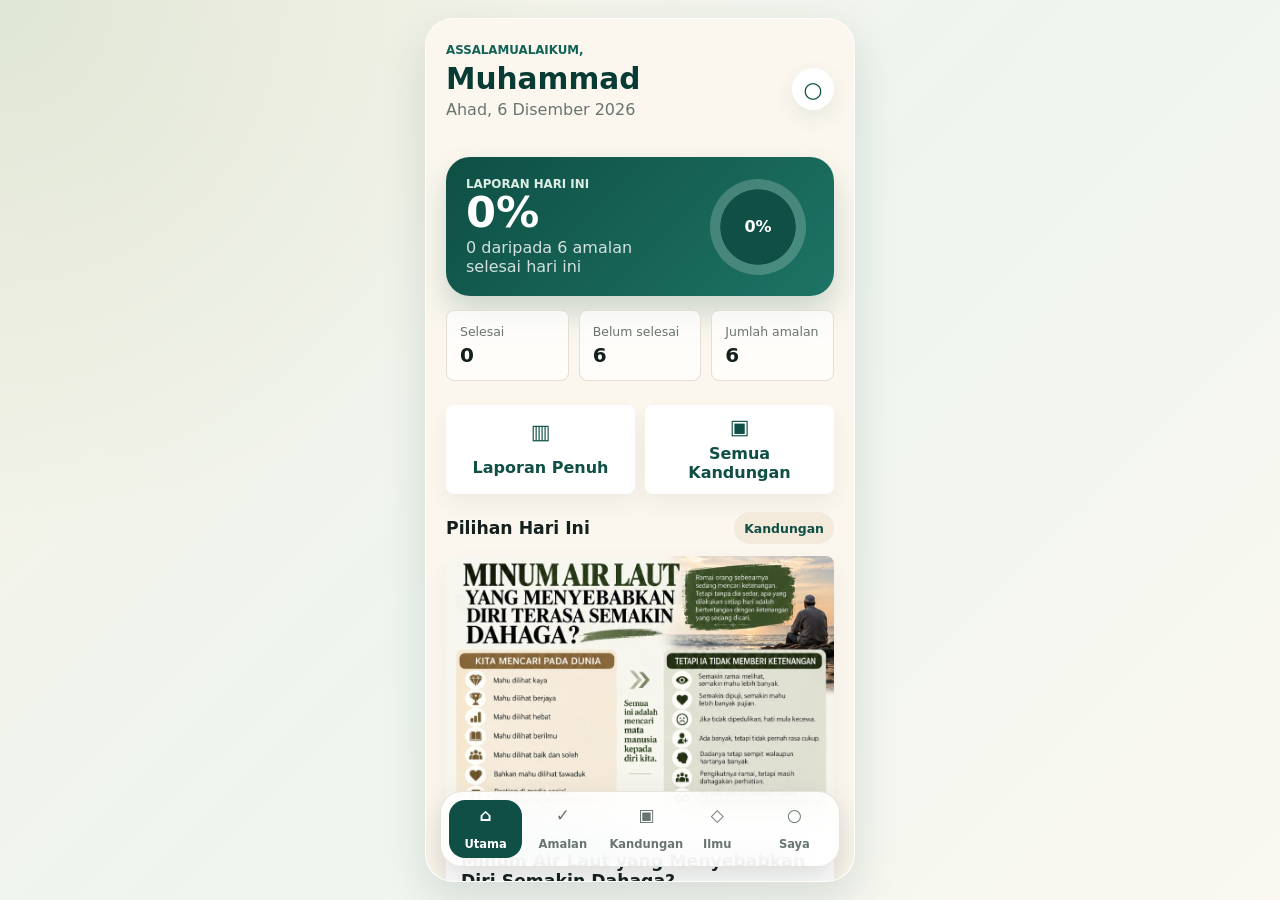
==== commit ee1f0b24: "Update index.html" ====
--- a/index.html
+++ b/index.html
@@ -601,6 +601,21 @@
   line-height: 1.12;
 }
 
+.media-poster.image-poster {
+  min-height: 0;
+  height: 260px;
+  padding: 0;
+  background: var(--white);
+}
+
+.media-poster.image-poster img {
+  width: 100%;
+  height: 100%;
+  display: block;
+  object-fit: cover;
+  object-position: top center;
+}
+
 .media-feature-body {
   padding: 15px;
 }
@@ -679,6 +694,15 @@
 .detail-poster {
   min-height: 210px;
   border-radius: var(--radius);
+}
+
+.media-detail .image-poster {
+  height: auto;
+}
+
+.media-detail .image-poster img {
+  height: auto;
+  object-fit: contain;
 }
 
 .media-detail h1 {
@@ -2192,6 +2216,7 @@
     label: "Poster Harian",
     meta: "Muhasabah · Qana'ah",
     imageText: "Ketenangan bukan pada pandangan manusia",
+    imageData: "[data-uri]",
     actionLabel: "Lihat Poster",
     url: "#",
     sections: [
@@ -3101,10 +3126,7 @@
 function renderFeaturedMedia(item) {
   return `
     <section class="media-feature">
-      <div class="media-poster">
-        <span>${item.label}</span>
-        <strong>${item.imageText}</strong>
-      </div>
+      ${renderMediaPoster(item)}
       <div class="media-feature-body">
         <p class="section-kicker">${item.subtitle}</p>
         <h2>${item.title}</h2>
@@ -3114,6 +3136,23 @@
         </button>
       </div>
     </section>
+  `;
+}
+
+function renderMediaPoster(item, isDetail = false) {
+  if (item.imageData) {
+    return `
+      <div class="media-poster image-poster ${isDetail ? "detail-poster" : ""}">
+        <img src="${item.imageData}" alt="${item.title}" />
+      </div>
+    `;
+  }
+
+  return `
+    <div class="media-poster ${isDetail ? "detail-poster" : ""}">
+      <span>${item.label}</span>
+      <strong>${item.imageText}</strong>
+    </div>
   `;
 }
 
@@ -3149,10 +3188,7 @@
     <div class="screen with-nav">
       ${renderBackBar(item.label, "/media")}
       <article class="media-detail">
-        <div class="media-poster detail-poster">
-          <span>${item.subtitle}</span>
-          <strong>${item.imageText}</strong>
-        </div>
+        ${renderMediaPoster(item, true)}
         <p class="category-label">${item.meta}</p>
         <h1>${item.title}</h1>
         <p class="lead">${item.description}</p>
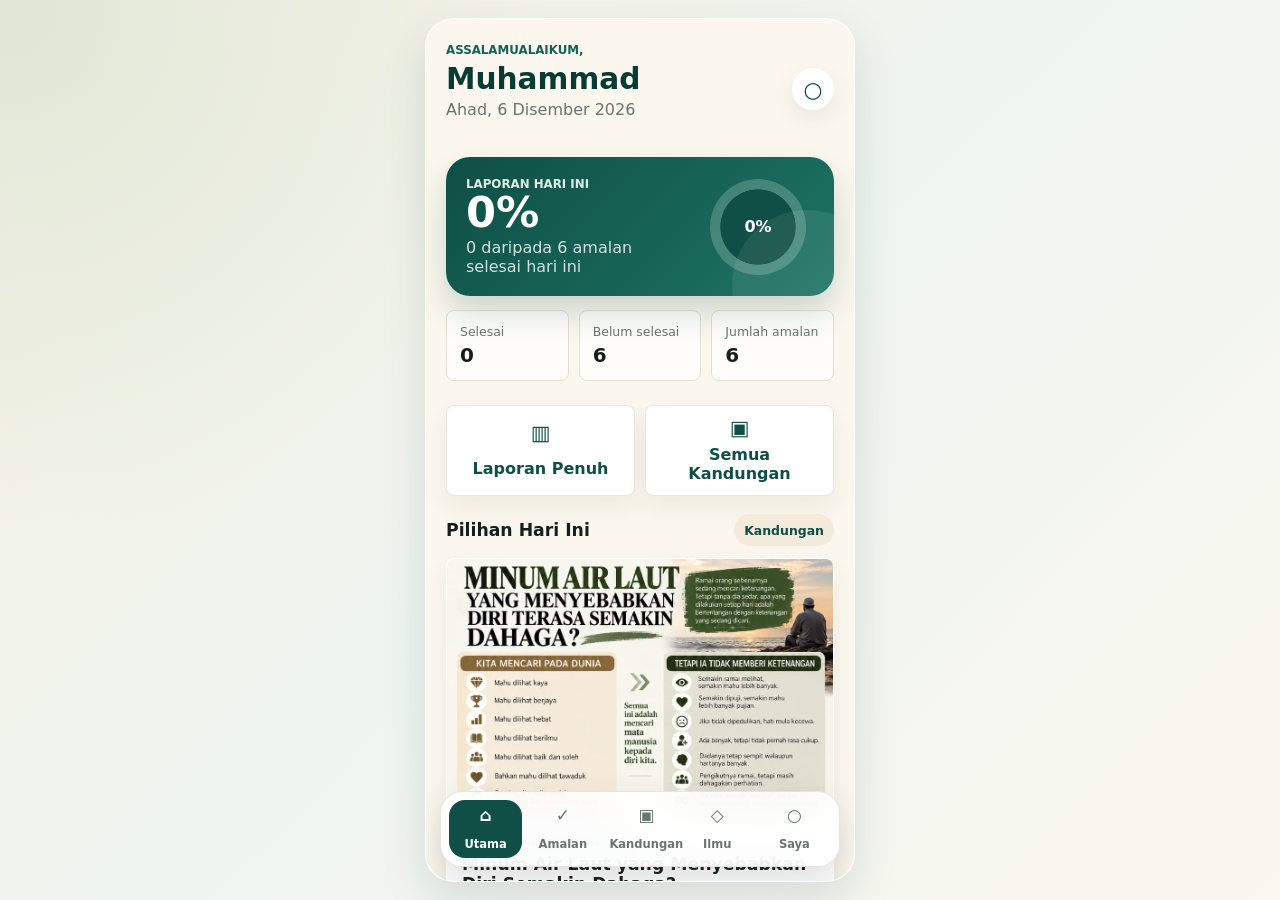
==== commit a46873c4: "Enhance styles and add toast notifications Added new CSS variables for shadows and transitions, upda" ====
--- a/index.html
+++ b/index.html
@@ -20,9 +20,15 @@
   --muted: #687570;
   --line: #e4ded2;
   --shadow: 0 18px 45px rgba(12, 57, 50, 0.13);
+  --soft-shadow: 0 10px 24px rgba(44, 54, 49, 0.07);
+  --ring: 0 0 0 3px rgba(18, 99, 86, 0.18);
   --radius: 8px;
   font-family:
     Inter, ui-sans-serif, system-ui, -apple-system, BlinkMacSystemFont, "Segoe UI", sans-serif;
+}
+
+html {
+  -webkit-text-size-adjust: 100%;
 }
 
 * {
@@ -43,10 +49,24 @@
   font: inherit;
   color: inherit;
   cursor: pointer;
+  transition:
+    transform 160ms ease,
+    box-shadow 160ms ease,
+    background-color 160ms ease,
+    border-color 160ms ease,
+    color 160ms ease,
+    opacity 160ms ease;
 }
 
 button:disabled {
   cursor: default;
+  opacity: 0.72;
+}
+
+button:focus-visible,
+a:focus-visible {
+  outline: 0;
+  box-shadow: var(--ring);
 }
 
 .shell {
@@ -72,6 +92,9 @@
   height: min(880px, calc(100vh - 36px));
   overflow-y: auto;
   padding: 24px 20px;
+  scroll-behavior: smooth;
+  scrollbar-width: thin;
+  scrollbar-color: rgba(15, 79, 69, 0.28) transparent;
 }
 
 .screen.with-nav {
@@ -167,6 +190,18 @@
   color: var(--white);
   border-radius: 24px;
   box-shadow: 0 16px 32px rgba(15, 79, 69, 0.2);
+  position: relative;
+  overflow: hidden;
+}
+
+.progress-panel::after {
+  content: "";
+  position: absolute;
+  inset: auto -48px -64px auto;
+  width: 150px;
+  height: 150px;
+  border-radius: 50%;
+  background: rgba(255, 255, 255, 0.08);
 }
 
 .progress-panel p {
@@ -264,7 +299,7 @@
   background: var(--white);
   border: 1px solid transparent;
   border-radius: var(--radius);
-  box-shadow: 0 10px 24px rgba(44, 54, 49, 0.06);
+  box-shadow: var(--soft-shadow);
   cursor: pointer;
 }
 
@@ -353,7 +388,8 @@
   background: var(--white);
   color: var(--teal-800);
   font-weight: 800;
-  box-shadow: 0 10px 24px rgba(44, 54, 49, 0.06);
+  border: 1px solid rgba(228, 222, 210, 0.72);
+  box-shadow: var(--soft-shadow);
 }
 
 .home-action-grid span {
@@ -427,7 +463,8 @@
   padding: 12px;
   background: var(--white);
   border-radius: var(--radius);
-  box-shadow: 0 12px 28px rgba(44, 54, 49, 0.06);
+  border: 1px solid rgba(255, 255, 255, 0.72);
+  box-shadow: var(--soft-shadow);
   cursor: pointer;
 }
 
@@ -498,7 +535,8 @@
   text-align: left;
   background: var(--white);
   border-radius: var(--radius);
-  box-shadow: 0 10px 24px rgba(44, 54, 49, 0.06);
+  border: 1px solid rgba(255, 255, 255, 0.72);
+  box-shadow: var(--soft-shadow);
 }
 
 .knowledge-card span {
@@ -520,7 +558,8 @@
   text-align: left;
   background: var(--white);
   border-radius: var(--radius);
-  box-shadow: 0 10px 24px rgba(44, 54, 49, 0.06);
+  border: 1px solid rgba(255, 255, 255, 0.72);
+  box-shadow: var(--soft-shadow);
 }
 
 .article-preview span {
@@ -573,7 +612,8 @@
   margin-bottom: 14px;
   background: var(--white);
   border-radius: var(--radius);
-  box-shadow: 0 12px 28px rgba(44, 54, 49, 0.06);
+  border: 1px solid rgba(255, 255, 255, 0.72);
+  box-shadow: var(--soft-shadow);
 }
 
 .media-poster {
@@ -647,7 +687,8 @@
   padding: 14px;
   background: var(--white);
   border-radius: var(--radius);
-  box-shadow: 0 10px 24px rgba(44, 54, 49, 0.06);
+  border: 1px solid rgba(255, 255, 255, 0.72);
+  box-shadow: var(--soft-shadow);
 }
 
 .media-thumb {
@@ -688,7 +729,8 @@
   padding: 18px;
   background: var(--white);
   border-radius: var(--radius);
-  box-shadow: 0 12px 28px rgba(44, 54, 49, 0.06);
+  border: 1px solid rgba(255, 255, 255, 0.72);
+  box-shadow: var(--soft-shadow);
 }
 
 .detail-poster {
@@ -754,7 +796,8 @@
   padding: 16px;
   background: var(--white);
   border-radius: var(--radius);
-  box-shadow: 0 12px 28px rgba(44, 54, 49, 0.06);
+  border: 1px solid rgba(255, 255, 255, 0.72);
+  box-shadow: var(--soft-shadow);
 }
 
 .step-number {
@@ -803,7 +846,8 @@
   padding: 18px;
   background: var(--white);
   border-radius: var(--radius);
-  box-shadow: 0 12px 28px rgba(44, 54, 49, 0.06);
+  border: 1px solid rgba(255, 255, 255, 0.72);
+  box-shadow: var(--soft-shadow);
 }
 
 .practice-detail-header {
@@ -872,7 +916,8 @@
   margin-bottom: 14px;
   background: var(--white);
   border-radius: var(--radius);
-  box-shadow: 0 12px 28px rgba(44, 54, 49, 0.06);
+  border: 1px solid rgba(255, 255, 255, 0.72);
+  box-shadow: var(--soft-shadow);
 }
 
 .report-panel strong {
@@ -968,7 +1013,8 @@
   padding: 18px;
   background: var(--white);
   border-radius: var(--radius);
-  box-shadow: 0 12px 28px rgba(44, 54, 49, 0.06);
+  border: 1px solid rgba(255, 255, 255, 0.72);
+  box-shadow: var(--soft-shadow);
 }
 
 .avatar {
@@ -1012,10 +1058,30 @@
 }
 
 .empty-state {
-  padding: 20px;
+  padding: 24px 20px;
   text-align: center;
   background: var(--white);
+  border: 1px dashed rgba(15, 79, 69, 0.22);
   border-radius: var(--radius);
+  color: var(--muted);
+}
+
+.empty-state::before {
+  content: "◇";
+  width: 42px;
+  height: 42px;
+  display: grid;
+  place-items: center;
+  margin: 0 auto 10px;
+  border-radius: 50%;
+  background: var(--warm-100);
+  color: var(--teal-800);
+  font-weight: 900;
+}
+
+.empty-state p {
+  margin-bottom: 6px;
+  line-height: 1.48;
 }
 
 .bottom-nav {
@@ -1032,6 +1098,7 @@
   background: rgba(255, 255, 255, 0.88);
   backdrop-filter: blur(16px);
   box-shadow: 0 14px 32px rgba(44, 54, 49, 0.16);
+  z-index: 20;
 }
 
 .bottom-nav button {
@@ -1055,6 +1122,72 @@
 .bottom-nav button.active {
   background: var(--teal-800);
   color: var(--white);
+}
+
+.toast {
+  position: absolute;
+  right: 24px;
+  bottom: 96px;
+  left: 24px;
+  z-index: 30;
+  display: flex;
+  align-items: center;
+  gap: 10px;
+  min-height: 48px;
+  padding: 12px 14px;
+  border: 1px solid rgba(255, 255, 255, 0.74);
+  border-radius: var(--radius);
+  background: rgba(20, 32, 29, 0.94);
+  color: var(--white);
+  box-shadow: 0 16px 34px rgba(20, 32, 29, 0.22);
+  animation: toast-in 180ms ease both;
+}
+
+.toast span {
+  width: 24px;
+  height: 24px;
+  display: grid;
+  place-items: center;
+  flex: 0 0 auto;
+  border-radius: 50%;
+  background: rgba(255, 255, 255, 0.14);
+  color: #e5d8ab;
+  font-weight: 900;
+}
+
+@keyframes toast-in {
+  from {
+    opacity: 0;
+    transform: translateY(8px);
+  }
+
+  to {
+    opacity: 1;
+    transform: translateY(0);
+  }
+}
+
+@media (hover: hover) {
+  .practice-row:hover,
+  .library-card:hover,
+  .knowledge-card:hover,
+  .article-preview:hover,
+  .media-card:hover,
+  .home-action-grid button:hover,
+  .settings-list button:hover {
+    transform: translateY(-2px);
+    box-shadow: 0 14px 28px rgba(44, 54, 49, 0.11);
+  }
+
+  .primary-button:hover,
+  .complete-button:hover,
+  .bottom-nav button:hover,
+  .text-button:hover,
+  .secondary-button:hover,
+  .chip:hover,
+  .tab:hover {
+    transform: translateY(-1px);
+  }
 }
 
 @media (max-width: 460px) {
@@ -2592,6 +2725,8 @@
 let selectedPracticeCategory = "semua";
 let selectedMediaType = "semua";
 let reportTab = "today";
+let toastMessage = "";
+let toastTimer = null;
 
 const navItems = [
   { route: "/home", label: "Utama", icon: "⌂" },
@@ -2624,18 +2759,24 @@
     render();
   }
   if (action === "add-practice") {
+    const practice = practices.find((item) => item.id === id);
     addPractice(state, id);
     state = loadState();
+    showToast(`${practice?.title || "Amalan"} ditambah`);
     render();
   }
   if (action === "remove-practice") {
+    const practice = practices.find((item) => item.id === id);
     removePractice(state, id);
     state = loadState();
+    showToast(`${practice?.title || "Amalan"} dikeluarkan`);
     render();
   }
   if (action === "complete-practice") {
+    const practice = practices.find((item) => item.id === id);
     completePractice(state, id);
     state = loadState();
+    showToast(`${practice?.title || "Amalan"} selesai hari ini`);
     render();
   }
   if (action === "report-tab") {
@@ -2644,6 +2785,7 @@
   }
   if (action === "reset-demo") {
     state = resetState();
+    showToast("Data contoh ditetapkan semula");
     render();
   }
 });
@@ -2664,8 +2806,28 @@
       <section class="phone-frame">
         ${page}
         ${renderBottomNav()}
+        ${renderToast()}
       </section>
     </main>
+  `;
+}
+
+function showToast(message) {
+  toastMessage = message;
+  window.clearTimeout(toastTimer);
+  toastTimer = window.setTimeout(() => {
+    toastMessage = "";
+    render();
+  }, 2200);
+}
+
+function renderToast() {
+  if (!toastMessage) return "";
+  return `
+    <div class="toast" role="status" aria-live="polite">
+      <span>✓</span>
+      ${toastMessage}
+    </div>
   `;
 }
 
